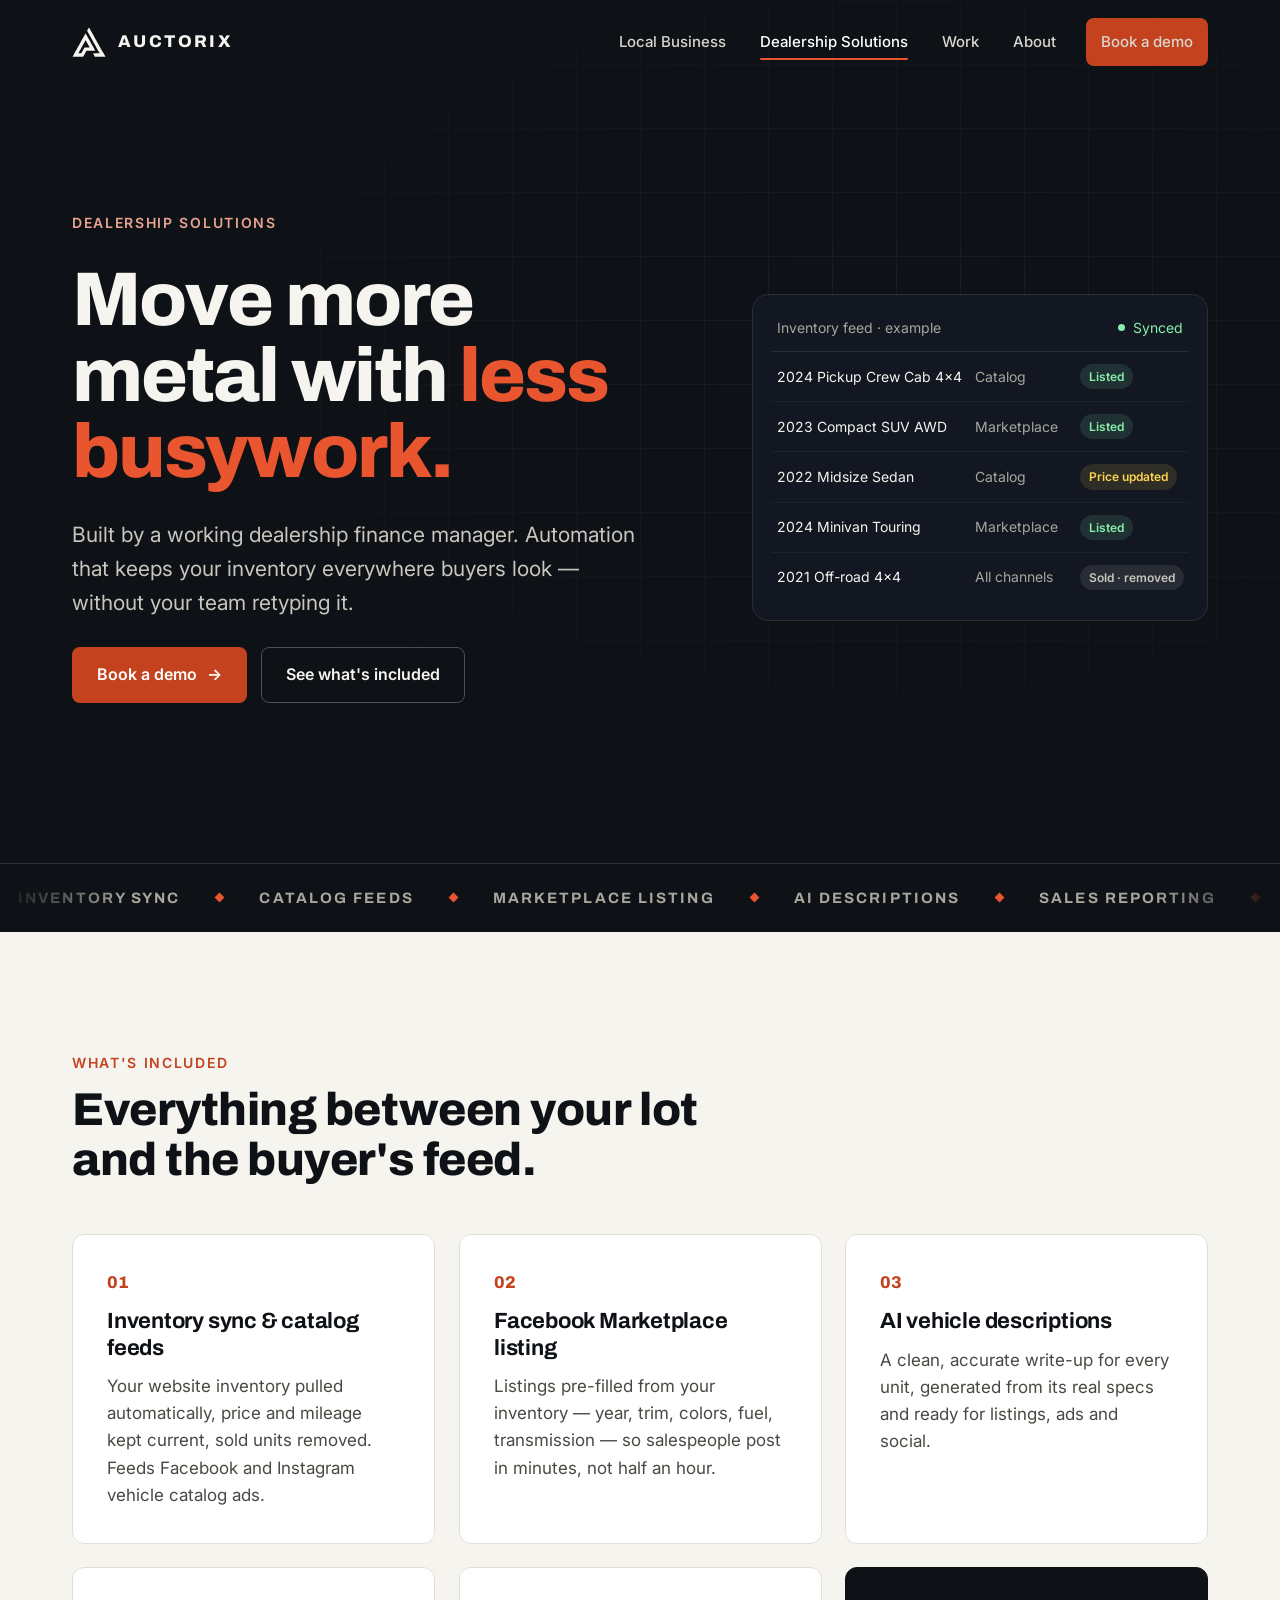
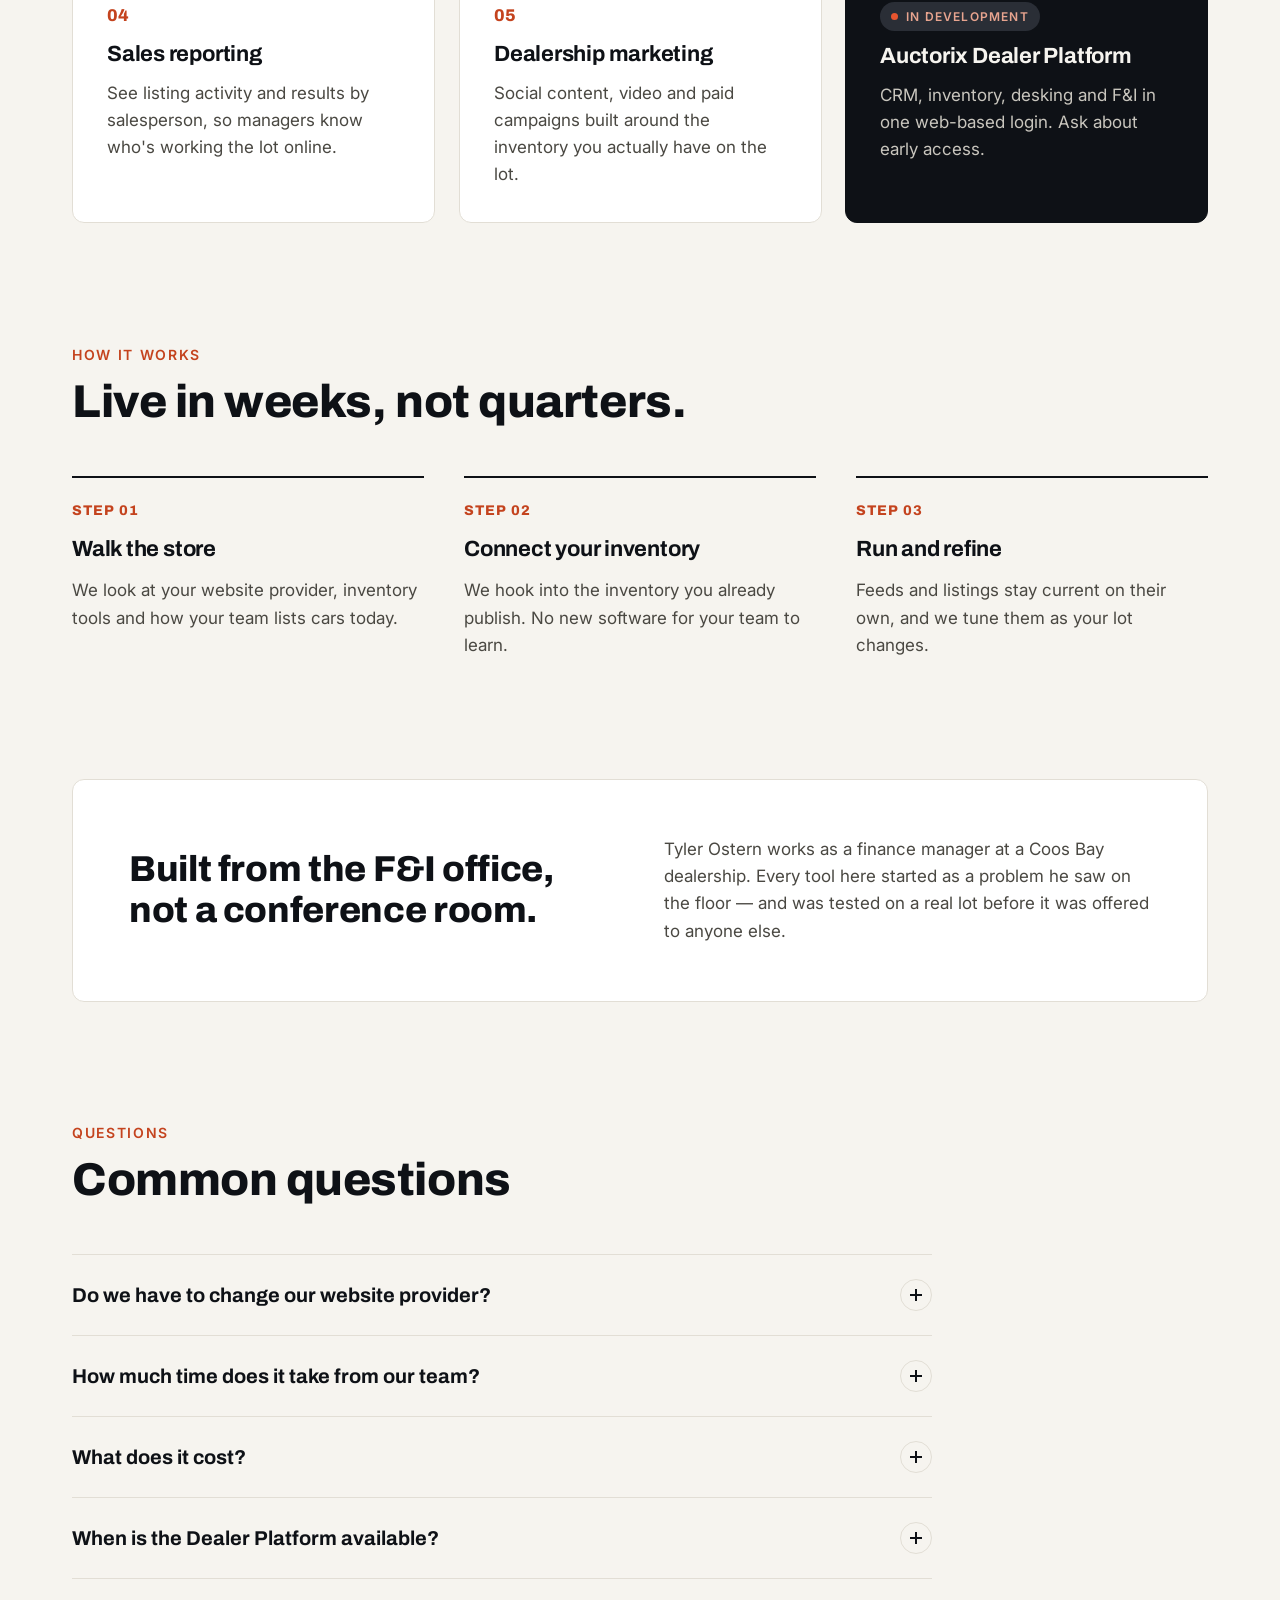
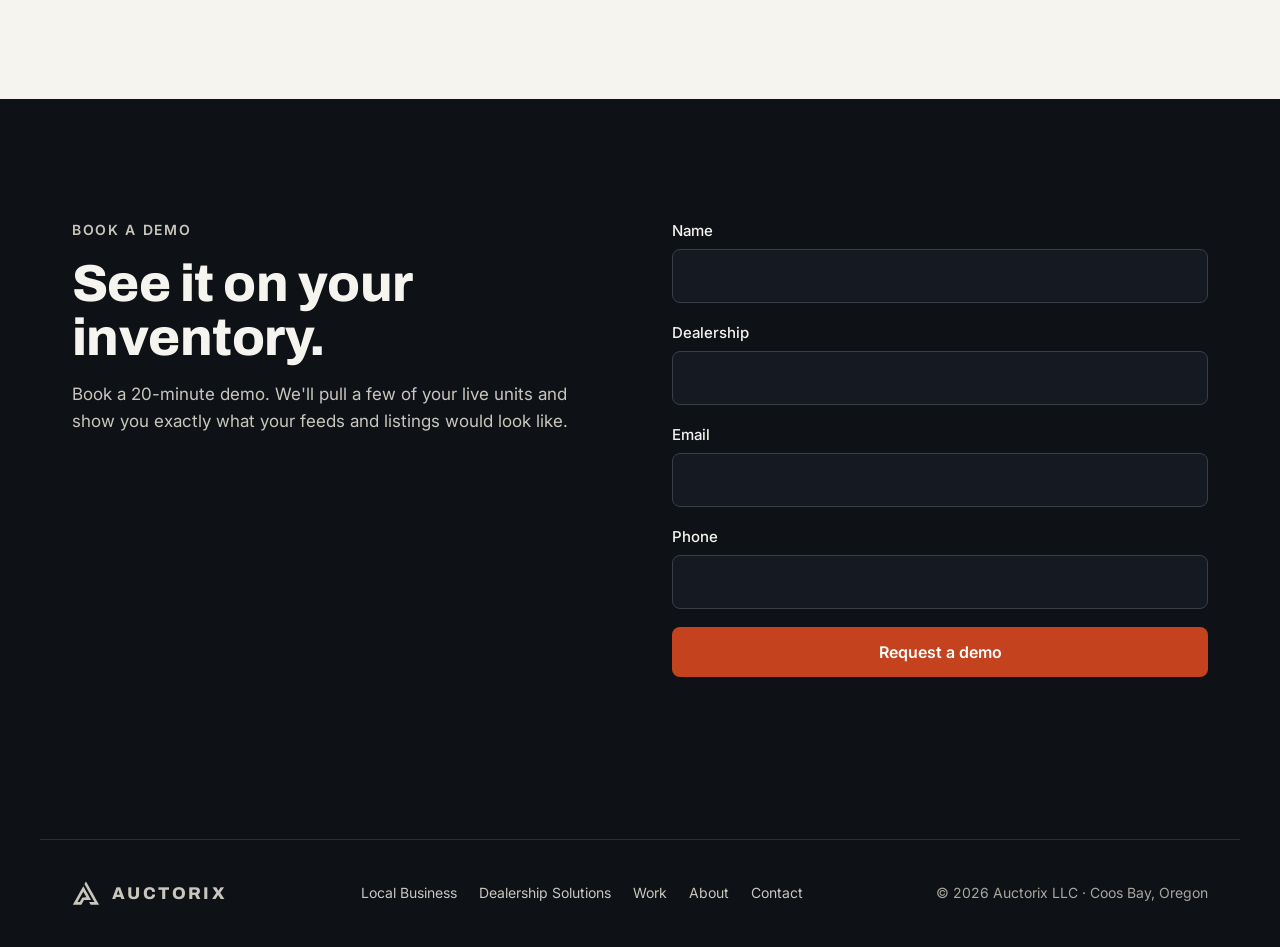
==== dealerships.html @ a08b77b9 "Redesign: Harbor theme, Dealership Solutions page, motion layer - New Harbor look (ink + paper + sig" ====
<!DOCTYPE html>
<html lang="en">
<head>
<meta charset="UTF-8">
<meta name="viewport" content="width=device-width, initial-scale=1.0">
<title>Dealership Solutions — Auctorix</title>
<meta name="description" content="Inventory sync, Facebook catalog feeds, Marketplace listing tools, AI vehicle descriptions and sales reporting for car dealerships — built by a working dealership finance manager in Coos Bay, Oregon.">
<link rel="canonical" href="https://auctorix.io/dealerships.html">
<meta property="og:type" content="website">
<meta property="og:title" content="Dealership Solutions — Auctorix">
<meta property="og:description" content="Inventory feeds, Marketplace listing, AI descriptions and sales reporting — built inside a working dealership.">
<meta property="og:url" content="https://auctorix.io/dealerships.html">
<meta property="og:image" content="https://auctorix.io/assets/logo-white.png">
<meta name="theme-color" content="#0E1116">
<link rel="icon" href="assets/favicon.svg" type="image/svg+xml">
<link rel="preconnect" href="https://fonts.googleapis.com">
<link rel="preconnect" href="https://fonts.gstatic.com" crossorigin>
<link href="https://fonts.googleapis.com/css2?family=Archivo:wght@500;600;700;800&family=Inter:wght@400;500;600&display=swap" rel="stylesheet">
<link rel="stylesheet" href="styles.css">
<script>document.documentElement.classList.add('js')</script>
</head>
<body>
<svg width="0" height="0" style="position:absolute" aria-hidden="true"><symbol id="mark" viewBox="120 -2 332 296"><path fill-rule="evenodd" d="M244.5 262.0L260.5 233.0L303.5 232.9C327.1 232.8 346.9 232.8 347.4 232.9C349.1 233.2 347.8 230.8 300.2 146.0C256.3 67.8 253.3 62.6 252.4 62.3C251.9 62.2 229.0 102.4 201.5 151.8C174.1 201.1 145.4 252.4 137.8 265.8C130.2 279.1 124.0 290.3 124.0 290.5C124.0 290.8 147.5 291.0 176.2 291.0L228.5 291.0L244.5 262.0ZM446.9 288.8C446.2 287.5 437.1 271.2 426.5 252.5C405.8 215.8 394.7 196.0 359.3 132.5C313.7 50.8 286.6 3.0 285.9 3.0C285.5 3.0 281.1 10.4 276.1 19.4L266.9 35.9L276.8 53.2C282.2 62.7 305.5 104.0 328.5 145.0C351.5 186.0 375.2 228.1 381.1 238.5L391.8 257.5L358.5 258.0L325.3 258.5L334.4 274.7L343.5 291.0L395.8 291.0L448.1 291.0L446.9 288.8ZM181.4 256.3C182.1 254.6 223.1 180.6 242.8 145.5C247.8 136.7 252.2 129.5 252.7 129.6C253.5 129.7 291.9 197.7 292.0 199.2C292.0 199.7 280.6 200.0 266.6 200.0L241.2 200.0L225.3 228.8L209.5 257.5L195.1 257.8C181.7 258.0 180.8 257.9 181.4 256.3Z"/></symbol></svg>
<a class="skip" href="#main">Skip to content</a>
<div class="scroll-progress" aria-hidden="true"></div>

<header class="nav">
  <div class="wrap nav__inner">
    <a href="./" class="brand" aria-label="Auctorix home"><svg aria-hidden="true"><use href="#mark"/></svg><span>AUCTORIX</span></a>
    <nav class="nav__links" aria-label="Primary">
      <span class="nav__pill" aria-hidden="true"></span>
      <a href="./#services">Local Business</a>
      <a href="dealerships.html" aria-current="page">Dealership Solutions</a>
      <a href="./#work">Work</a>
      <a href="./#about">About</a>
      <a href="#demo" class="btn btn--primary magnetic nav__cta">Book a demo</a>
    </nav>
    <button class="burger" aria-label="Open menu" aria-expanded="false" aria-controls="mobileMenu"><span></span><span></span><span></span></button>
  </div>
</header>

<div class="mobile-menu" id="mobileMenu" aria-hidden="true">
  <a href="./#services">Local Business</a>
  <a href="dealerships.html" aria-current="page">Dealership Solutions</a>
  <a href="./#work">Work</a>
  <a href="./#about">About</a>
  <a href="#demo" class="btn btn--primary">Book a demo</a>
</div>

<main id="main">

  <section class="hero" data-spotlight>
    <div class="hero__gridlines" aria-hidden="true"></div>
    <div class="spotlight" aria-hidden="true"></div>
    <div class="wrap hero__grid">
      <div class="hero__copy">
        <p class="eyebrow eyebrow--ink" data-reveal>Dealership Solutions</p>
        <h1 class="split">Move more metal with <span class="accent">less busywork.</span></h1>
        <p class="hero__sub" data-reveal style="--d:500ms;max-width:44ch">Built by a working dealership finance manager. Automation that keeps your inventory everywhere buyers look — without your team retyping it.</p>
        <div class="hero__actions" data-reveal style="--d:650ms">
          <a href="#demo" class="btn btn--primary magnetic">Book a demo <span class="btn__arrow" aria-hidden="true">→</span></a>
          <a href="#solutions" class="btn btn--ghost magnetic">See what's included</a>
        </div>
      </div>
      <div class="feed" role="img" aria-label="Example inventory feed: units listed to catalog and Marketplace, a price update, and a sold unit removed automatically">
        <div class="feed__scan"></div>
        <div class="feed__head"><span>Inventory feed · example</span><span class="feed__status"><i></i>Synced</span></div>
        <div class="feed__row"><span>2024 Pickup Crew Cab 4x4</span><span>Catalog</span><span class="tag tag--ok">Listed</span></div>
        <div class="feed__row"><span>2023 Compact SUV AWD</span><span>Marketplace</span><span class="tag tag--ok">Listed</span></div>
        <div class="feed__row"><span>2022 Midsize Sedan</span><span>Catalog</span><span class="tag tag--upd">Price updated</span></div>
        <div class="feed__row"><span>2024 Minivan Touring</span><span>Marketplace</span><span class="tag tag--ok">Listed</span></div>
        <div class="feed__row"><span>2021 Off-road 4x4</span><span>All channels</span><span class="tag tag--sold">Sold · removed</span></div>
      </div>
    </div>
  </section>

  <section class="ticker" aria-label="What's included">
    <div class="ticker__mask"><div class="ticker__track">
      <div class="ticker__group">
        <span>Inventory sync</span><i></i><span>Catalog feeds</span><i></i><span>Marketplace listing</span><i></i><span>AI descriptions</span><i></i><span>Sales reporting</span><i></i><span>Dealership marketing</span><i></i>
      </div>
    </div>
  </div>
  </section>

  <section class="section" id="solutions">
    <div class="wrap">
      <div class="section__head" data-reveal>
        <p class="eyebrow">What's included</p>
        <h2 class="section__title">Everything between your lot and the buyer's feed.</h2>
      </div>
      <div class="features" data-stagger>
        <article class="feature tilt" data-tilt="4"><span class="feature__num">01</span><h3>Inventory sync &amp; catalog feeds</h3><p>Your website inventory pulled automatically, price and mileage kept current, sold units removed. Feeds Facebook and Instagram vehicle catalog ads.</p></article>
        <article class="feature tilt" data-tilt="4"><span class="feature__num">02</span><h3>Facebook Marketplace listing</h3><p>Listings pre-filled from your inventory — year, trim, colors, fuel, transmission — so salespeople post in minutes, not half an hour.</p></article>
        <article class="feature tilt" data-tilt="4"><span class="feature__num">03</span><h3>AI vehicle descriptions</h3><p>A clean, accurate write-up for every unit, generated from its real specs and ready for listings, ads and social.</p></article>
        <article class="feature tilt" data-tilt="4"><span class="feature__num">04</span><h3>Sales reporting</h3><p>See listing activity and results by salesperson, so managers know who's working the lot online.</p></article>
        <article class="feature tilt" data-tilt="4"><span class="feature__num">05</span><h3>Dealership marketing</h3><p>Social content, video and paid campaigns built around the inventory you actually have on the lot.</p></article>
        <article class="feature feature--ink tilt tilt--ink" data-tilt="4"><span class="badge"><i></i>In development</span><h3>Auctorix Dealer Platform</h3><p>CRM, inventory, desking and F&amp;I in one web-based login. Ask about early access.</p></article>
      </div>
    </div>
  </section>

  <section class="section" style="padding-top:0">
    <div class="wrap">
      <div class="section__head" data-reveal>
        <p class="eyebrow">How it works</p>
        <h2 class="section__title">Live in weeks, not quarters.</h2>
      </div>
      <ol class="steps">
        <li class="step"><span class="step__num">STEP 01</span><h3>Walk the store</h3><p>We look at your website provider, inventory tools and how your team lists cars today.</p></li>
        <li class="step"><span class="step__num">STEP 02</span><h3>Connect your inventory</h3><p>We hook into the inventory you already publish. No new software for your team to learn.</p></li>
        <li class="step"><span class="step__num">STEP 03</span><h3>Run and refine</h3><p>Feeds and listings stay current on their own, and we tune them as your lot changes.</p></li>
      </ol>
    </div>
  </section>

  <section class="section" style="padding-top:0">
    <div class="wrap">
      <div class="cred tilt" data-tilt="2" data-reveal>
        <h2>Built from the F&amp;I office, not a conference room.</h2>
        <p>Tyler Ostern works as a finance manager at a Coos Bay dealership. Every tool here started as a problem he saw on the floor — and was tested on a real lot before it was offered to anyone else.</p>
      </div>
    </div>
  </section>

  <section class="section" style="padding-top:0" aria-labelledby="faq-title">
    <div class="wrap">
      <div class="section__head" data-reveal>
        <p class="eyebrow">Questions</p>
        <h2 class="section__title" id="faq-title">Common questions</h2>
      </div>
      <div class="faq" data-reveal>
        <div class="faq__item">
          <h3 style="margin:0"><button class="faq__q" aria-expanded="false" aria-controls="faq1" id="faq1-q">Do we have to change our website provider?<span class="faq__icon" aria-hidden="true"></span></button></h3>
          <div class="faq__a" id="faq1" role="region" aria-labelledby="faq1-q"><div><p>No. We work from the inventory your website already publishes, so your current provider and tools stay exactly as they are.</p></div></div>
        </div>
        <div class="faq__item">
          <h3 style="margin:0"><button class="faq__q" aria-expanded="false" aria-controls="faq2" id="faq2-q">How much time does it take from our team?<span class="faq__icon" aria-hidden="true"></span></button></h3>
          <div class="faq__a" id="faq2" role="region" aria-labelledby="faq2-q"><div><p>A short walkthrough at the start and a quick setup for each salesperson who lists on Marketplace. After that, feeds update themselves.</p></div></div>
        </div>
        <div class="faq__item">
          <h3 style="margin:0"><button class="faq__q" aria-expanded="false" aria-controls="faq3" id="faq3-q">What does it cost?<span class="faq__icon" aria-hidden="true"></span></button></h3>
          <div class="faq__a" id="faq3" role="region" aria-labelledby="faq3-q"><div><p>It depends on your store's size and which tools you use. We'll give you a straight quote after the demo — no long-term contract required to start.</p></div></div>
        </div>
        <div class="faq__item">
          <h3 style="margin:0"><button class="faq__q" aria-expanded="false" aria-controls="faq4" id="faq4-q">When is the Dealer Platform available?<span class="faq__icon" aria-hidden="true"></span></button></h3>
          <div class="faq__a" id="faq4" role="region" aria-labelledby="faq4-q"><div><p>It's in active development and being proven at one store first. If you'd like early access, mention it when you book a demo.</p></div></div>
        </div>
      </div>
    </div>
  </section>

  <section class="section on-ink" id="demo">
    <div class="wrap contact__grid">
      <div class="contact__copy" data-reveal>
        <p class="eyebrow">Book a demo</p>
        <h2>See it on your inventory.</h2>
        <p>Book a 20-minute demo. We'll pull a few of your live units and show you exactly what your feeds and listings would look like.</p>
      </div>
      <form class="form" data-form="demo" data-reveal style="--d:120ms" novalidate>
        <label class="field">Name<input type="text" name="name" required autocomplete="name"></label>
        <label class="field">Dealership<input type="text" name="dealership" required autocomplete="organization"></label>
        <label class="field">Email<input type="email" name="email" required autocomplete="email"></label>
        <label class="field">Phone<input type="tel" name="phone" autocomplete="tel"></label>
        <input class="hp" type="text" name="_gotcha" tabindex="-1" autocomplete="off" aria-hidden="true">
        <button type="submit" class="btn btn--primary btn--block magnetic">Request a demo</button>
        <p class="form__note" role="status" aria-live="polite"></p>
      </form>
    </div>
  </section>
</main>

<footer class="footer">
  <div class="wrap footer__inner ink-top">
    <a href="./" class="brand" aria-label="Auctorix home"><svg aria-hidden="true"><use href="#mark"/></svg><span>AUCTORIX</span></a>
    <nav aria-label="Footer">
      <a href="./#services">Local Business</a><a href="dealerships.html">Dealership Solutions</a><a href="./#work">Work</a><a href="./#about">About</a><a href="./#contact">Contact</a>
    </nav>
    <p>© <span data-year>2026</span> Auctorix LLC · Coos Bay, Oregon</p>
  </div>
</footer>

<script src="script.js"></script>
</body>
</html>
---- styles.css ----
/* ==========================================================
   AUCTORIX — Harbor
   Ink + warm paper + signal orange. Motion ported from
   Motion Primitives (MIT) to vanilla CSS/JS — see script.js.
   ========================================================== */

:root{
  --ink:        #0E1116;
  --ink-2:      #151922;
  --ink-line:   #2A2E36;
  --paper:      #F6F4EF;
  --paper-2:    #ECE9E2;
  --white:      #FFFFFF;
  --line:       #E2DED5;
  --text:       #0E1116;
  --text-2:     #4A4842;
  --text-3:     #6A6760;
  --on-ink:     #F6F4EF;
  --on-ink-2:   #C9C6BE;
  --on-ink-3:   #A9A69E;
  --signal:     #C4431E;   /* buttons/links on light — 4.9:1 on white */
  --signal-hi:  #E8552F;   /* accents on ink */
  --signal-soft:#F08A6B;   /* numbers on ink */
  --signal-tint:#E8A48F;

  --display: "Archivo", system-ui, sans-serif;
  --body:    "Inter", system-ui, sans-serif;

  --wrap: 1200px;
  --gutter: clamp(16px, 4vw, 32px);
  --radius: 12px;
  --ease-out: cubic-bezier(.16,1,.3,1);
  --ease-spring: cubic-bezier(.34,1.56,.64,1);
  --shadow: 0 12px 32px rgba(14,17,22,.08);
  --shadow-lg: 0 24px 60px rgba(14,17,22,.16);
}

*,*::before,*::after{ box-sizing:border-box; }
html{ scroll-behavior:smooth; -webkit-text-size-adjust:100%; }
body{
  margin:0; background:var(--paper); color:var(--text);
  font-family:var(--body); font-size:17px; line-height:1.6;
  -webkit-font-smoothing:antialiased; overflow-x:hidden;
}
img,svg{ display:block; max-width:100%; }
a{ color:var(--signal); }
h1,h2,h3{ font-family:var(--display); margin:0; letter-spacing:-.01em; }
p{ margin:0; }
:focus-visible{ outline:2px solid var(--signal-hi); outline-offset:3px; border-radius:4px; }
.wrap{ max-width:var(--wrap); margin:0 auto; padding-inline:var(--gutter); }
.skip{ position:absolute; left:-9999px; top:8px; z-index:200; background:var(--white); color:var(--ink); padding:10px 16px; border-radius:6px; }
.skip:focus{ left:8px; }
.visually-hidden{ position:absolute!important; width:1px; height:1px; overflow:hidden; clip:rect(0 0 0 0); white-space:nowrap; }

/* ---------- Scroll progress (motion-primitives: scroll-progress) ---------- */
.scroll-progress{
  position:fixed; inset:0 0 auto 0; height:3px; z-index:120;
  background:linear-gradient(90deg, var(--signal), var(--signal-hi));
  transform-origin:0 50%; transform:scaleX(0);
}

/* ---------- Nav ---------- */
.nav{
  position:sticky; top:0; z-index:100;
  background:rgba(14,17,22,.0); color:var(--on-ink);
  transition:background .35s ease, box-shadow .35s ease, backdrop-filter .35s ease;
}
.nav.is-scrolled{ background:rgba(14,17,22,.86); backdrop-filter:saturate(140%) blur(12px); -webkit-backdrop-filter:saturate(140%) blur(12px); box-shadow:0 1px 0 var(--ink-line); }
.nav__inner{ display:flex; align-items:center; justify-content:space-between; gap:16px; padding-block:18px; }
.brand{ display:flex; align-items:center; gap:12px; color:var(--on-ink); text-decoration:none; }
.brand svg{ width:34px; height:30px; fill:currentColor; transition:transform .5s var(--ease-spring); }
.brand:hover svg{ transform:rotate(-8deg) scale(1.06); }
.brand span{ font-family:var(--display); font-weight:800; letter-spacing:.14em; font-size:17px; }
.nav__links{ display:flex; align-items:center; gap:6px; }
.nav__links a{
  position:relative; color:#D9D6CE; text-decoration:none; font-size:15px; font-weight:500;
  padding:10px 14px; border-radius:8px; transition:color .2s;
}
/* sliding hover pill (motion-primitives: animated-background) */
.nav__pill{
  position:absolute; z-index:-1; top:0; left:0; height:0; width:0; border-radius:8px;
  background:rgba(246,244,239,.08); opacity:0; pointer-events:none;
  transition:transform .35s var(--ease-out), width .35s var(--ease-out), height .35s var(--ease-out), opacity .2s;
}
.nav__links{ position:relative; isolation:isolate; }
.nav__links a:hover,.nav__links a[aria-current="page"]{ color:var(--white); }
.nav__links a[aria-current="page"]::after{
  content:""; position:absolute; left:14px; right:14px; bottom:4px; height:2px; background:var(--signal-hi); border-radius:2px;
}
.nav__cta{ margin-left:10px; }
.burger{ display:none; width:44px; height:44px; border:0; background:transparent; color:var(--on-ink); border-radius:8px; cursor:pointer; }
.burger span{ display:block; width:22px; height:2px; margin:5px auto; background:currentColor; transition:transform .3s var(--ease-out), opacity .2s; }
.burger[aria-expanded="true"] span:nth-child(1){ transform:translateY(7px) rotate(45deg); }
.burger[aria-expanded="true"] span:nth-child(2){ opacity:0; }
.burger[aria-expanded="true"] span:nth-child(3){ transform:translateY(-7px) rotate(-45deg); }

.mobile-menu{
  position:fixed; inset:0; z-index:90; background:var(--ink); color:var(--on-ink);
  padding:96px var(--gutter) 32px; display:flex; flex-direction:column; gap:8px;
  clip-path:circle(0 at calc(100% - 40px) 40px); visibility:hidden;
  transition:clip-path .6s var(--ease-out), visibility 0s .6s;
}
.mobile-menu.is-open{ clip-path:circle(150% at calc(100% - 40px) 40px); visibility:visible; transition:clip-path .6s var(--ease-out); }
.mobile-menu a{ color:var(--on-ink); text-decoration:none; font-family:var(--display); font-size:32px; font-weight:700; padding:10px 0; border-bottom:1px solid var(--ink-line);
  opacity:0; transform:translateY(16px); transition:opacity .4s, transform .5s var(--ease-out); }
.mobile-menu.is-open a{ opacity:1; transform:none; }
.mobile-menu.is-open a:nth-child(2){ transition-delay:.05s } .mobile-menu.is-open a:nth-child(3){ transition-delay:.1s }
.mobile-menu.is-open a:nth-child(4){ transition-delay:.15s } .mobile-menu.is-open a:nth-child(5){ transition-delay:.2s }
.mobile-menu .btn{ margin-top:24px; font-size:17px; justify-content:center; border-bottom:0; }

/* ---------- Buttons (motion-primitives: magnetic) ---------- */
.btn{
  --mx:0px; --my:0px;
  display:inline-flex; align-items:center; gap:10px; min-height:48px;
  padding:14px 24px; border-radius:8px; font-weight:600; font-size:16px; text-decoration:none;
  border:1px solid transparent; cursor:pointer; font-family:var(--body);
  transform:translate(var(--mx),var(--my));
  transition:transform .5s var(--ease-spring), background .25s, border-color .25s, color .25s, box-shadow .25s;
  position:relative; overflow:hidden; isolation:isolate;
}
.btn--primary{ background:var(--signal); color:var(--white); }
.btn--primary::before{ /* shimmer sweep */
  content:""; position:absolute; inset:0; z-index:-1;
  background:linear-gradient(110deg, transparent 30%, rgba(255,255,255,.28) 50%, transparent 70%);
  transform:translateX(-120%); transition:transform .8s var(--ease-out);
}
.btn--primary:hover{ background:#B23B19; box-shadow:0 10px 24px rgba(196,67,30,.35); }
.btn--primary:hover::before{ transform:translateX(120%); }
.btn--ghost{ border-color:#4A4E57; color:var(--on-ink); }
.btn--ghost:hover{ border-color:var(--on-ink); background:rgba(246,244,239,.06); }
.btn__arrow{ transition:transform .35s var(--ease-out); }
.btn:hover .btn__arrow{ transform:translateX(4px); }
.btn--block{ width:100%; justify-content:center; }

/* ---------- Shared bits ---------- */
.eyebrow{ font-size:14px; letter-spacing:.12em; text-transform:uppercase; font-weight:600; color:var(--signal); }
.on-ink .eyebrow, .eyebrow--ink{ color:var(--signal-tint); }
.section{ padding-block:clamp(72px, 10vw, 120px); }
.section__head{ display:flex; flex-direction:column; gap:12px; max-width:660px; margin-bottom:48px; }
.section__title{ font-size:clamp(32px, 4.4vw, 46px); line-height:1.08; font-weight:800; }
.lede{ color:var(--text-2); font-size:18px; }
.on-ink{ background:var(--ink); color:var(--on-ink); }
.on-ink .lede{ color:var(--on-ink-2); }

/* ---------- Hero ---------- */
.hero{ position:relative; background:var(--ink); color:var(--on-ink); margin-top:-84px; padding-top:84px; overflow:hidden; isolation:isolate; }
.hero__grid{ display:grid; grid-template-columns:minmax(0,1.15fr) minmax(0,.85fr); gap:64px; align-items:center; padding-block:clamp(72px,10vw,128px) clamp(112px,13vw,160px); }
.hero__copy{ display:flex; flex-direction:column; gap:28px; }
.hero h1{ font-size:clamp(44px, 6.4vw, 76px); line-height:1.0; font-weight:800; letter-spacing:-.025em; }
.hero h1 .accent{ color:var(--signal-hi); }
.hero__sub{ font-size:clamp(18px,1.8vw,21px); color:var(--on-ink-2); max-width:36ch; }
.hero__actions{ display:flex; flex-wrap:wrap; gap:14px; }
.hero__note{ font-size:14px; color:var(--on-ink-3); }

/* spotlight that follows the cursor (motion-primitives: spotlight) */
.spotlight{
  position:absolute; z-index:-1; width:640px; height:640px; left:0; top:0; border-radius:50%;
  background:radial-gradient(circle, rgba(232,85,47,.20), rgba(232,85,47,.06) 40%, transparent 70%);
  transform:translate3d(-50%,-50%,0); pointer-events:none; opacity:0; transition:opacity .6s;
  filter:blur(10px);
}
.hero:hover .spotlight{ opacity:1; }
/* fine grid backdrop */
.hero__gridlines{
  position:absolute; inset:0; z-index:-2; pointer-events:none; opacity:.5;
  background-image:linear-gradient(var(--ink-line) 1px, transparent 1px), linear-gradient(90deg, var(--ink-line) 1px, transparent 1px);
  background-size:64px 64px;
  -webkit-mask-image:radial-gradient(ellipse at 70% 40%, #000 0%, transparent 65%);
          mask-image:radial-gradient(ellipse at 70% 40%, #000 0%, transparent 65%);
}

/* the mark draws itself, then fills */
.hero__mark{ position:relative; display:flex; justify-content:center; }
.hero__mark-frame{
  position:relative; width:100%; max-width:440px; aspect-ratio:1; border-radius:20px;
  border:1px solid var(--ink-line); background:linear-gradient(160deg, #171C26, #10141B);
  display:flex; align-items:center; justify-content:center;
  transform-style:preserve-3d;
}
.hero__mark svg{ width:64%; overflow:visible; }
.mark-stroke{ fill:none; stroke:var(--signal-hi); stroke-width:2.2; stroke-linejoin:round; }
.mark-fill{ fill:var(--on-ink); fill-rule:evenodd; }
.js .mark-stroke{ stroke-dasharray:var(--len,2400); stroke-dashoffset:var(--len,2400); }
.js .mark-fill{ opacity:0; }
.js .is-drawn .mark-stroke{ animation:draw 2.2s var(--ease-out) .35s forwards, strokeOut 1.2s ease 2.6s forwards; }
.js .is-drawn .mark-fill{ animation:fillIn 1.2s ease 1.7s forwards; }
@keyframes draw{ to{ stroke-dashoffset:0; } }
@keyframes fillIn{ to{ opacity:1; } }
@keyframes strokeOut{ to{ stroke-opacity:.0; } }
.hero__mark-float{ animation:float 7s ease-in-out 3.2s infinite; }
@keyframes float{ 0%,100%{ transform:translateY(0) } 50%{ transform:translateY(-10px) } }
/* orbiting border light (motion-primitives: border-trail) */
.border-trail{ position:absolute; inset:-1px; border-radius:inherit; pointer-events:none; padding:1px;
  background:conic-gradient(from var(--angle,0deg), transparent 0 80%, var(--signal-hi) 92%, transparent 100%);
  -webkit-mask:linear-gradient(#000 0 0) content-box, linear-gradient(#000 0 0); -webkit-mask-composite:xor;
          mask:linear-gradient(#000 0 0) content-box exclude, linear-gradient(#000 0 0);
  animation:trail 6s linear infinite; opacity:.9; }
@property --angle{ syntax:"<angle>"; initial-value:0deg; inherits:false; }
@keyframes trail{ to{ --angle:360deg; } }
.hero__coords{ position:absolute; bottom:18px; left:22px; right:22px; display:flex; justify-content:space-between; font-size:12px; letter-spacing:.1em; color:var(--on-ink-3); font-variant-numeric:tabular-nums; }

/* headline word reveal (motion-primitives: text-effect, fade-in-blur per word) */
.split .w{ display:inline-block; white-space:pre; }
.js .split .w{ opacity:0; filter:blur(12px); transform:translateY(18px); }
.js .split.is-in .w{ animation:wordIn .9s var(--ease-out) forwards; animation-delay:calc(var(--i) * 70ms + var(--d, 0ms)); }
@keyframes wordIn{ to{ opacity:1; filter:blur(0); transform:none; } }

/* ---------- Ticker (motion-primitives: infinite-slider) ---------- */
.ticker{ background:var(--ink); color:var(--on-ink-3); border-top:1px solid var(--ink-line); overflow:hidden; }
.ticker__mask{ overflow:hidden; -webkit-mask-image:linear-gradient(90deg, transparent, #000 10%, #000 90%, transparent); mask-image:linear-gradient(90deg, transparent, #000 10%, #000 90%, transparent); }
.ticker__track{ display:flex; width:max-content; gap:0; animation:ticker 38s linear infinite; }
.ticker:hover .ticker__track{ animation-duration:90s; }
.ticker__group{ display:flex; align-items:center; gap:36px; padding:22px 18px; font-family:var(--display); font-weight:700; font-size:15px; letter-spacing:.14em; text-transform:uppercase; white-space:nowrap; }
.ticker__group i{ width:7px; height:7px; background:var(--signal-hi); transform:rotate(45deg); display:block; }
@keyframes ticker{ to{ transform:translateX(-50%); } }

/* ---------- Path cards ---------- */
.paths{ position:relative; z-index:2; background:linear-gradient(var(--ink) 0 88px, transparent 88px); padding-top:24px; }
.paths__grid{ display:grid; grid-template-columns:repeat(2, minmax(0,1fr)); gap:24px; }

/* tilt + spotlight cards (motion-primitives: tilt, spotlight) */
.tilt{
  --rx:0deg; --ry:0deg; --gx:50%; --gy:50%;
  position:relative; transform:perspective(900px) rotateX(var(--rx)) rotateY(var(--ry));
  transition:transform .6s var(--ease-out), box-shadow .4s, border-color .3s;
  will-change:transform;
}
.tilt.is-tilting{ transition:transform .12s linear, box-shadow .4s, border-color .3s; }
.tilt::after{
  content:""; position:absolute; inset:0; border-radius:inherit; pointer-events:none; opacity:0; transition:opacity .35s;
  background:radial-gradient(420px circle at var(--gx) var(--gy), rgba(232,85,47,.10), transparent 45%);
}
.tilt:hover::after{ opacity:1; }
.on-ink .tilt::after, .tilt--ink::after{ background:radial-gradient(420px circle at var(--gx) var(--gy), rgba(240,138,107,.16), transparent 45%); }

.path-card{
  display:flex; flex-direction:column; gap:12px; padding:40px; border-radius:var(--radius);
  background:var(--white); border:1px solid var(--line); color:var(--text); text-decoration:none; box-shadow:var(--shadow);
}
.path-card:hover{ box-shadow:var(--shadow-lg); border-color:#D3CEC3; }
.path-card__kicker{ font-size:13px; letter-spacing:.12em; text-transform:uppercase; color:var(--text-3); font-weight:600; }
.path-card__title{ font-family:var(--display); font-size:28px; font-weight:700; line-height:1.15; }
.path-card__body{ color:var(--text-2); }
.path-card__link{ margin-top:8px; color:var(--signal); font-weight:600; display:inline-flex; gap:8px; align-items:center; }
.path-card__link span{ transition:transform .35s var(--ease-out); }
.path-card:hover .path-card__link span{ transform:translateX(5px); }
.path-card__icon{ width:44px; height:44px; border-radius:10px; background:#FBEDE8; color:var(--signal); display:grid; place-items:center; margin-bottom:6px; }
.path-card__icon svg{ width:22px; height:22px; }

/* ---------- Services grid ---------- */
.services{ display:grid; grid-template-columns:repeat(3, minmax(0,1fr)); gap:1px; background:var(--line); border:1px solid var(--line); border-radius:var(--radius); overflow:hidden; }
.service{ background:var(--white); padding:32px; display:flex; flex-direction:column; gap:10px; position:relative; transition:background .3s; }
.service::before{ content:""; position:absolute; left:0; top:0; height:3px; width:100%; background:var(--signal); transform:scaleX(0); transform-origin:left; transition:transform .5s var(--ease-out); }
.service:hover{ background:#FFFDF9; }
.service:hover::before{ transform:scaleX(1); }
.service h3{ font-size:21px; }
.service p{ color:var(--text-2); }
.service__num{ font-family:var(--display); font-weight:800; font-size:13px; color:var(--text-3); letter-spacing:.08em; }

/* ---------- Case studies ---------- */
.cases{ display:grid; grid-template-columns:repeat(3, minmax(0,1fr)); gap:24px; }
.case{ background:var(--ink); color:var(--on-ink); border-radius:var(--radius); padding:36px; display:flex; flex-direction:column; gap:16px; overflow:hidden; }
.case__client{ font-size:13px; letter-spacing:.1em; text-transform:uppercase; color:var(--on-ink-3); font-weight:600; }
.case h3{ font-size:24px; line-height:1.2; }
.case__copy{ color:var(--on-ink-2); font-size:16px; }
.case__stats{ display:flex; gap:32px; margin-top:auto; padding-top:18px; border-top:1px solid var(--ink-line); }
.stat__num{ font-family:var(--display); font-size:32px; font-weight:800; color:var(--signal-soft); font-variant-numeric:tabular-nums; line-height:1.1; }
.stat__label{ font-size:14px; color:var(--on-ink-3); }

/* ---------- About ---------- */
.about{ background:var(--white); border-block:1px solid var(--line); }
.about__grid{ display:grid; grid-template-columns:minmax(0,.9fr) minmax(0,1.1fr); gap:64px; align-items:center; }
.about__photo{ position:relative; aspect-ratio:4/5; max-width:440px; width:100%; border-radius:var(--radius); background:var(--paper-2); overflow:hidden; display:grid; place-items:center; }
.about__photo svg{ width:46%; fill:#D9D4CA; }
.about__photo figcaption{ position:absolute; left:16px; bottom:14px; font-size:12px; letter-spacing:.1em; color:var(--text-3); }
.about__copy{ display:flex; flex-direction:column; gap:20px; }
.about__copy p{ color:var(--text-2); }
.about__copy h2{ font-size:clamp(32px,4vw,42px); line-height:1.1; font-weight:800; }

/* ---------- Steps ---------- */
.steps{ list-style:none; margin:0; padding:0; display:grid; grid-template-columns:repeat(3,minmax(0,1fr)); gap:40px; counter-reset:step; }
.step{ display:flex; flex-direction:column; gap:10px; padding-top:24px; position:relative; }
.step::before{ content:""; position:absolute; top:0; left:0; right:0; height:2px; background:var(--line); }
.step::after{ content:""; position:absolute; top:0; left:0; width:100%; height:2px; background:var(--ink); transform:scaleX(0); transform-origin:left; transition:transform 1.1s var(--ease-out); transition-delay:calc(var(--i,0) * 180ms + 200ms); }
.is-in .step::after, .step.is-in::after{ transform:scaleX(1); }
.step__num{ font-family:var(--display); font-weight:800; color:var(--signal); font-size:14px; letter-spacing:.08em; }
.step h3{ font-size:22px; }
.step p{ color:var(--text-2); }

/* ---------- Dealer feature cards ---------- */
.features{ display:grid; grid-template-columns:repeat(3,minmax(0,1fr)); gap:24px; }
.feature{ background:var(--white); border:1px solid var(--line); border-radius:var(--radius); padding:34px; display:flex; flex-direction:column; gap:12px; }
.feature:hover{ box-shadow:var(--shadow-lg); }
.feature__num{ font-family:var(--display); font-weight:800; color:var(--signal); }
.feature h3{ font-size:22px; line-height:1.2; }
.feature p{ color:var(--text-2); }
.feature--ink{ background:var(--ink); color:var(--on-ink); border-color:var(--ink); }
.feature--ink p{ color:var(--on-ink-2); }
.badge{ align-self:flex-start; font-size:12px; letter-spacing:.1em; text-transform:uppercase; font-weight:600; background:var(--ink-line); color:var(--signal-tint); padding:5px 11px; border-radius:999px; display:inline-flex; align-items:center; gap:8px; }
.badge i{ width:7px; height:7px; border-radius:50%; background:var(--signal-hi); animation:pulse 1.8s ease-in-out infinite; }
@keyframes pulse{ 0%,100%{ box-shadow:0 0 0 0 rgba(232,85,47,.6) } 60%{ box-shadow:0 0 0 7px rgba(232,85,47,0) } }

/* feed demo panel on dealer hero */
.feed{ background:#121721; border:1px solid var(--ink-line); border-radius:16px; padding:18px; font-size:14px; position:relative; overflow:hidden; }
.feed__head{ display:flex; justify-content:space-between; color:var(--on-ink-3); padding:4px 6px 12px; border-bottom:1px solid var(--ink-line); }
.feed__status{ color:#86EFAC; display:inline-flex; gap:8px; align-items:center; }
.feed__status i{ width:7px; height:7px; border-radius:50%; background:#86EFAC; animation:pulse-g 1.8s infinite; }
@keyframes pulse-g{ 0%,100%{ box-shadow:0 0 0 0 rgba(134,239,172,.5) } 60%{ box-shadow:0 0 0 7px rgba(134,239,172,0) } }
.feed__row{ display:grid; grid-template-columns:minmax(0,2fr) minmax(0,1fr) minmax(0,1.1fr); gap:10px; padding:12px 6px; border-bottom:1px solid #1B2230; align-items:center; }
.feed__row:last-child{ border-bottom:0; }
.feed__row span:nth-child(2){ color:var(--on-ink-3); }
.tag{ justify-self:start; white-space:nowrap; font-size:12px; font-weight:600; padding:3px 9px; border-radius:999px; }
.tag--ok{ background:rgba(134,239,172,.12); color:#86EFAC; }
.tag--upd{ background:rgba(252,211,77,.12); color:#FCD34D; }
.tag--sold{ background:rgba(201,198,190,.12); color:var(--on-ink-2); }
.js .feed__row{ opacity:0; transform:translateX(-12px); }
.js .feed.is-in .feed__row{ animation:rowIn .6s var(--ease-out) forwards; animation-delay:calc(var(--i) * 140ms + 500ms); }
@keyframes rowIn{ to{ opacity:1; transform:none; } }
.feed__scan{ position:absolute; left:0; right:0; height:60px; top:-60px; background:linear-gradient(180deg, transparent, rgba(232,85,47,.08), transparent); animation:scan 4.5s ease-in-out 1.6s infinite; pointer-events:none; }
@keyframes scan{ 0%{ top:-60px } 60%,100%{ top:110% } }

/* credibility band */
.cred{ background:var(--white); border:1px solid var(--line); border-radius:var(--radius); padding:clamp(32px,5vw,56px); display:grid; grid-template-columns:repeat(2,minmax(0,1fr)); gap:48px; align-items:center; }
.cred h2{ font-size:clamp(28px,3.2vw,36px); line-height:1.15; font-weight:800; }
.cred p{ color:var(--text-2); }

/* ---------- FAQ (motion-primitives: accordion) ---------- */
.faq{ border-top:1px solid var(--line); max-width:860px; }
.faq__item{ border-bottom:1px solid var(--line); }
.faq__q{ width:100%; display:flex; justify-content:space-between; align-items:center; gap:24px; text-align:left;
  background:none; border:0; padding:24px 0; cursor:pointer; font-family:var(--display); font-size:20px; font-weight:700; color:var(--text); }
.faq__icon{ flex:none; width:32px; height:32px; border-radius:50%; border:1px solid var(--line); position:relative; transition:transform .45s var(--ease-spring), background .3s, border-color .3s; }
.faq__icon::before,.faq__icon::after{ content:""; position:absolute; left:50%; top:50%; width:12px; height:2px; background:currentColor; transform:translate(-50%,-50%); }
.faq__icon::after{ transform:translate(-50%,-50%) rotate(90deg); transition:transform .45s var(--ease-out); }
.faq__q[aria-expanded="true"] .faq__icon{ transform:rotate(180deg); background:var(--ink); border-color:var(--ink); color:var(--white); }
.faq__q[aria-expanded="true"] .faq__icon::after{ transform:translate(-50%,-50%) rotate(0deg); }
.faq__a{ display:grid; grid-template-rows:0fr; transition:grid-template-rows .5s var(--ease-out); }
.faq__a > div{ overflow:hidden; }
.faq__a p{ color:var(--text-2); padding:0 48px 24px 0; opacity:0; filter:blur(4px); transform:translateY(-6px); transition:opacity .4s, filter .4s, transform .5s var(--ease-out); }
.faq__item.is-open .faq__a{ grid-template-rows:1fr; }
.faq__item.is-open .faq__a p{ opacity:1; filter:none; transform:none; transition-delay:.08s; }

/* ---------- Contact ---------- */
.contact__grid{ display:grid; grid-template-columns:repeat(2,minmax(0,1fr)); gap:64px; }
.contact__copy{ display:flex; flex-direction:column; gap:16px; }
.contact__copy h2{ font-size:clamp(36px,5vw,52px); line-height:1.04; font-weight:800; }
.contact__copy p{ color:var(--text-2); }
.on-ink .contact__copy p{ color:var(--on-ink-2); }
.form{ display:flex; flex-direction:column; gap:18px; }
.field{ display:flex; flex-direction:column; gap:6px; font-size:15px; font-weight:500; }
.field input,.field select,.field textarea{
  font:inherit; font-weight:400; padding:14px; border-radius:8px; border:1px solid #CFCBC1; background:var(--white); color:var(--text);
  transition:border-color .2s, box-shadow .2s;
}
.field textarea{ resize:vertical; min-height:120px; }
.field input:focus,.field select:focus,.field textarea:focus{ outline:none; border-color:var(--signal); box-shadow:0 0 0 4px rgba(196,67,30,.14); }
.on-ink .field input,.on-ink .field select,.on-ink .field textarea{ background:var(--ink-2); border-color:#3A3E47; color:var(--on-ink); }
.on-ink .field input:focus,.on-ink .field select:focus,.on-ink .field textarea:focus{ border-color:var(--signal-hi); box-shadow:0 0 0 4px rgba(232,85,47,.2); }
.hp{ position:absolute; left:-9999px; }
.form__note{ min-height:1.6em; font-size:15px; }
.form__note.is-ok{ color:#2F7D4F; } .on-ink .form__note.is-ok{ color:#86EFAC; }
.form__note.is-err{ color:#B42318; } .on-ink .form__note.is-err{ color:#FCA5A5; }
.btn[disabled]{ opacity:.7; cursor:progress; }

/* ---------- Footer ---------- */
.footer{ background:var(--ink); color:var(--on-ink-3); font-size:14px; }
.footer__inner{ display:flex; flex-wrap:wrap; justify-content:space-between; align-items:center; gap:20px; padding-block:40px; }
.footer .brand svg{ width:28px; height:24px; }
.footer nav{ display:flex; flex-wrap:wrap; gap:6px 22px; }
.footer a{ color:var(--on-ink-2); text-decoration:none; }
.footer a:hover{ color:var(--white); }
.footer .ink-top{ border-top:1px solid var(--ink-line); }

/* ---------- Scroll reveal (motion-primitives: in-view + animated-group) ---------- */
.js [data-reveal]{ opacity:0; transform:translateY(28px); filter:blur(6px); transition:opacity .9s var(--ease-out), transform 1s var(--ease-out), filter .9s var(--ease-out); transition-delay:var(--d,0ms); }
.js [data-reveal].is-in{ opacity:1; transform:none; filter:none; }
.js [data-stagger] > *{ opacity:0; transform:translateY(32px) scale(.98); filter:blur(6px); transition:opacity .8s var(--ease-out), transform .9s var(--ease-out), filter .8s var(--ease-out); transition-delay:calc(var(--i,0) * 110ms); }
.js [data-stagger].is-in > *{ opacity:1; transform:none; filter:none; }
/* once revealed, hand transform back to the tilt effect */
.js [data-stagger].is-done > *{ transition:transform .6s var(--ease-out), box-shadow .4s, border-color .3s, background .3s; transition-delay:0ms; }
.js [data-stagger].is-done > .is-tilting{ transition:transform .12s linear, box-shadow .4s; }

/* ---------- Responsive ---------- */
@media (max-width: 960px){
  .nav__links{ display:none; }
  .burger{ display:block; }
  .hero__grid{ grid-template-columns:1fr; gap:48px; }
  .hero__mark-frame{ max-width:340px; }
  .services,.cases,.features{ grid-template-columns:repeat(2,minmax(0,1fr)); }
  .about__grid,.contact__grid,.cred{ grid-template-columns:1fr; gap:40px; }
  .steps{ grid-template-columns:1fr; gap:28px; }
}
@media (max-width: 640px){
  body{ font-size:16px; }
  .paths__grid,.services,.cases,.features{ grid-template-columns:1fr; }
  .path-card,.case,.feature{ padding:28px; }
  .hero__mark-frame{ max-width:240px; }
  .hero__coords{ display:none; }
  .paths{ background:linear-gradient(var(--ink) 0 64px, transparent 64px); }
  .faq__q{ font-size:18px; }
  .faq__a p{ padding-right:0; }
  .feed{ font-size:13px; }
  .feed__row{ grid-template-columns:minmax(0,1fr) auto; }
  .feed__row span:nth-child(2){ display:none; }
}

/* ---------- Reduced motion: everything visible, nothing moves ---------- */
@media (prefers-reduced-motion: reduce){
  *,*::before,*::after{ animation:none!important; transition:none!important; scroll-behavior:auto!important; }
  .js [data-reveal],.js [data-stagger] > *,.js .split .w,.js .feed__row{ opacity:1!important; transform:none!important; filter:none!important; }
  .js .mark-stroke{ stroke-dashoffset:0; stroke-opacity:0; } .js .mark-fill{ opacity:1; }
  .ticker__track{ transform:none; }
  .spotlight,.feed__scan{ display:none; }
}
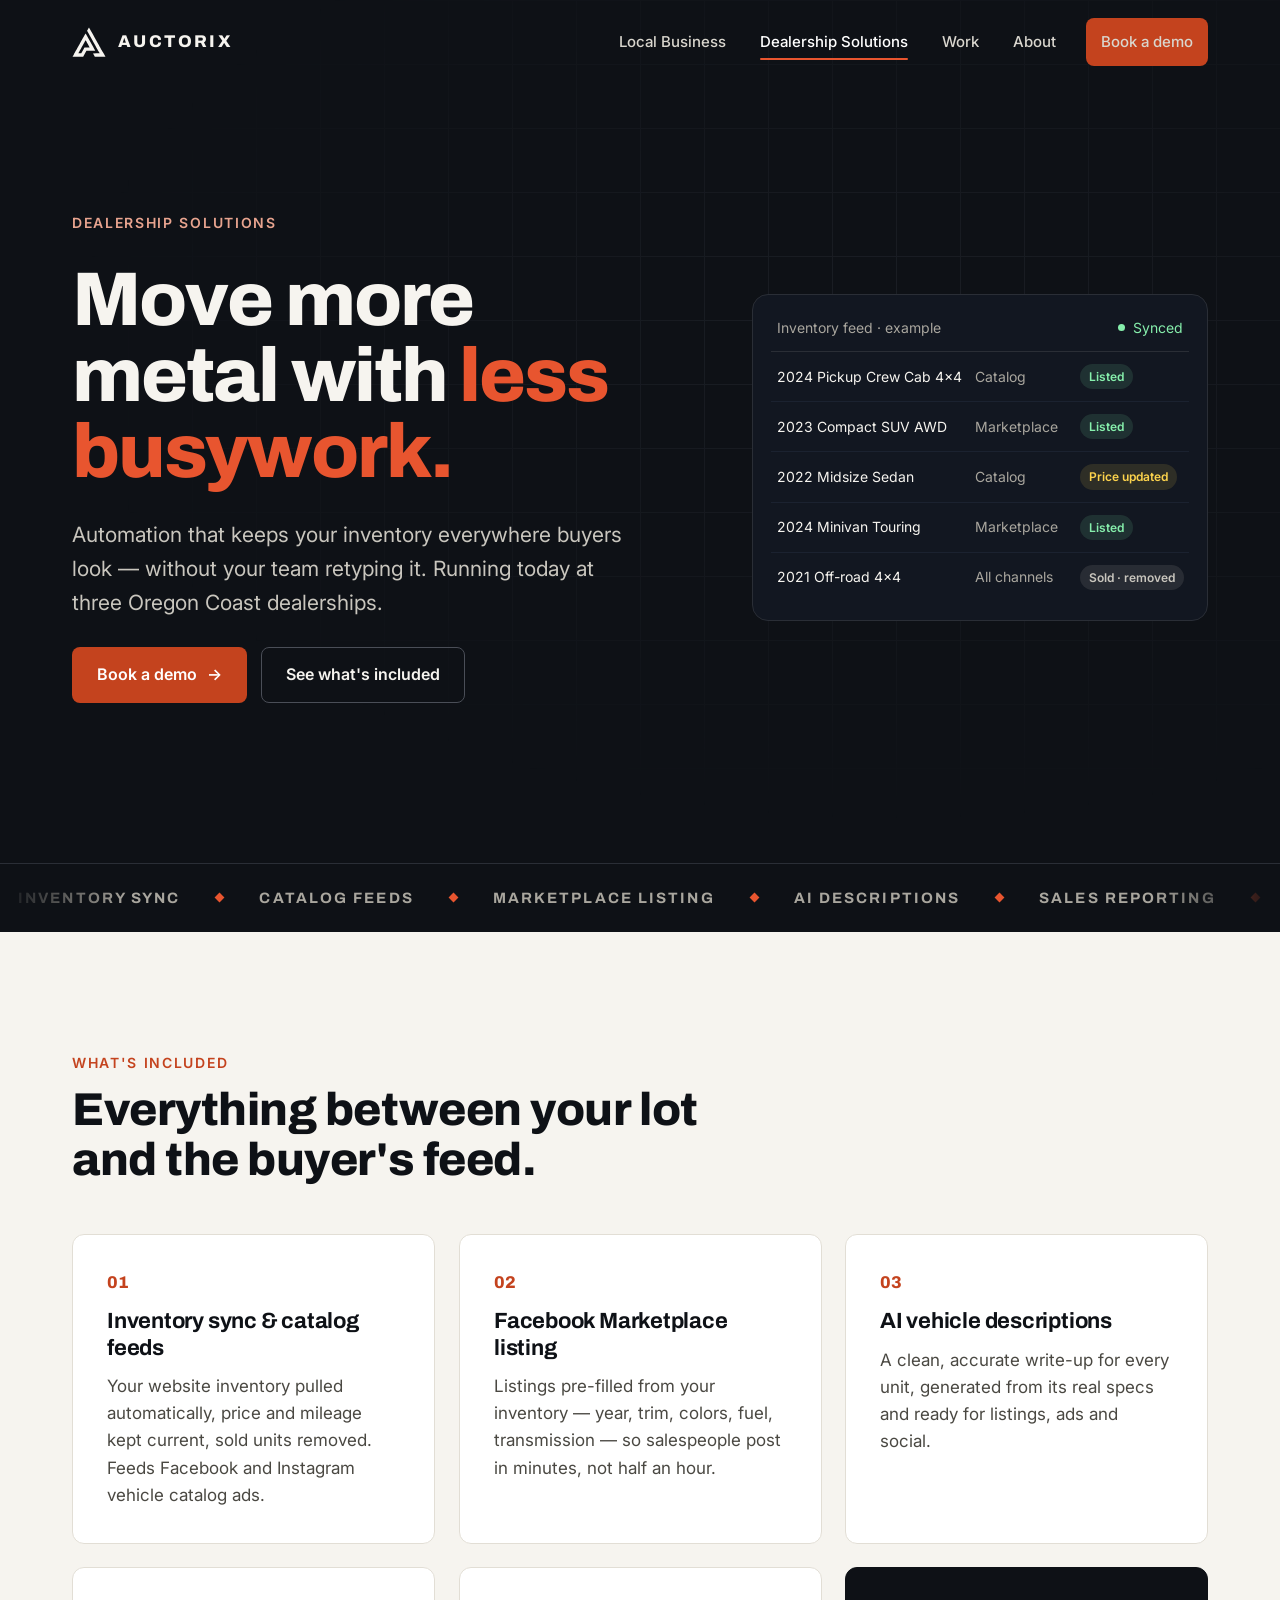
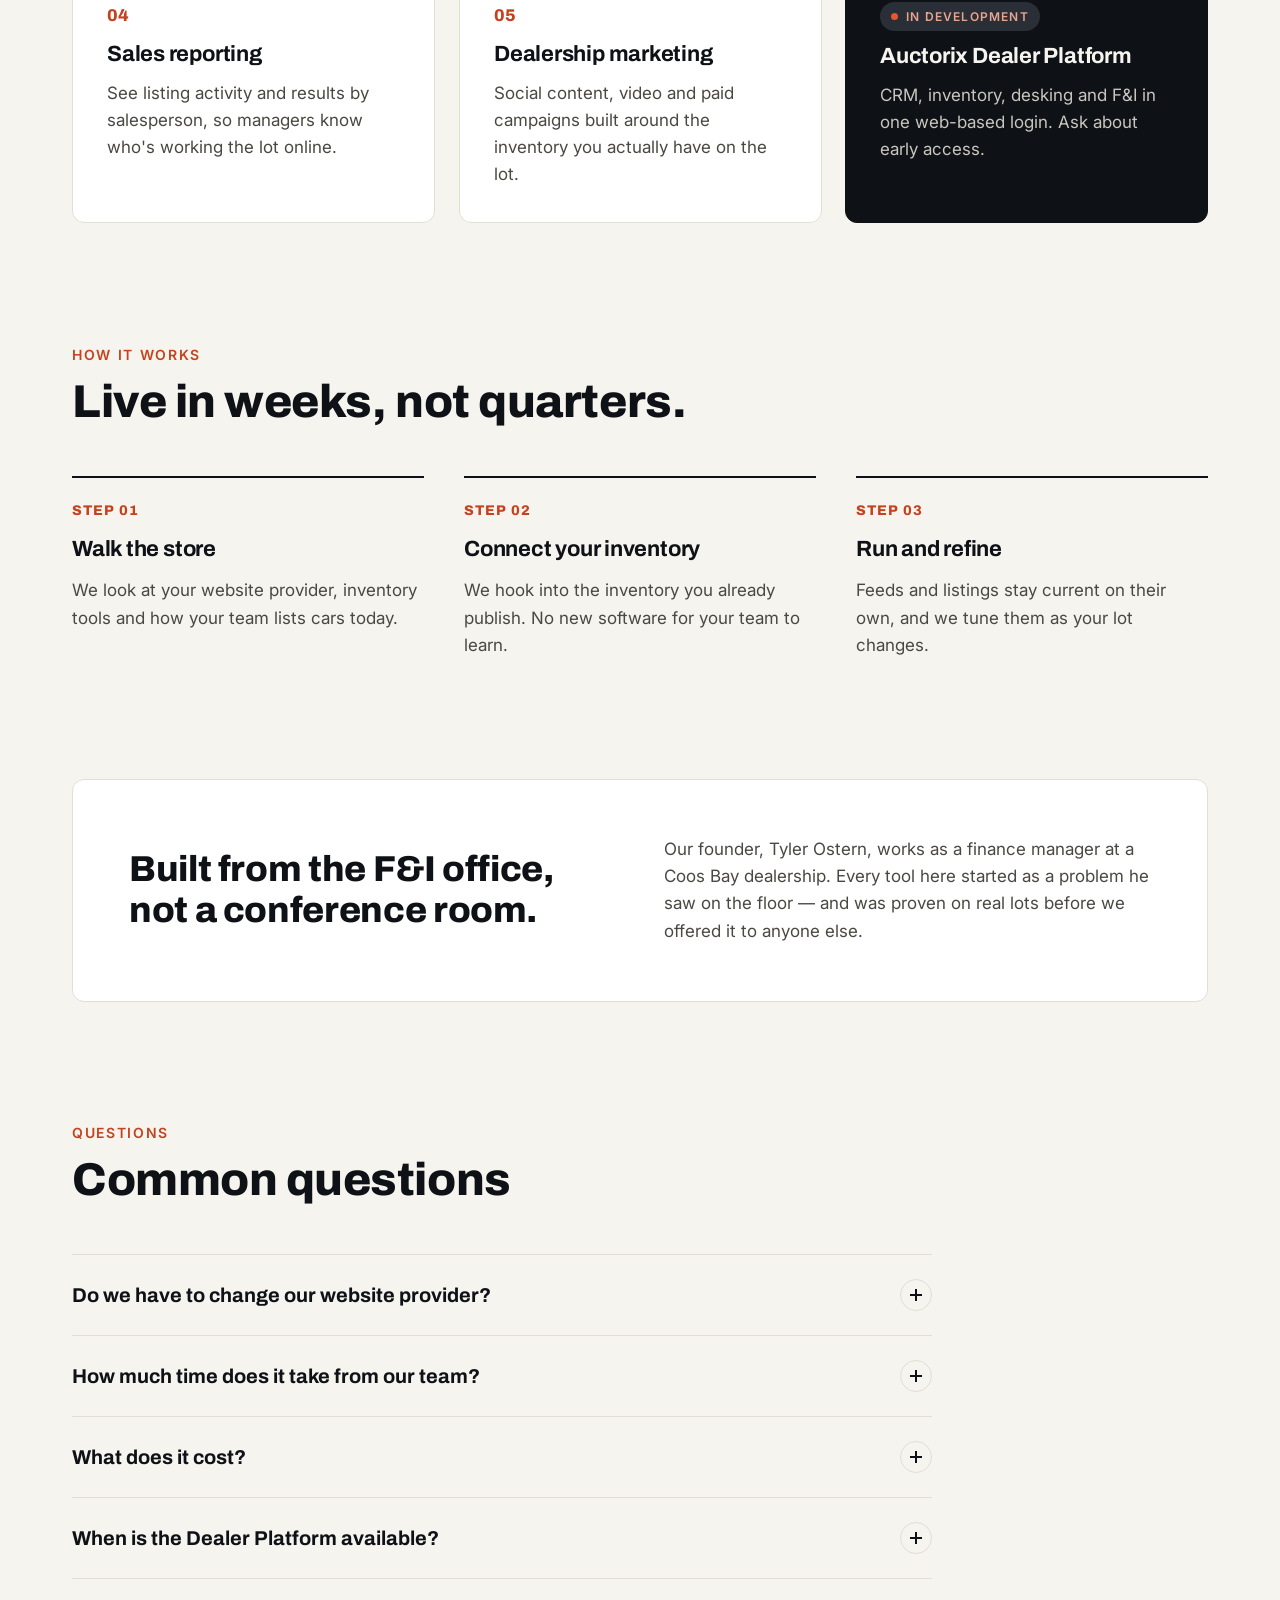
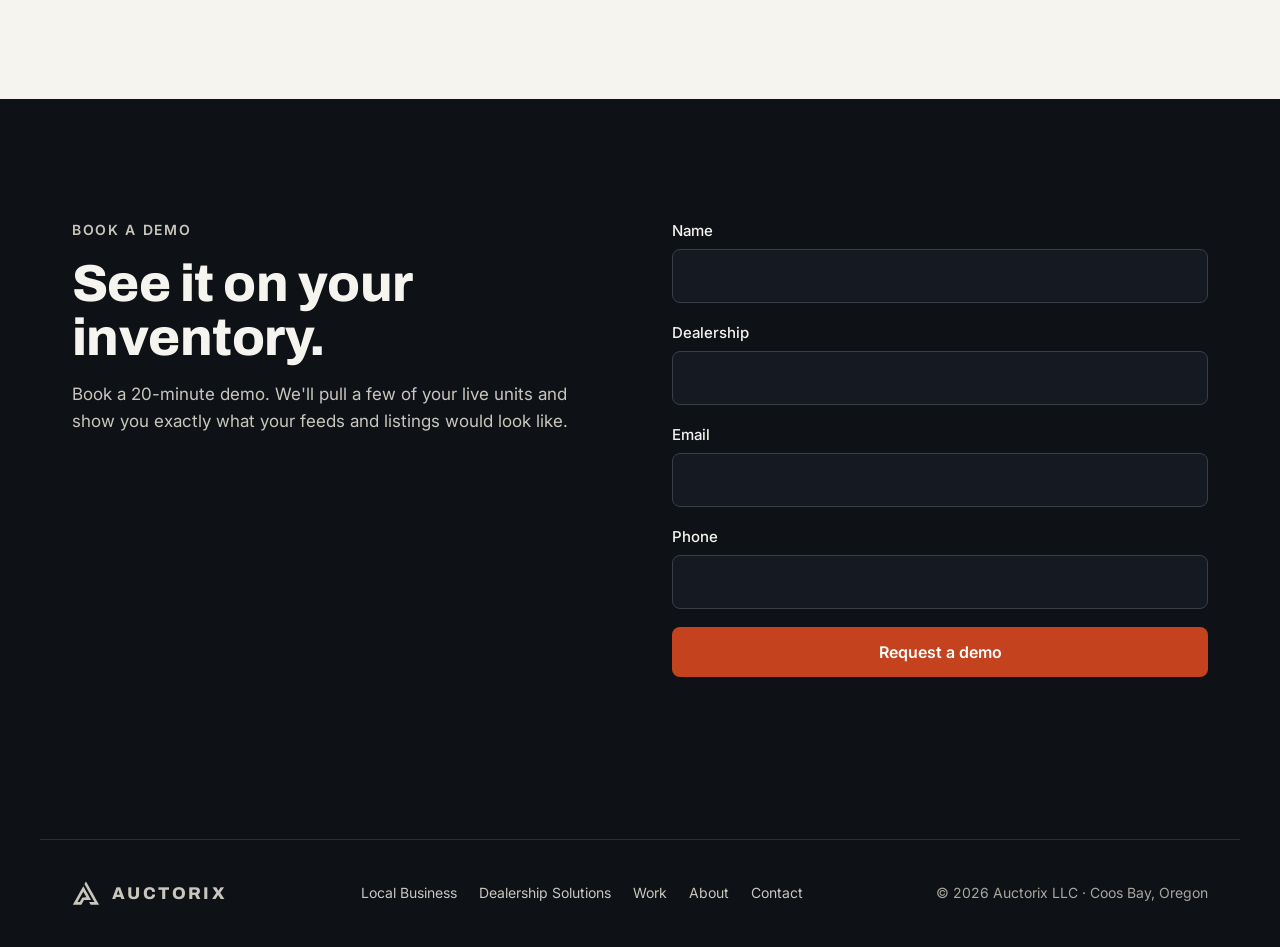
==== commit 400688ef: "Copy pass: real case studies, clearer hero, dealership proof - Replace placeholder case studies with" ====
--- a/dealerships.html
+++ b/dealerships.html
@@ -56,7 +56,7 @@
       <div class="hero__copy">
         <p class="eyebrow eyebrow--ink" data-reveal>Dealership Solutions</p>
         <h1 class="split">Move more metal with <span class="accent">less busywork.</span></h1>
-        <p class="hero__sub" data-reveal style="--d:500ms;max-width:44ch">Built by a working dealership finance manager. Automation that keeps your inventory everywhere buyers look — without your team retyping it.</p>
+        <p class="hero__sub" data-reveal style="--d:500ms;max-width:44ch">Automation that keeps your inventory everywhere buyers look — without your team retyping it. Running today at three Oregon Coast dealerships.</p>
         <div class="hero__actions" data-reveal style="--d:650ms">
           <a href="#demo" class="btn btn--primary magnetic">Book a demo <span class="btn__arrow" aria-hidden="true">→</span></a>
           <a href="#solutions" class="btn btn--ghost magnetic">See what's included</a>
@@ -118,7 +118,7 @@
     <div class="wrap">
       <div class="cred tilt" data-tilt="2" data-reveal>
         <h2>Built from the F&amp;I office, not a conference room.</h2>
-        <p>Tyler Ostern works as a finance manager at a Coos Bay dealership. Every tool here started as a problem he saw on the floor — and was tested on a real lot before it was offered to anyone else.</p>
+        <p>Our founder, Tyler Ostern, works as a finance manager at a Coos Bay dealership. Every tool here started as a problem he saw on the floor — and was proven on real lots before we offered it to anyone else.</p>
       </div>
     </div>
   </section>
@@ -140,7 +140,7 @@
         </div>
         <div class="faq__item">
           <h3 style="margin:0"><button class="faq__q" aria-expanded="false" aria-controls="faq3" id="faq3-q">What does it cost?<span class="faq__icon" aria-hidden="true"></span></button></h3>
-          <div class="faq__a" id="faq3" role="region" aria-labelledby="faq3-q"><div><p>It depends on your store's size and which tools you use. We'll give you a straight quote after the demo — no long-term contract required to start.</p></div></div>
+          <div class="faq__a" id="faq3" role="region" aria-labelledby="faq3-q"><div><p>It depends on your store's size and which tools you use. We'll give you a straight quote after the demo.</p></div></div>
         </div>
         <div class="faq__item">
           <h3 style="margin:0"><button class="faq__q" aria-expanded="false" aria-controls="faq4" id="faq4-q">When is the Dealer Platform available?<span class="faq__icon" aria-hidden="true"></span></button></h3>
--- a/styles.css
+++ b/styles.css
@@ -209,7 +209,6 @@
 .ticker{ background:var(--ink); color:var(--on-ink-3); border-top:1px solid var(--ink-line); overflow:hidden; }
 .ticker__mask{ overflow:hidden; -webkit-mask-image:linear-gradient(90deg, transparent, #000 10%, #000 90%, transparent); mask-image:linear-gradient(90deg, transparent, #000 10%, #000 90%, transparent); }
 .ticker__track{ display:flex; width:max-content; gap:0; animation:ticker 38s linear infinite; }
-.ticker:hover .ticker__track{ animation-duration:90s; }
 .ticker__group{ display:flex; align-items:center; gap:36px; padding:22px 18px; font-family:var(--display); font-weight:700; font-size:15px; letter-spacing:.14em; text-transform:uppercase; white-space:nowrap; }
 .ticker__group i{ width:7px; height:7px; background:var(--signal-hi); transform:rotate(45deg); display:block; }
 @keyframes ticker{ to{ transform:translateX(-50%); } }
@@ -263,6 +262,9 @@
 .case__client{ font-size:13px; letter-spacing:.1em; text-transform:uppercase; color:var(--on-ink-3); font-weight:600; }
 .case h3{ font-size:24px; line-height:1.2; }
 .case__copy{ color:var(--on-ink-2); font-size:16px; }
+.case__tags{ list-style:none; margin:auto 0 0; padding:18px 0 0; border-top:1px solid var(--ink-line); display:flex; flex-wrap:wrap; gap:8px; }
+.case__tags li{ font-size:13px; font-weight:600; color:var(--signal-tint); background:rgba(232,85,47,.10); border:1px solid rgba(232,85,47,.25); padding:4px 11px; border-radius:999px; }
+.about__note{ font-size:14px; color:var(--text-3); font-style:italic; margin-top:-8px; }
 .case__stats{ display:flex; gap:32px; margin-top:auto; padding-top:18px; border-top:1px solid var(--ink-line); }
 .stat__num{ font-family:var(--display); font-size:32px; font-weight:800; color:var(--signal-soft); font-variant-numeric:tabular-nums; line-height:1.1; }
 .stat__label{ font-size:14px; color:var(--on-ink-3); }
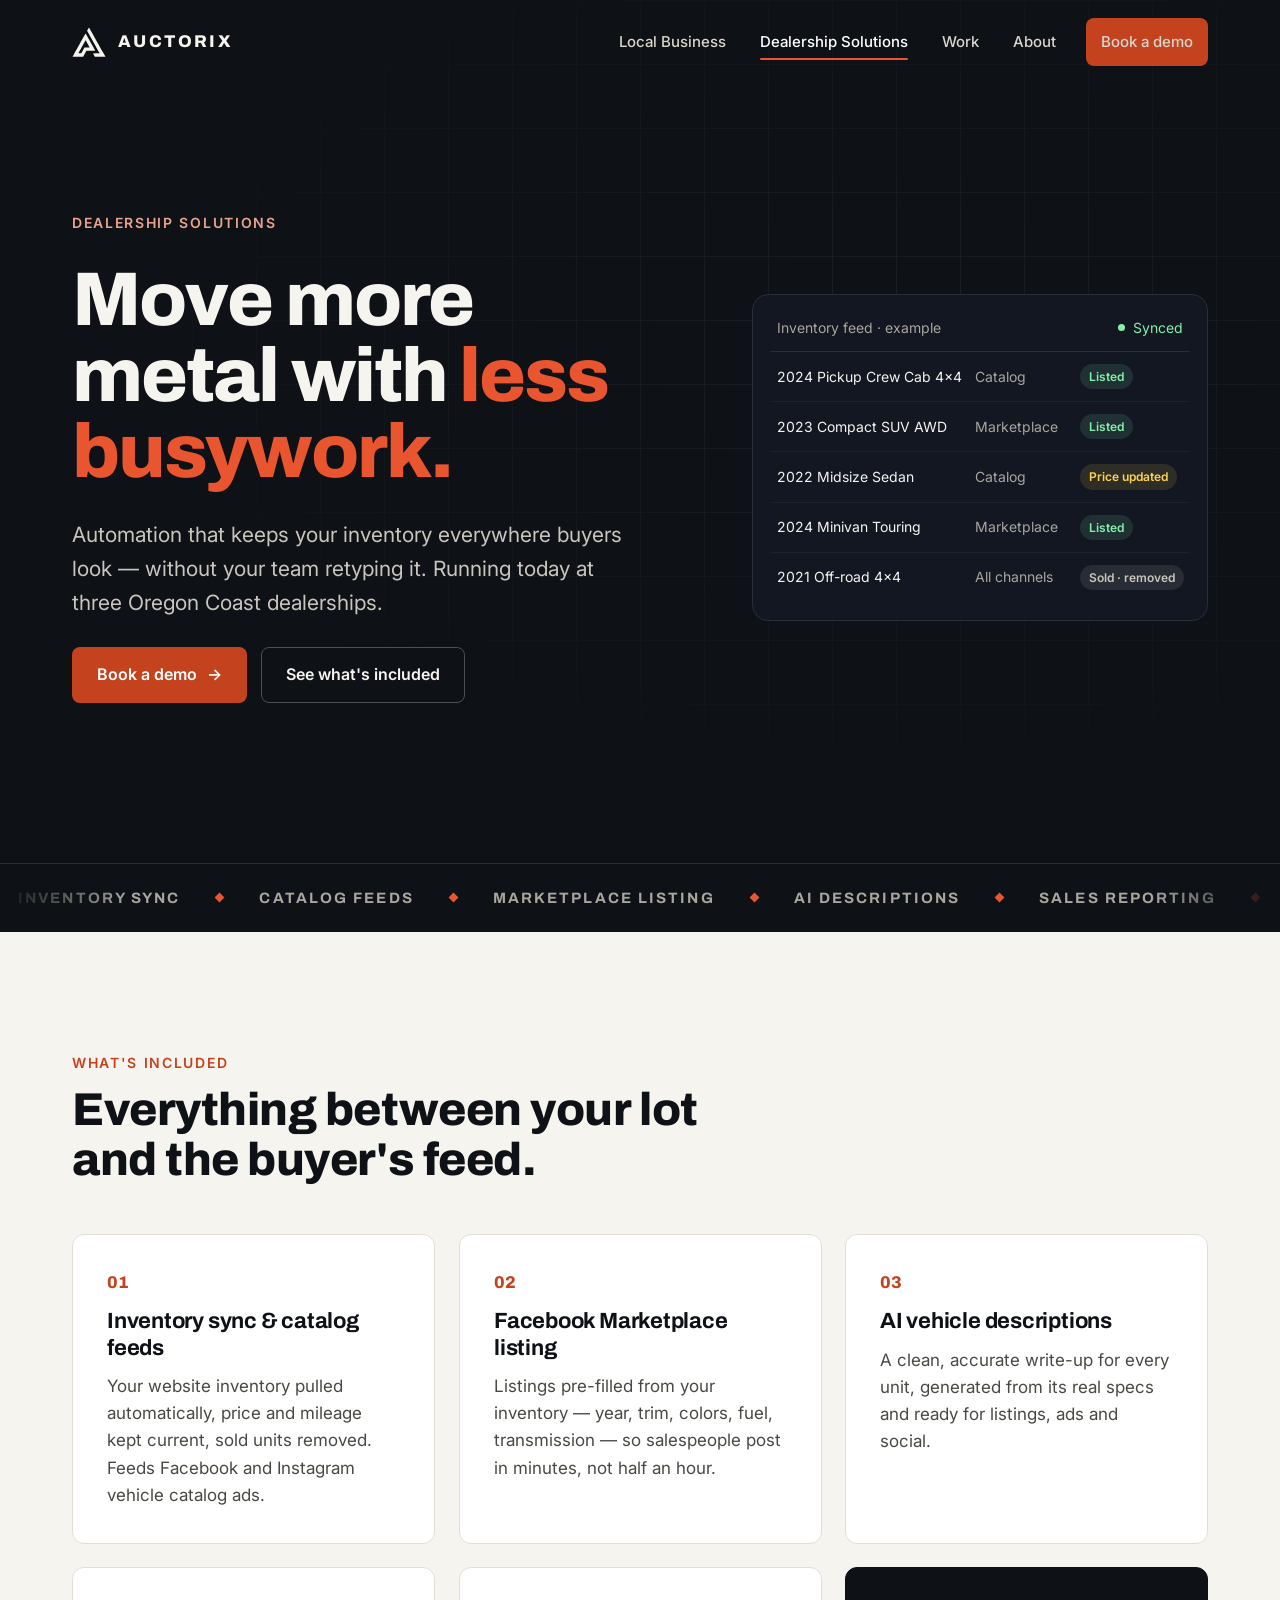
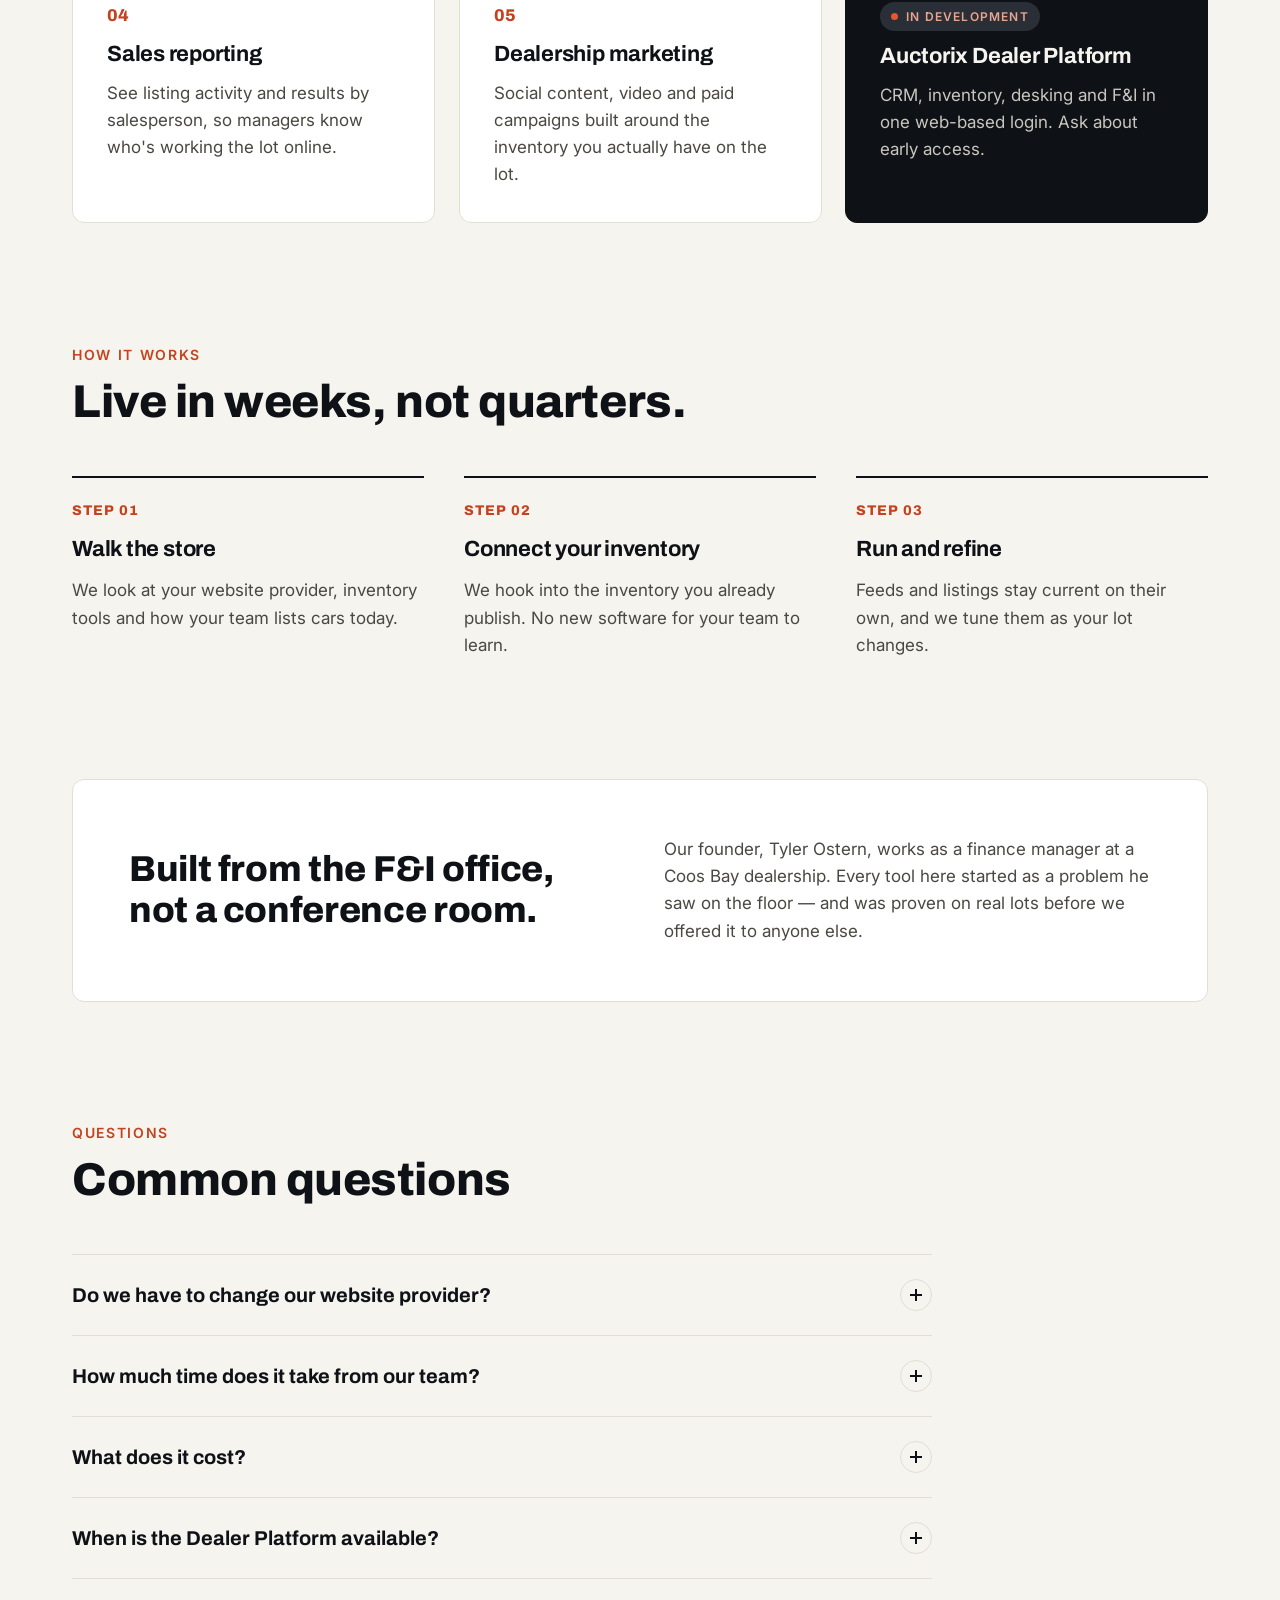
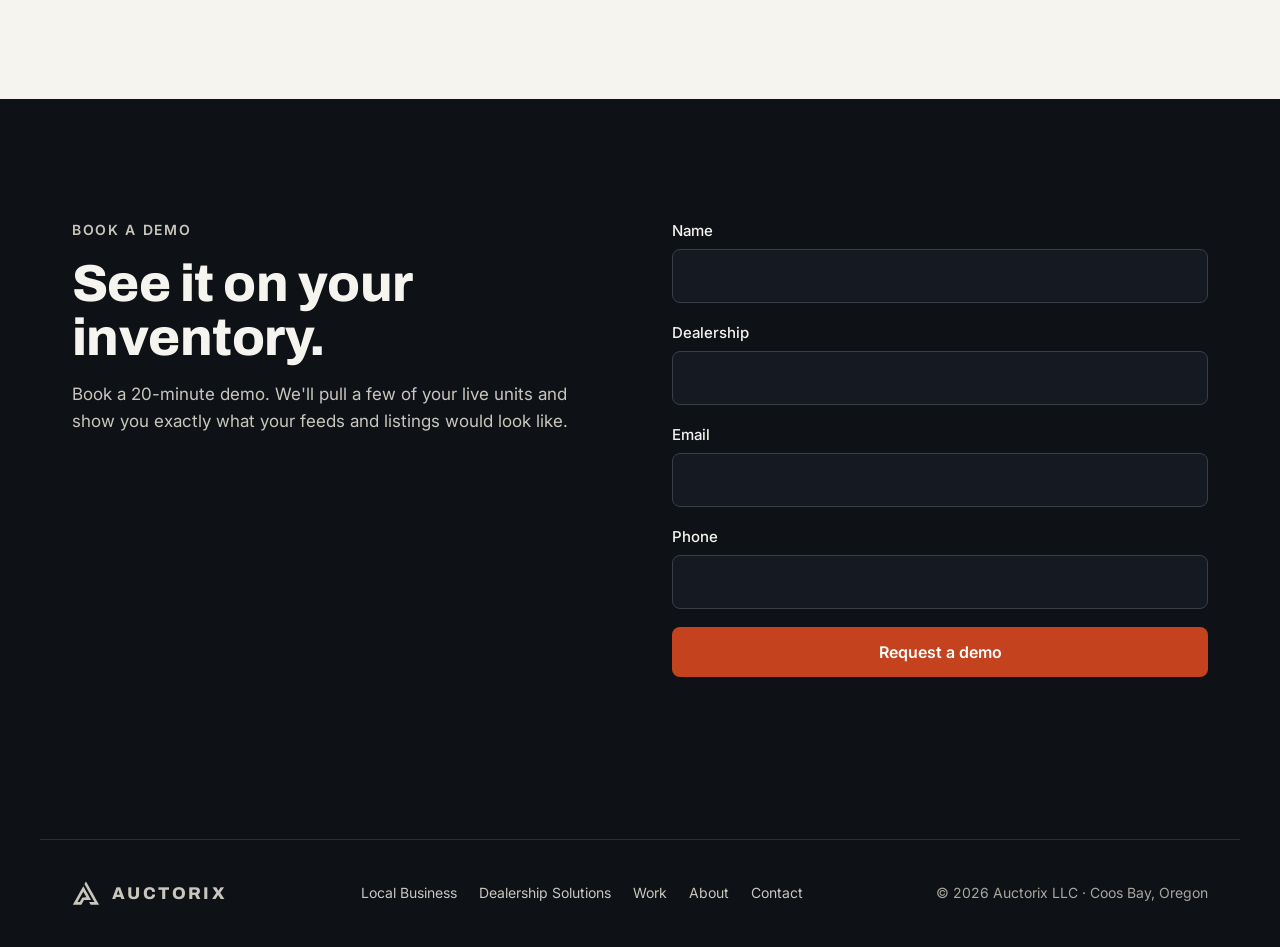
==== commit cb75f539: "Reconnect contact and demo forms to Formspree (xkjwzyzp) The Formspree action was lost in the 2026-0" ====
--- a/dealerships.html
+++ b/dealerships.html
@@ -162,6 +162,7 @@
         <label class="field">Dealership<input type="text" name="dealership" required autocomplete="organization"></label>
         <label class="field">Email<input type="email" name="email" required autocomplete="email"></label>
         <label class="field">Phone<input type="tel" name="phone" autocomplete="tel"></label>
+        <input type="hidden" name="_subject" value="Dealership demo request — auctorix.io">
         <input class="hp" type="text" name="_gotcha" tabindex="-1" autocomplete="off" aria-hidden="true">
         <button type="submit" class="btn btn--primary btn--block magnetic">Request a demo</button>
         <p class="form__note" role="status" aria-live="polite"></p>
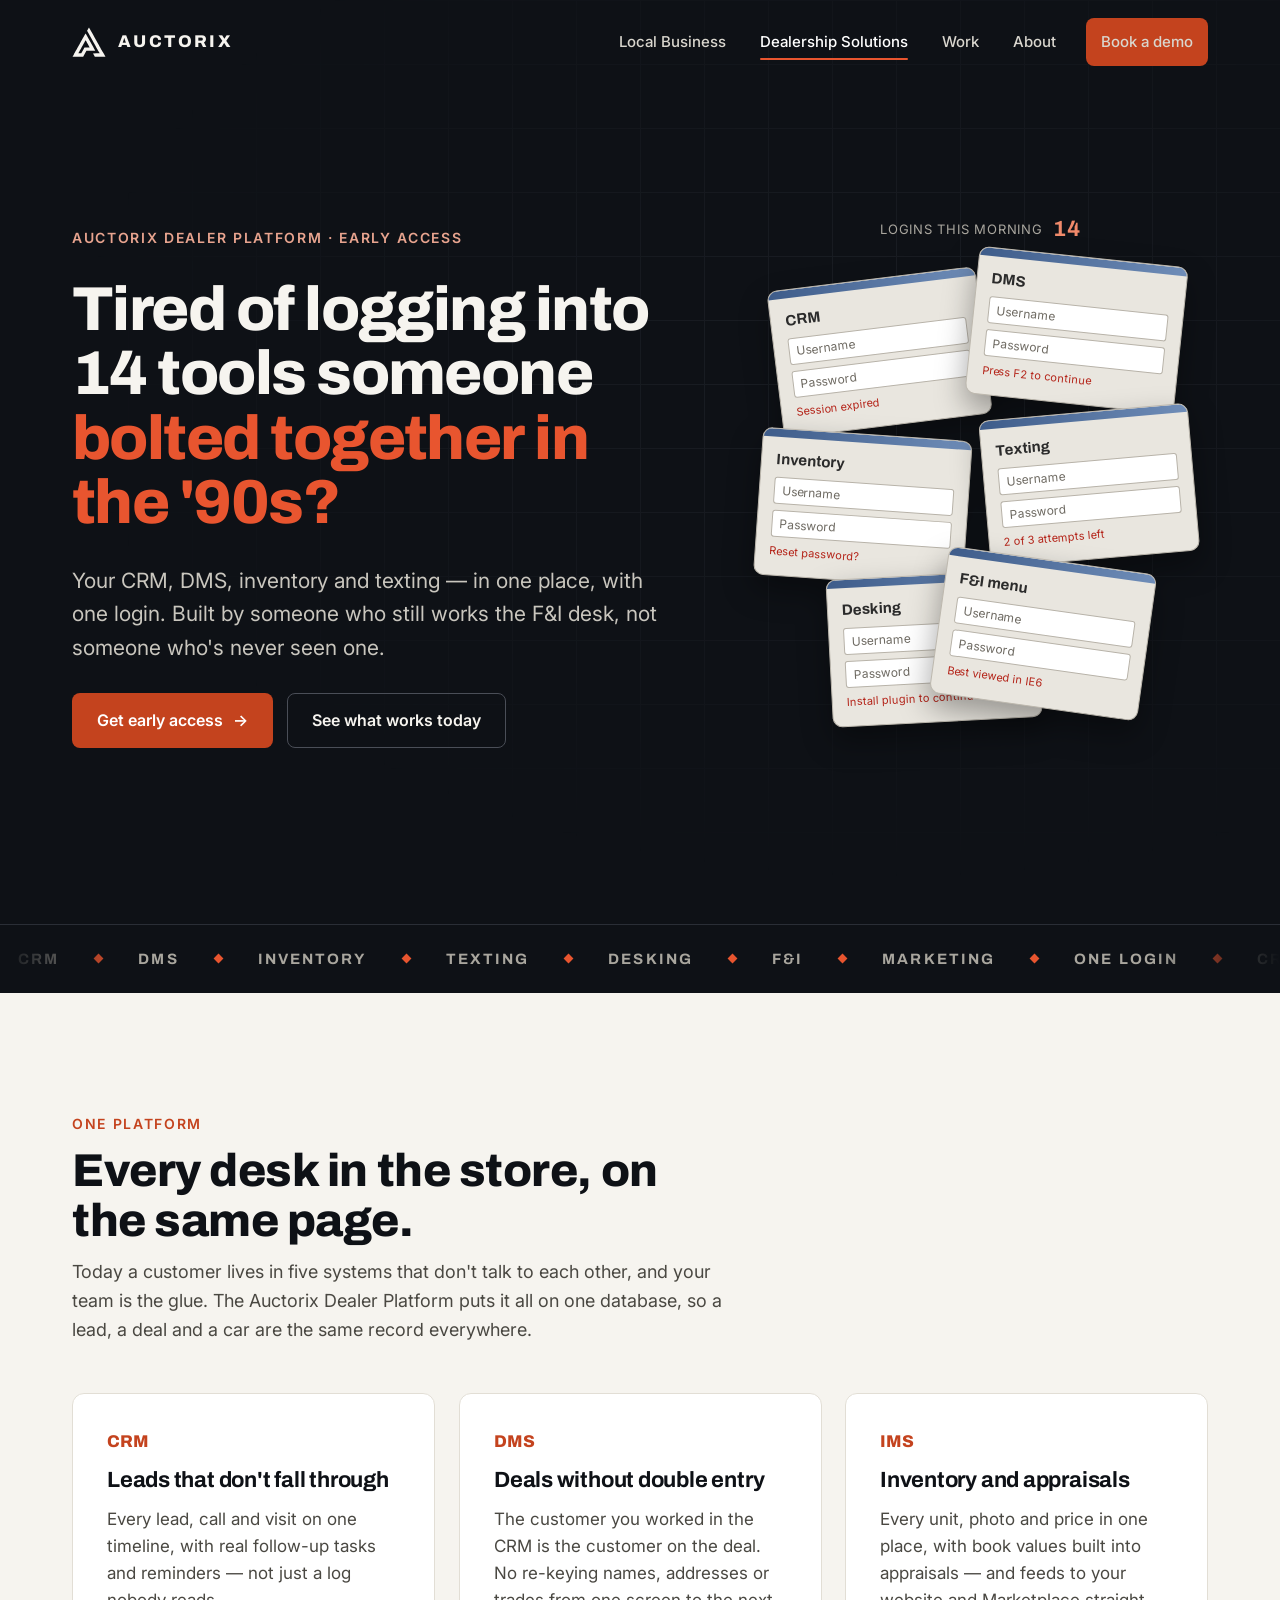
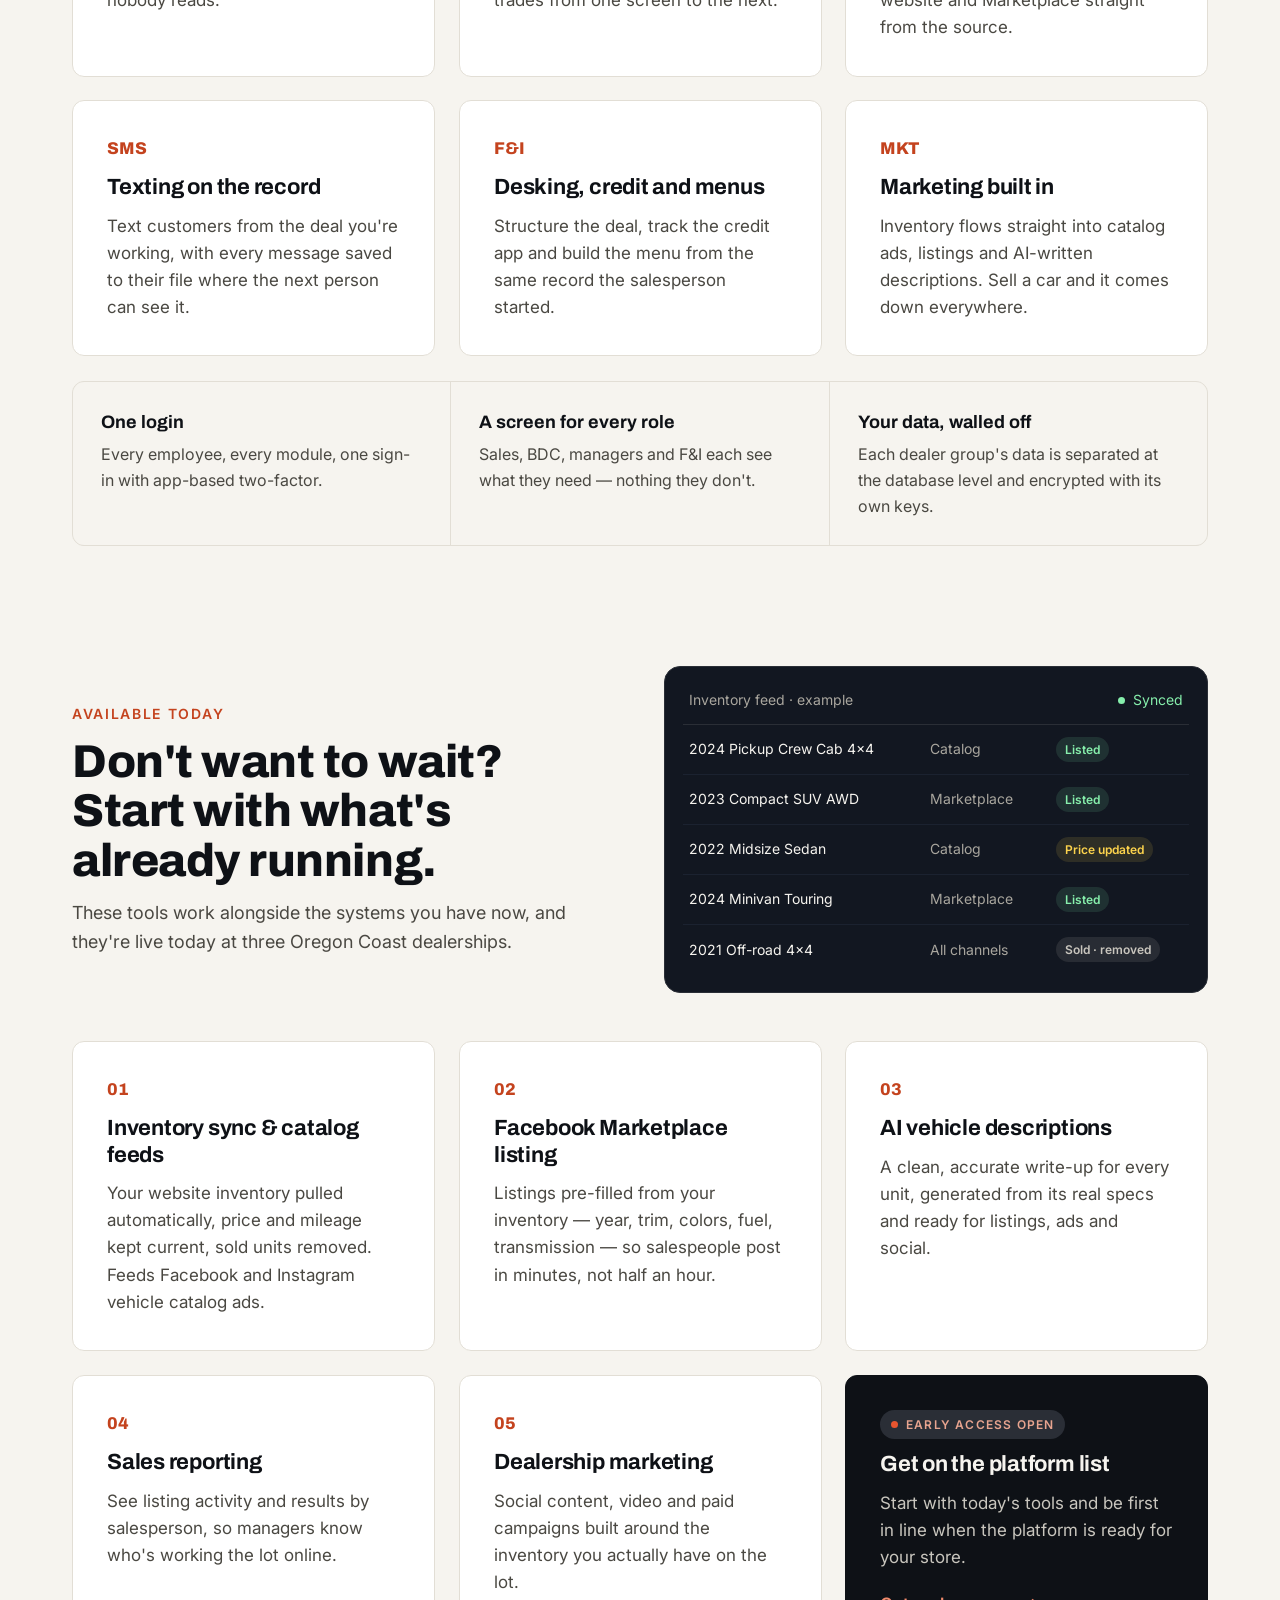
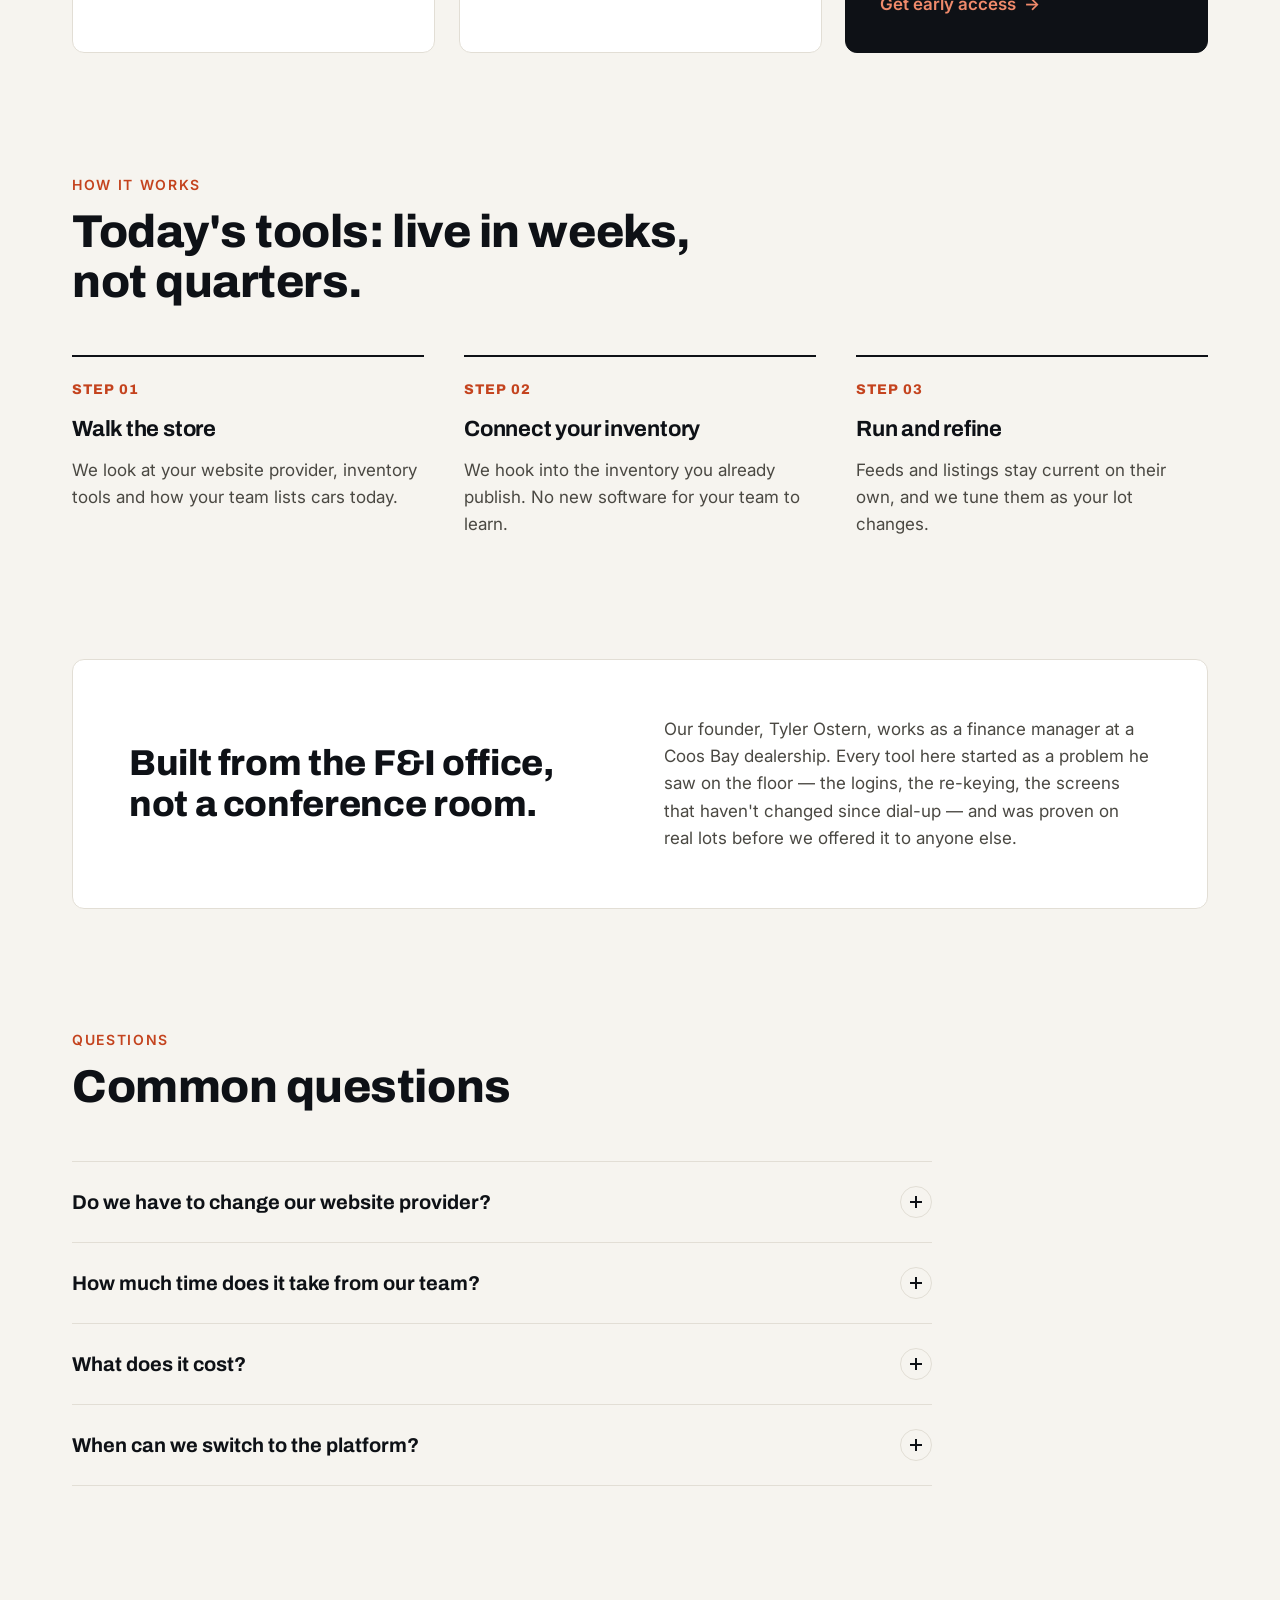
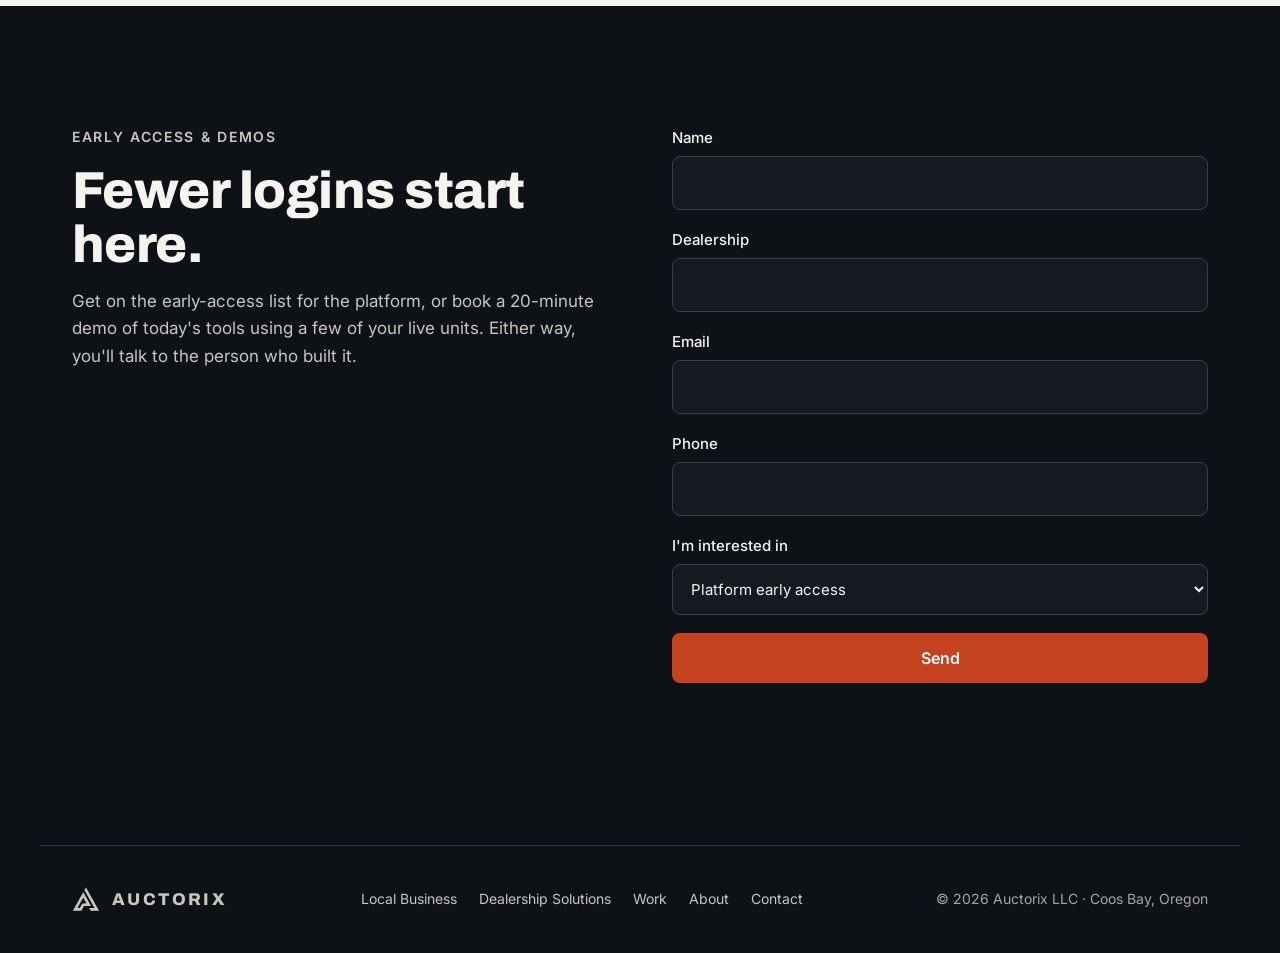
==== commit cb734beb: "Dealership page: lead with the all-in-one Dealer Platform - New hero: 'Tired of logging into 14 tool" ====
--- a/dealerships.html
+++ b/dealerships.html
@@ -3,7 +3,7 @@
 <head>
 <meta charset="UTF-8">
 <meta name="viewport" content="width=device-width, initial-scale=1.0">
-<title>Dealership Solutions — Auctorix</title>
+<title>Dealership Solutions — One Login for CRM, DMS &amp; Inventory | Auctorix</title>
 <meta name="description" content="Inventory sync, Facebook catalog feeds, Marketplace listing tools, AI vehicle descriptions and sales reporting for car dealerships — built by a working dealership finance manager in Coos Bay, Oregon.">
 <link rel="canonical" href="https://auctorix.io/dealerships.html">
 <meta property="og:type" content="website">
@@ -49,45 +49,86 @@
 
 <main id="main">
 
-  <section class="hero" data-spotlight>
+  <section class="hero hero--long" data-spotlight>
     <div class="hero__gridlines" aria-hidden="true"></div>
     <div class="spotlight" aria-hidden="true"></div>
     <div class="wrap hero__grid">
       <div class="hero__copy">
-        <p class="eyebrow eyebrow--ink" data-reveal>Dealership Solutions</p>
-        <h1 class="split">Move more metal with <span class="accent">less busywork.</span></h1>
-        <p class="hero__sub" data-reveal style="--d:500ms;max-width:44ch">Automation that keeps your inventory everywhere buyers look — without your team retyping it. Running today at three Oregon Coast dealerships.</p>
-        <div class="hero__actions" data-reveal style="--d:650ms">
-          <a href="#demo" class="btn btn--primary magnetic">Book a demo <span class="btn__arrow" aria-hidden="true">→</span></a>
-          <a href="#solutions" class="btn btn--ghost magnetic">See what's included</a>
-        </div>
-      </div>
-      <div class="feed" role="img" aria-label="Example inventory feed: units listed to catalog and Marketplace, a price update, and a sold unit removed automatically">
-        <div class="feed__scan"></div>
-        <div class="feed__head"><span>Inventory feed · example</span><span class="feed__status"><i></i>Synced</span></div>
-        <div class="feed__row"><span>2024 Pickup Crew Cab 4x4</span><span>Catalog</span><span class="tag tag--ok">Listed</span></div>
-        <div class="feed__row"><span>2023 Compact SUV AWD</span><span>Marketplace</span><span class="tag tag--ok">Listed</span></div>
-        <div class="feed__row"><span>2022 Midsize Sedan</span><span>Catalog</span><span class="tag tag--upd">Price updated</span></div>
-        <div class="feed__row"><span>2024 Minivan Touring</span><span>Marketplace</span><span class="tag tag--ok">Listed</span></div>
-        <div class="feed__row"><span>2021 Off-road 4x4</span><span>All channels</span><span class="tag tag--sold">Sold · removed</span></div>
-      </div>
-    </div>
-  </section>
-
-  <section class="ticker" aria-label="What's included">
+        <p class="eyebrow eyebrow--ink" data-reveal>Auctorix Dealer Platform · Early access</p>
+        <h1 class="split">Tired of logging into 14 tools someone <span class="accent">bolted together in the '90s?</span></h1>
+        <p class="hero__sub" data-reveal style="--d:700ms;max-width:46ch">Your CRM, DMS, inventory and texting — in one place, with one login. Built by someone who still works the F&amp;I desk, not someone who's never seen one.</p>
+        <div class="hero__actions" data-reveal style="--d:850ms">
+          <a href="#demo" class="btn btn--primary magnetic">Get early access <span class="btn__arrow" aria-hidden="true">→</span></a>
+          <a href="#today" class="btn btn--ghost magnetic">See what works today</a>
+        </div>
+      </div>
+      <div class="sprawl" role="img" aria-label="A pile of separate login screens for CRM, DMS, inventory, texting, desking and F&amp;I collapses into a single Auctorix login">
+        <div class="sprawl__meter" aria-hidden="true"><span>Logins this morning</span><b data-sprawl-count>14</b></div>
+        <div class="sprawl__tile" aria-hidden="true" style="--x:-48%;--y:-95%;--r:-7deg;--i:0"><i></i><b>CRM</b><span>Username</span><span>Password</span><em>Session expired</em></div>
+        <div class="sprawl__tile" aria-hidden="true" style="--x:46%;--y:-110%;--r:6deg;--i:1"><i></i><b>DMS</b><span>Username</span><span>Password</span><em>Press F2 to continue</em></div>
+        <div class="sprawl__tile" aria-hidden="true" style="--x:-56%;--y:10%;--r:4deg;--i:2"><i></i><b>Inventory</b><span>Username</span><span>Password</span><em>Reset password?</em></div>
+        <div class="sprawl__tile" aria-hidden="true" style="--x:52%;--y:-5%;--r:-5deg;--i:3"><i></i><b>Texting</b><span>Username</span><span>Password</span><em>2 of 3 attempts left</em></div>
+        <div class="sprawl__tile" aria-hidden="true" style="--x:-22%;--y:105%;--r:-3deg;--i:4"><i></i><b>Desking</b><span>Username</span><span>Password</span><em>Install plugin to continue</em></div>
+        <div class="sprawl__tile" aria-hidden="true" style="--x:30%;--y:95%;--r:8deg;--i:5"><i></i><b>F&amp;I menu</b><span>Username</span><span>Password</span><em>Best viewed in IE6</em></div>
+        <div class="sprawl__one" aria-hidden="true">
+          <div class="sprawl__brand"><svg><use href="#mark"/></svg><span>AUCTORIX</span></div>
+          <p>One login. Everything.</p>
+          <ul><li>CRM</li><li>DMS</li><li>Inventory</li><li>Texting</li><li>Desking</li><li>F&amp;I</li></ul>
+        </div>
+        <button class="sprawl__replay" type="button">Replay ↺</button>
+      </div>
+    </div>
+  </section>
+
+  <section class="ticker" aria-label="What's in the platform">
     <div class="ticker__mask"><div class="ticker__track">
       <div class="ticker__group">
-        <span>Inventory sync</span><i></i><span>Catalog feeds</span><i></i><span>Marketplace listing</span><i></i><span>AI descriptions</span><i></i><span>Sales reporting</span><i></i><span>Dealership marketing</span><i></i>
+        <span>CRM</span><i></i><span>DMS</span><i></i><span>Inventory</span><i></i><span>Texting</span><i></i><span>Desking</span><i></i><span>F&amp;I</span><i></i><span>Marketing</span><i></i><span>One login</span><i></i>
       </div>
     </div>
   </div>
   </section>
 
-  <section class="section" id="solutions">
+  <section class="section" id="platform">
     <div class="wrap">
       <div class="section__head" data-reveal>
-        <p class="eyebrow">What's included</p>
-        <h2 class="section__title">Everything between your lot and the buyer's feed.</h2>
+        <p class="eyebrow">One platform</p>
+        <h2 class="section__title">Every desk in the store, on the same page.</h2>
+        <p class="lede">Today a customer lives in five systems that don't talk to each other, and your team is the glue. The Auctorix Dealer Platform puts it all on one database, so a lead, a deal and a car are the same record everywhere.</p>
+      </div>
+      <div class="features" data-stagger>
+        <article class="feature tilt" data-tilt="4"><span class="feature__num">CRM</span><h3>Leads that don't fall through</h3><p>Every lead, call and visit on one timeline, with real follow-up tasks and reminders — not just a log nobody reads.</p></article>
+        <article class="feature tilt" data-tilt="4"><span class="feature__num">DMS</span><h3>Deals without double entry</h3><p>The customer you worked in the CRM is the customer on the deal. No re-keying names, addresses or trades from one screen to the next.</p></article>
+        <article class="feature tilt" data-tilt="4"><span class="feature__num">IMS</span><h3>Inventory and appraisals</h3><p>Every unit, photo and price in one place, with book values built into appraisals — and feeds to your website and Marketplace straight from the source.</p></article>
+        <article class="feature tilt" data-tilt="4"><span class="feature__num">SMS</span><h3>Texting on the record</h3><p>Text customers from the deal you're working, with every message saved to their file where the next person can see it.</p></article>
+        <article class="feature tilt" data-tilt="4"><span class="feature__num">F&amp;I</span><h3>Desking, credit and menus</h3><p>Structure the deal, track the credit app and build the menu from the same record the salesperson started.</p></article>
+        <article class="feature tilt" data-tilt="4"><span class="feature__num">MKT</span><h3>Marketing built in</h3><p>Inventory flows straight into catalog ads, listings and AI-written descriptions. Sell a car and it comes down everywhere.</p></article>
+      </div>
+      <ul class="pillars" data-stagger>
+        <li><b>One login</b><span>Every employee, every module, one sign-in with app-based two-factor.</span></li>
+        <li><b>A screen for every role</b><span>Sales, BDC, managers and F&amp;I each see what they need — nothing they don't.</span></li>
+        <li><b>Your data, walled off</b><span>Each dealer group's data is separated at the database level and encrypted with its own keys.</span></li>
+      </ul>
+    </div>
+  </section>
+
+  <section class="section" id="today" style="padding-top:0">
+    <div class="wrap">
+      <div class="today__head">
+        <div class="section__head" data-reveal style="margin-bottom:0">
+          <p class="eyebrow">Available today</p>
+          <h2 class="section__title">Don't want to wait? Start with what's already running.</h2>
+          <p class="lede">These tools work alongside the systems you have now, and they're live today at three Oregon Coast dealerships.</p>
+        </div>
+        <div class="feed" role="img" aria-label="Example inventory feed: units listed to catalog and Marketplace, a price update, and a sold unit removed automatically">
+          <div class="feed__scan"></div>
+          <div class="feed__head"><span>Inventory feed · example</span><span class="feed__status"><i></i>Synced</span></div>
+          <div class="feed__row"><span>2024 Pickup Crew Cab 4x4</span><span>Catalog</span><span class="tag tag--ok">Listed</span></div>
+          <div class="feed__row"><span>2023 Compact SUV AWD</span><span>Marketplace</span><span class="tag tag--ok">Listed</span></div>
+          <div class="feed__row"><span>2022 Midsize Sedan</span><span>Catalog</span><span class="tag tag--upd">Price updated</span></div>
+          <div class="feed__row"><span>2024 Minivan Touring</span><span>Marketplace</span><span class="tag tag--ok">Listed</span></div>
+          <div class="feed__row"><span>2021 Off-road 4x4</span><span>All channels</span><span class="tag tag--sold">Sold · removed</span></div>
+        </div>
       </div>
       <div class="features" data-stagger>
         <article class="feature tilt" data-tilt="4"><span class="feature__num">01</span><h3>Inventory sync &amp; catalog feeds</h3><p>Your website inventory pulled automatically, price and mileage kept current, sold units removed. Feeds Facebook and Instagram vehicle catalog ads.</p></article>
@@ -95,7 +136,7 @@
         <article class="feature tilt" data-tilt="4"><span class="feature__num">03</span><h3>AI vehicle descriptions</h3><p>A clean, accurate write-up for every unit, generated from its real specs and ready for listings, ads and social.</p></article>
         <article class="feature tilt" data-tilt="4"><span class="feature__num">04</span><h3>Sales reporting</h3><p>See listing activity and results by salesperson, so managers know who's working the lot online.</p></article>
         <article class="feature tilt" data-tilt="4"><span class="feature__num">05</span><h3>Dealership marketing</h3><p>Social content, video and paid campaigns built around the inventory you actually have on the lot.</p></article>
-        <article class="feature feature--ink tilt tilt--ink" data-tilt="4"><span class="badge"><i></i>In development</span><h3>Auctorix Dealer Platform</h3><p>CRM, inventory, desking and F&amp;I in one web-based login. Ask about early access.</p></article>
+        <a href="#demo" class="feature feature--ink feature--cta tilt tilt--ink" data-tilt="4"><span class="badge"><i></i>Early access open</span><h3>Get on the platform list</h3><p>Start with today's tools and be first in line when the platform is ready for your store.</p><span class="path-card__link" style="color:var(--signal-soft)">Get early access <span aria-hidden="true">→</span></span></a>
       </div>
     </div>
   </section>
@@ -104,7 +145,7 @@
     <div class="wrap">
       <div class="section__head" data-reveal>
         <p class="eyebrow">How it works</p>
-        <h2 class="section__title">Live in weeks, not quarters.</h2>
+        <h2 class="section__title">Today's tools: live in weeks, not quarters.</h2>
       </div>
       <ol class="steps">
         <li class="step"><span class="step__num">STEP 01</span><h3>Walk the store</h3><p>We look at your website provider, inventory tools and how your team lists cars today.</p></li>
@@ -118,7 +159,7 @@
     <div class="wrap">
       <div class="cred tilt" data-tilt="2" data-reveal>
         <h2>Built from the F&amp;I office, not a conference room.</h2>
-        <p>Our founder, Tyler Ostern, works as a finance manager at a Coos Bay dealership. Every tool here started as a problem he saw on the floor — and was proven on real lots before we offered it to anyone else.</p>
+        <p>Our founder, Tyler Ostern, works as a finance manager at a Coos Bay dealership. Every tool here started as a problem he saw on the floor — the logins, the re-keying, the screens that haven't changed since dial-up — and was proven on real lots before we offered it to anyone else.</p>
       </div>
     </div>
   </section>
@@ -143,8 +184,8 @@
           <div class="faq__a" id="faq3" role="region" aria-labelledby="faq3-q"><div><p>It depends on your store's size and which tools you use. We'll give you a straight quote after the demo.</p></div></div>
         </div>
         <div class="faq__item">
-          <h3 style="margin:0"><button class="faq__q" aria-expanded="false" aria-controls="faq4" id="faq4-q">When is the Dealer Platform available?<span class="faq__icon" aria-hidden="true"></span></button></h3>
-          <div class="faq__a" id="faq4" role="region" aria-labelledby="faq4-q"><div><p>It's in active development and being proven at one store first. If you'd like early access, mention it when you book a demo.</p></div></div>
+          <h3 style="margin:0"><button class="faq__q" aria-expanded="false" aria-controls="faq4" id="faq4-q">When can we switch to the platform?<span class="faq__icon" aria-hidden="true"></span></button></h3>
+          <div class="faq__a" id="faq4" role="region" aria-labelledby="faq4-q"><div><p>It's in active development and being proven at one store first, so it's right before it's in yours. Early-access stores get a say in how it's built — and the tools above work today, no switch required.</p></div></div>
         </div>
       </div>
     </div>
@@ -153,18 +194,25 @@
   <section class="section on-ink" id="demo">
     <div class="wrap contact__grid">
       <div class="contact__copy" data-reveal>
-        <p class="eyebrow">Book a demo</p>
-        <h2>See it on your inventory.</h2>
-        <p>Book a 20-minute demo. We'll pull a few of your live units and show you exactly what your feeds and listings would look like.</p>
+        <p class="eyebrow">Early access &amp; demos</p>
+        <h2>Fewer logins start here.</h2>
+        <p>Get on the early-access list for the platform, or book a 20-minute demo of today's tools using a few of your live units. Either way, you'll talk to the person who built it.</p>
       </div>
       <form class="form" data-form="demo" data-reveal style="--d:120ms" novalidate>
         <label class="field">Name<input type="text" name="name" required autocomplete="name"></label>
         <label class="field">Dealership<input type="text" name="dealership" required autocomplete="organization"></label>
         <label class="field">Email<input type="email" name="email" required autocomplete="email"></label>
         <label class="field">Phone<input type="tel" name="phone" autocomplete="tel"></label>
-        <input type="hidden" name="_subject" value="Dealership demo request — auctorix.io">
+        <label class="field">I'm interested in
+          <select name="interest">
+            <option>Platform early access</option>
+            <option>A demo of today's tools</option>
+            <option>Both</option>
+          </select>
+        </label>
+        <input type="hidden" name="_subject" value="Dealership inquiry — auctorix.io">
         <input class="hp" type="text" name="_gotcha" tabindex="-1" autocomplete="off" aria-hidden="true">
-        <button type="submit" class="btn btn--primary btn--block magnetic">Request a demo</button>
+        <button type="submit" class="btn btn--primary btn--block magnetic">Send</button>
         <p class="form__note" role="status" aria-live="polite"></p>
       </form>
     </div>
--- a/styles.css
+++ b/styles.css
@@ -303,7 +303,7 @@
 @keyframes pulse{ 0%,100%{ box-shadow:0 0 0 0 rgba(232,85,47,.6) } 60%{ box-shadow:0 0 0 7px rgba(232,85,47,0) } }
 
 /* feed demo panel on dealer hero */
-.feed{ background:#121721; border:1px solid var(--ink-line); border-radius:16px; padding:18px; font-size:14px; position:relative; overflow:hidden; }
+.feed{ color:var(--on-ink); background:#121721; border:1px solid var(--ink-line); border-radius:16px; padding:18px; font-size:14px; position:relative; overflow:hidden; }
 .feed__head{ display:flex; justify-content:space-between; color:var(--on-ink-3); padding:4px 6px 12px; border-bottom:1px solid var(--ink-line); }
 .feed__status{ color:#86EFAC; display:inline-flex; gap:8px; align-items:center; }
 .feed__status i{ width:7px; height:7px; border-radius:50%; background:#86EFAC; animation:pulse-g 1.8s infinite; }
@@ -406,11 +406,68 @@
   .feed__row span:nth-child(2){ display:none; }
 }
 
+/* ---------- Dealer platform: login sprawl ---------- */
+.hero--long h1{ font-size:clamp(38px,4.9vw,62px); line-height:1.04; }
+.sprawl{ position:relative; aspect-ratio:1/1; max-width:480px; width:100%; justify-self:center; margin-block:44px 52px; }
+.sprawl__meter{ position:absolute; top:-44px; left:50%; transform:translateX(-50%); z-index:5; display:flex; gap:10px; align-items:center; font-size:13px; color:var(--on-ink-3); letter-spacing:.06em; text-transform:uppercase; white-space:nowrap; }
+.sprawl__meter b{ font-family:var(--display); font-size:22px; color:var(--signal-soft); min-width:2ch; text-align:right; font-variant-numeric:tabular-nums; }
+.sprawl__tile{
+  position:absolute; left:50%; top:52%; width:46%; padding:12px 14px 14px; border-radius:10px;
+  background:#E9E6DF; color:#2B2B2B; border:1px solid #BDB8AE; box-shadow:0 14px 30px rgba(0,0,0,.35);
+  display:flex; flex-direction:column; gap:6px; font-size:12px; overflow:hidden;
+  transform:translate(-50%,-50%) translate(var(--x),var(--y)) rotate(var(--r));
+  transition:transform .9s var(--ease-out), opacity .6s ease;
+  transition-delay:calc(var(--i,0) * 90ms);
+}
+.sprawl__tile i{ display:block; height:8px; margin:-12px -14px 4px; background:linear-gradient(90deg,#3E5C8A,#6F8DB8); }
+.sprawl__tile b{ font-family:var(--display); font-size:15px; }
+.sprawl__tile span{ display:block; border:1px solid #B8B3A9; background:#fff; border-radius:3px; padding:3px 7px; color:#6E6A62; }
+.sprawl__tile em{ font-style:normal; font-size:11px; color:#B42318; }
+.js .sprawl .sprawl__tile{ opacity:0; transform:translate(-50%,-50%) translate(var(--x),calc(var(--y) + 40px)) rotate(var(--r)) scale(.9); }
+.js .sprawl.is-in .sprawl__tile{ opacity:1; transform:translate(-50%,-50%) translate(var(--x),var(--y)) rotate(var(--r)); }
+.js .sprawl.is-merged .sprawl__tile{ opacity:0; transform:translate(-50%,-50%) scale(.4) rotate(0deg); transition-delay:calc(var(--i,0) * 70ms); }
+.sprawl__one{
+  position:absolute; left:50%; top:54%; width:72%; padding:28px; border-radius:16px; z-index:4;
+  background:linear-gradient(160deg,#1A202B,#11151C); border:1px solid var(--ink-line); box-shadow:0 30px 70px rgba(0,0,0,.45);
+  display:flex; flex-direction:column; gap:14px; text-align:center; align-items:center;
+  transform:translate(-50%,-50%); transition:opacity .7s ease .55s, transform .9s var(--ease-spring) .55s;
+}
+.js .sprawl .sprawl__one{ opacity:0; transform:translate(-50%,-50%) scale(.85); }
+.js .sprawl.is-merged .sprawl__one{ opacity:1; transform:translate(-50%,-50%) scale(1); }
+.sprawl__brand{ display:flex; align-items:center; gap:10px; color:var(--on-ink); }
+.sprawl__brand svg{ width:30px; height:27px; fill:var(--signal-hi); }
+.sprawl__brand span{ font-family:var(--display); font-weight:800; letter-spacing:.14em; }
+.sprawl__one p{ font-family:var(--display); font-size:24px; font-weight:800; color:var(--on-ink); }
+.sprawl__one ul{ list-style:none; margin:0; padding:0; display:flex; flex-wrap:wrap; justify-content:center; gap:8px; }
+.sprawl__one li{ font-size:13px; font-weight:600; color:var(--signal-tint); background:rgba(232,85,47,.10); border:1px solid rgba(232,85,47,.25); padding:4px 11px; border-radius:999px; }
+.sprawl__replay{ position:absolute; bottom:-52px; left:50%; transform:translateX(-50%); z-index:5; background:none; border:0; color:var(--on-ink-3); font:inherit; font-size:13px; cursor:pointer; padding:10px 14px; min-height:44px; opacity:0; visibility:hidden; transition:opacity .4s ease 1.4s, color .2s; }
+.sprawl.is-merged .sprawl__replay{ opacity:1; visibility:visible; }
+.sprawl__replay:hover{ color:var(--on-ink); }
+
+/* pillars + today header */
+.pillars{ list-style:none; margin:24px 0 0; padding:0; display:grid; grid-template-columns:repeat(3,minmax(0,1fr)); gap:1px; background:var(--line); border:1px solid var(--line); border-radius:var(--radius); overflow:hidden; }
+.pillars li{ background:var(--paper); padding:26px 28px; display:flex; flex-direction:column; gap:6px; }
+.pillars b{ font-family:var(--display); font-size:18px; }
+.pillars span{ color:var(--text-2); font-size:16px; }
+.today__head{ display:grid; grid-template-columns:minmax(0,1fr) minmax(0,1fr); gap:48px; align-items:center; margin-bottom:48px; }
+.feature--cta{ text-decoration:none; }
+@media (max-width: 960px){
+  .today__head{ grid-template-columns:1fr; }
+  .pillars{ grid-template-columns:1fr; }
+  .sprawl{ max-width:400px; }
+}
+@media (max-width: 640px){
+  .sprawl__tile{ width:54%; font-size:11px; }
+  .sprawl__tile span:nth-of-type(2){ display:none; }
+  .sprawl__one{ width:86%; padding:22px; }
+}
+
 /* ---------- Reduced motion: everything visible, nothing moves ---------- */
 @media (prefers-reduced-motion: reduce){
   *,*::before,*::after{ animation:none!important; transition:none!important; scroll-behavior:auto!important; }
-  .js [data-reveal],.js [data-stagger] > *,.js .split .w,.js .feed__row{ opacity:1!important; transform:none!important; filter:none!important; }
+  .js [data-reveal],.js [data-stagger] > *,.js .split .w,.js .feed__row,.js .sprawl .sprawl__one{ opacity:1!important; transform:none!important; filter:none!important; }
   .js .mark-stroke{ stroke-dashoffset:0; stroke-opacity:0; } .js .mark-fill{ opacity:1; }
   .ticker__track{ transform:none; }
   .spotlight,.feed__scan{ display:none; }
-}
+  .js .sprawl .sprawl__tile,.sprawl__replay,.sprawl__meter{ display:none; }
+}
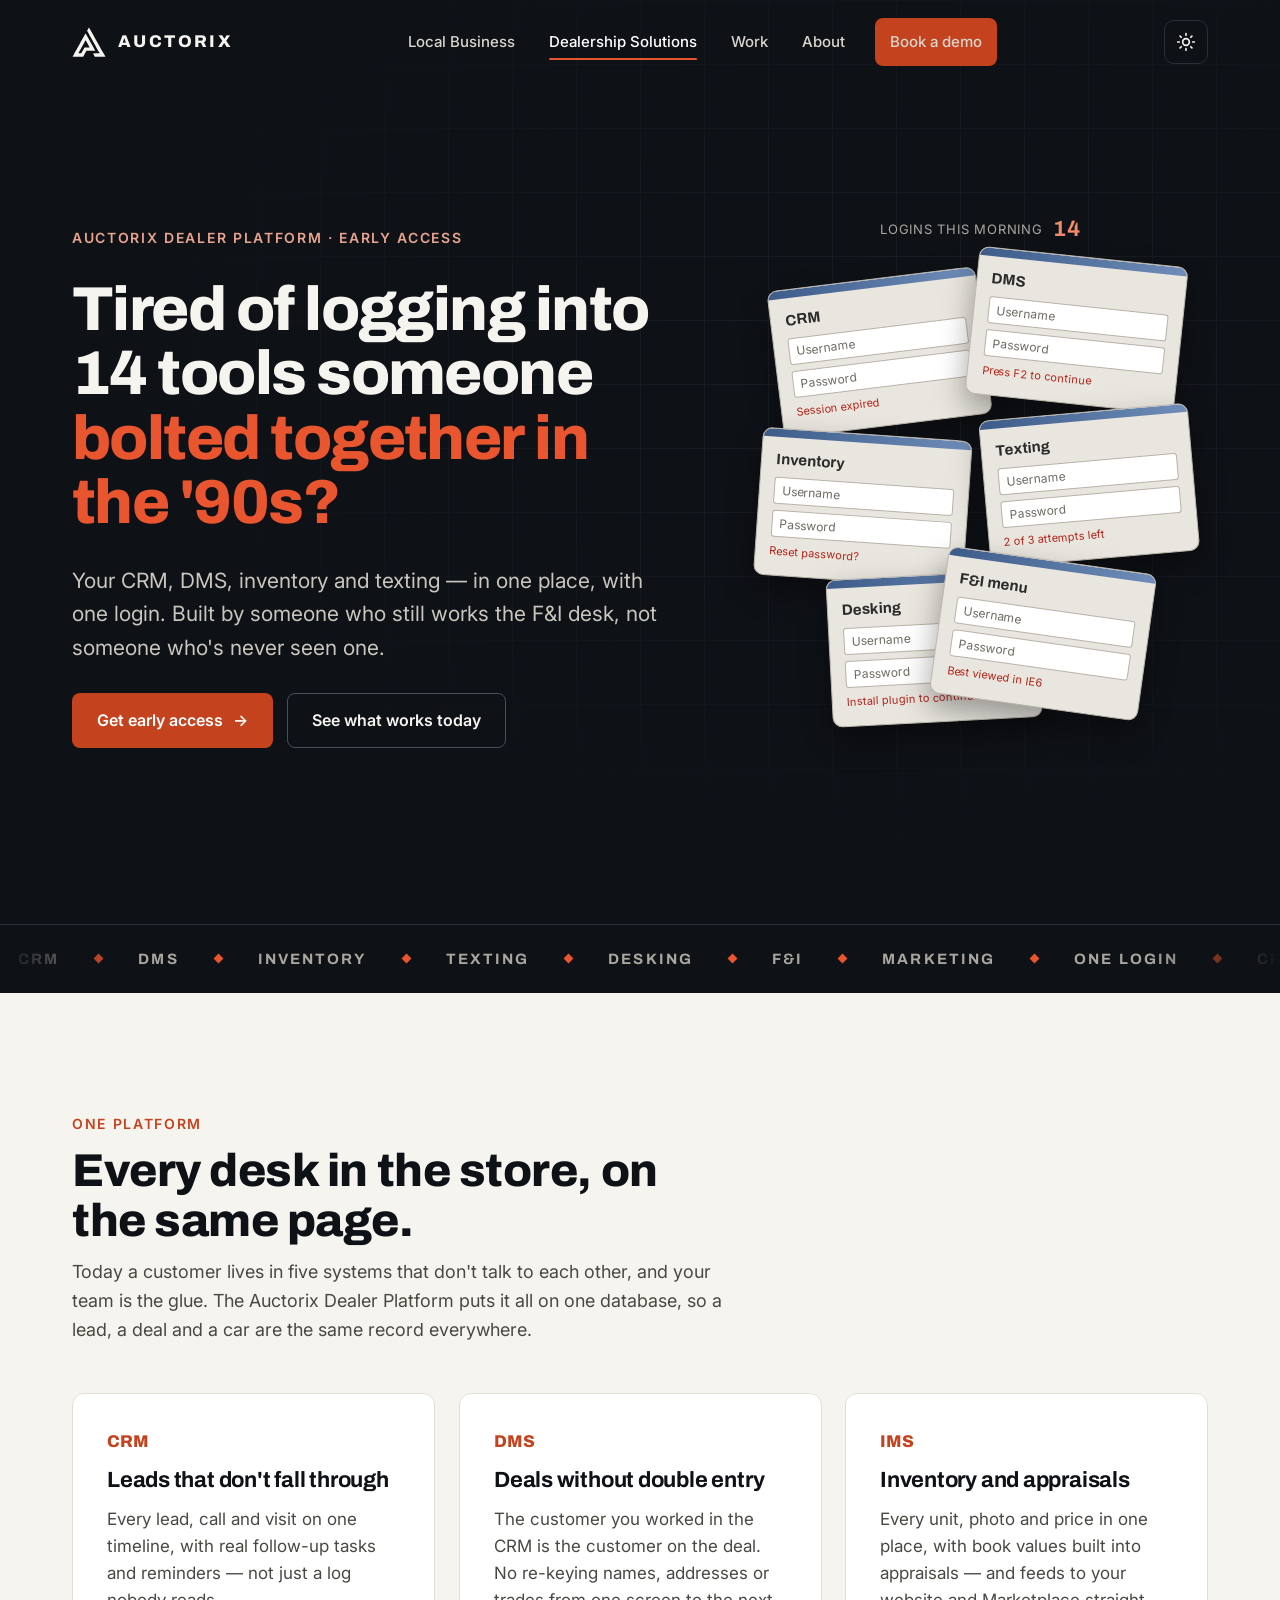
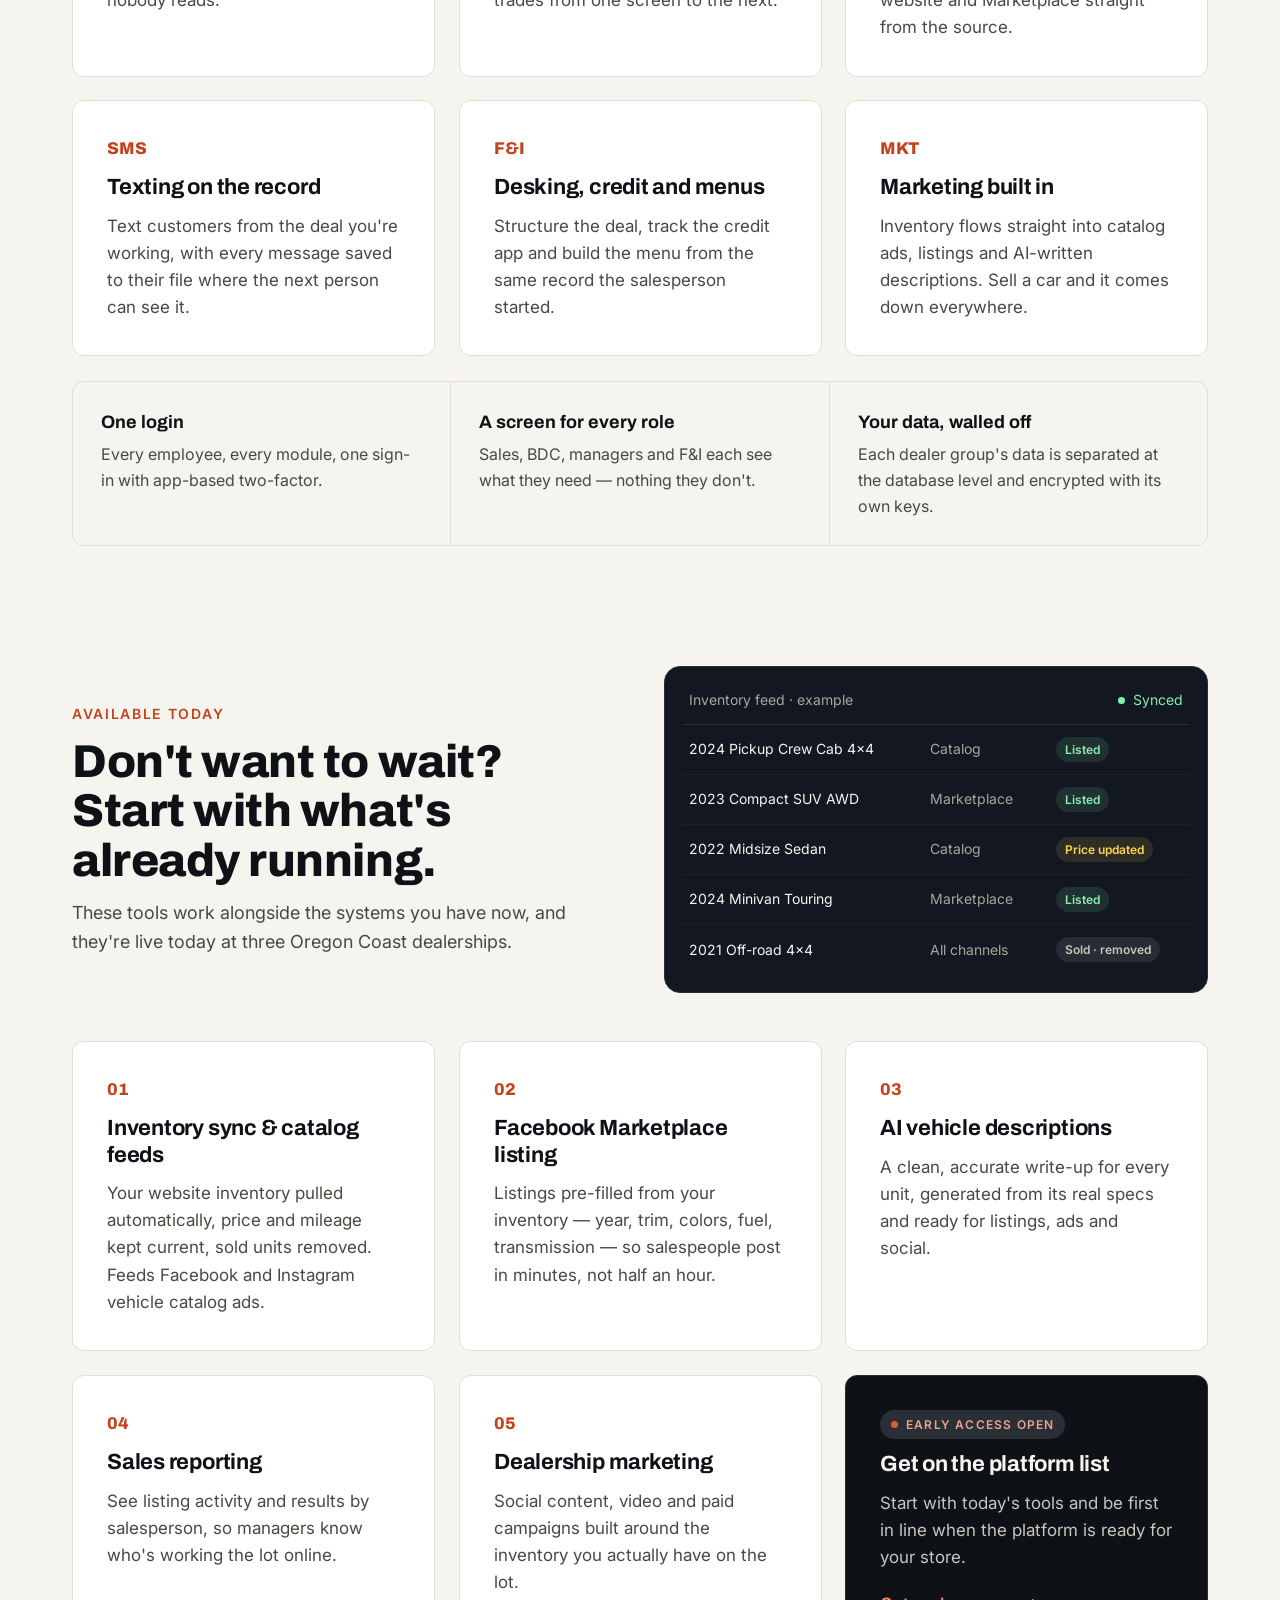
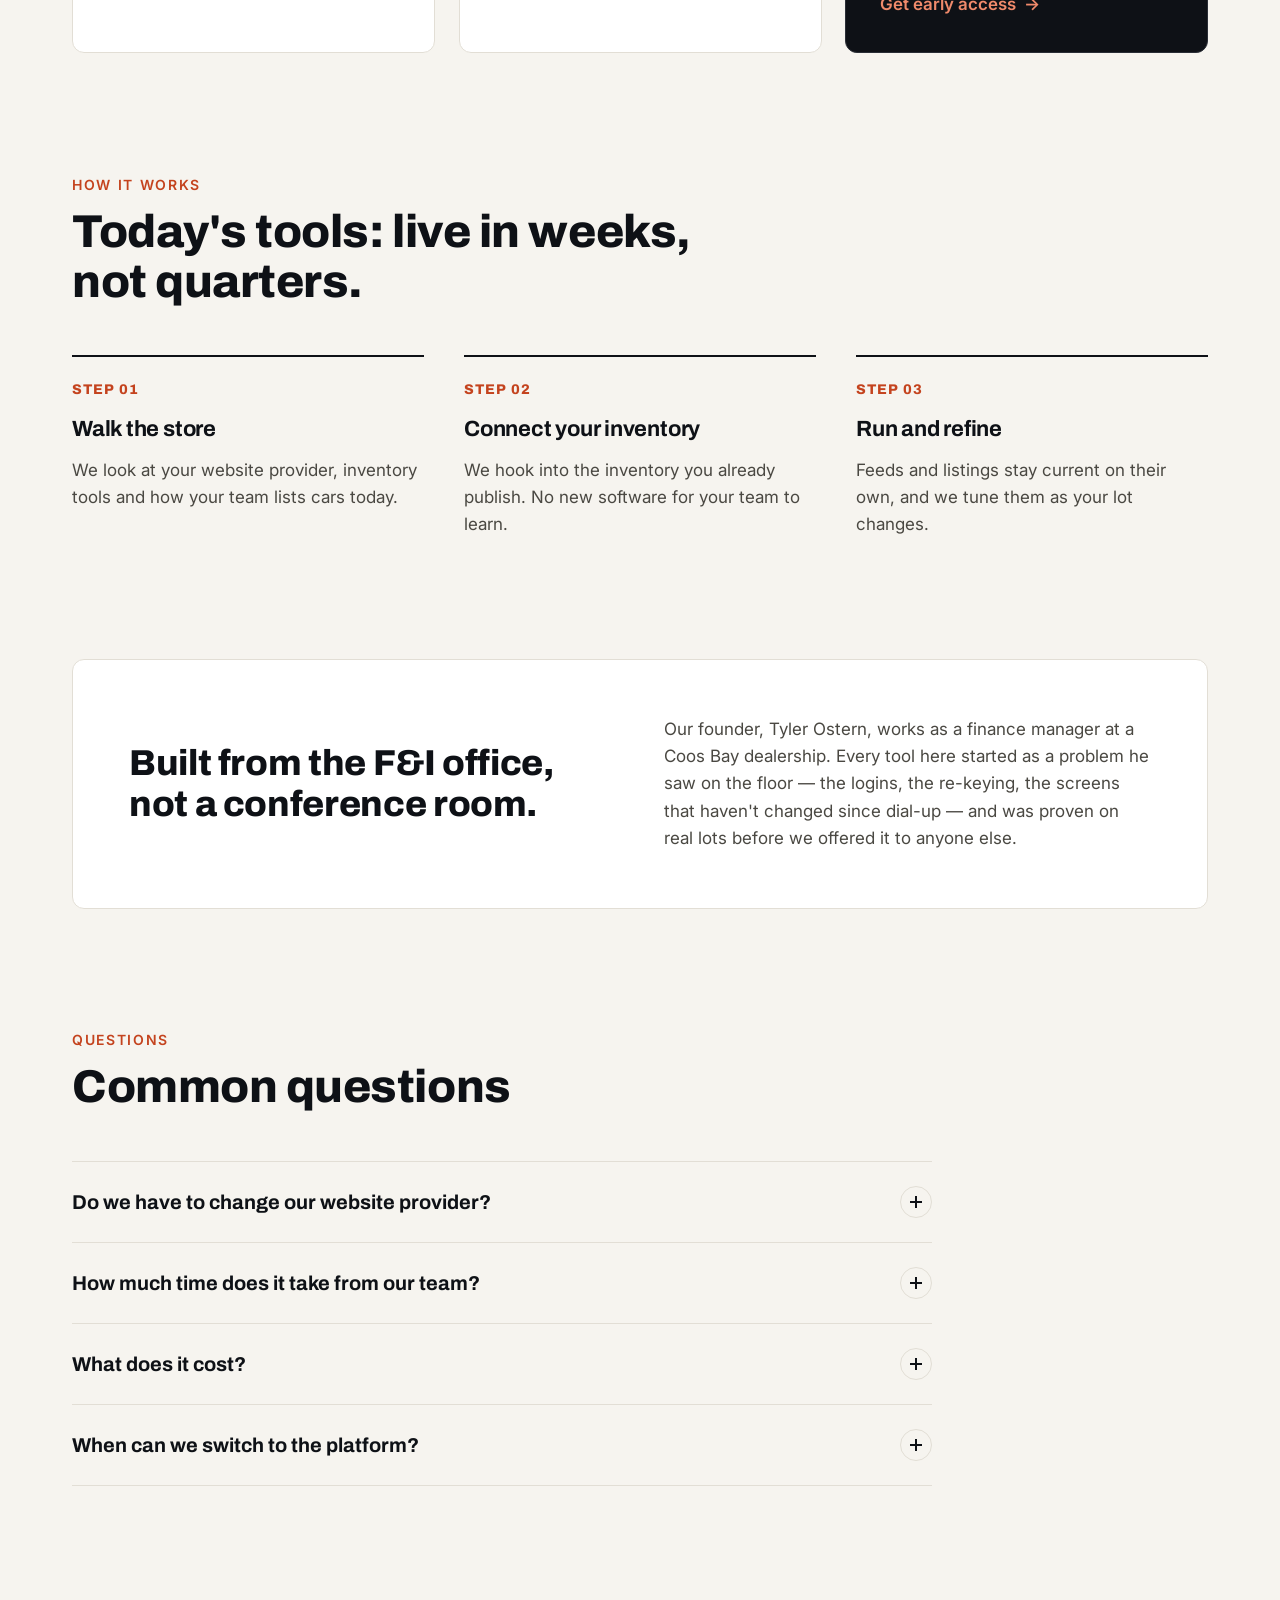
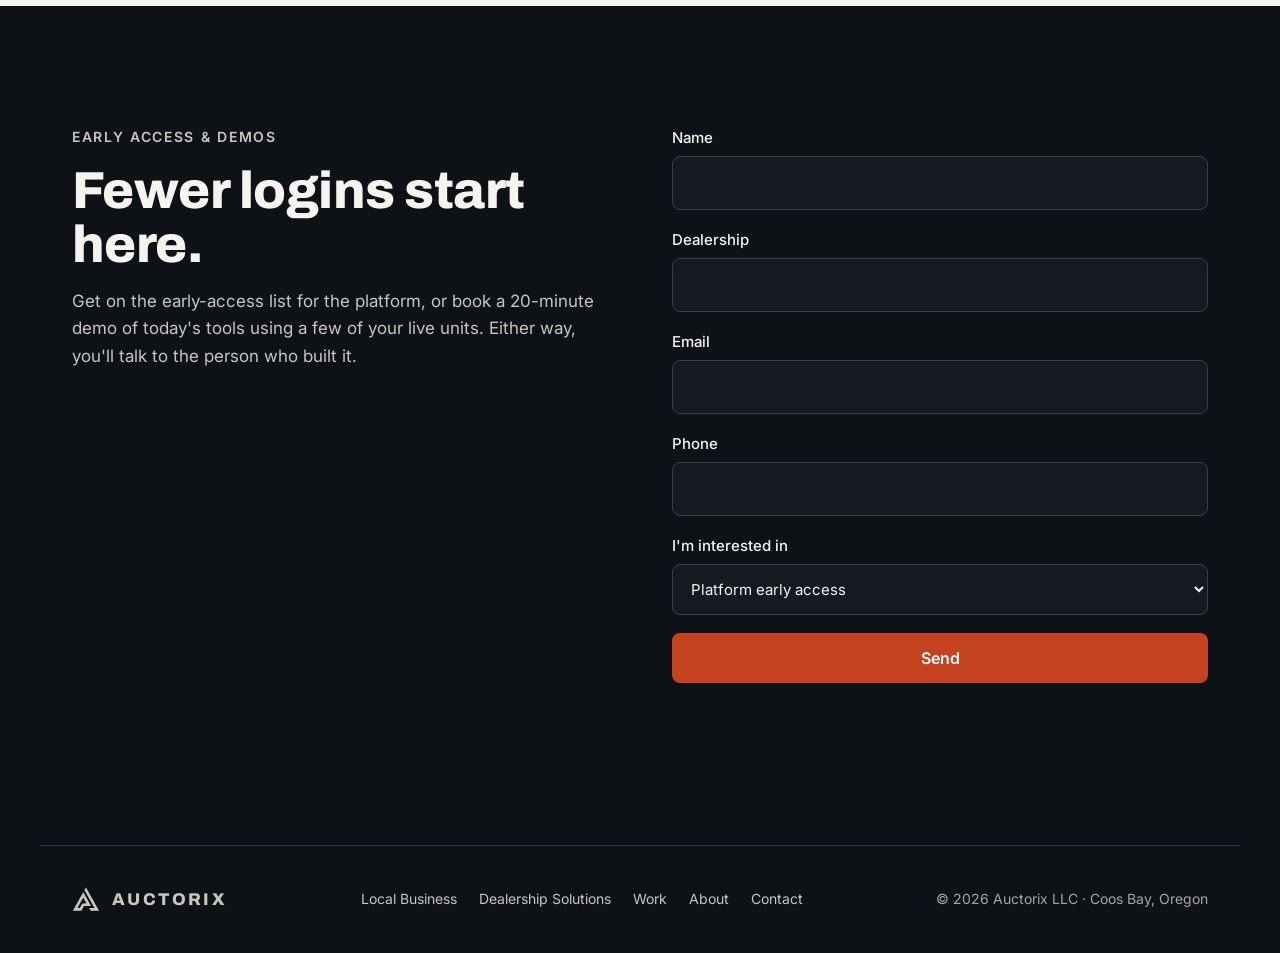
==== commit f90305df: "Add light/dark mode toggle - Dark theme via tokens on :root[data-theme=dark]; ink sections and   bra" ====
--- a/dealerships.html
+++ b/dealerships.html
@@ -17,7 +17,7 @@
 <link rel="preconnect" href="https://fonts.gstatic.com" crossorigin>
 <link href="https://fonts.googleapis.com/css2?family=Archivo:wght@500;600;700;800&family=Inter:wght@400;500;600&display=swap" rel="stylesheet">
 <link rel="stylesheet" href="styles.css">
-<script>document.documentElement.classList.add('js')</script>
+<script>(function(d){d.classList.add('js');var t;try{t=localStorage.getItem('theme')}catch(e){}if(t!=='light'&&t!=='dark'){t=matchMedia('(prefers-color-scheme: dark)').matches?'dark':'light'}d.setAttribute('data-theme',t)})(document.documentElement)</script>
 </head>
 <body>
 <svg width="0" height="0" style="position:absolute" aria-hidden="true"><symbol id="mark" viewBox="120 -2 332 296"><path fill-rule="evenodd" d="M244.5 262.0L260.5 233.0L303.5 232.9C327.1 232.8 346.9 232.8 347.4 232.9C349.1 233.2 347.8 230.8 300.2 146.0C256.3 67.8 253.3 62.6 252.4 62.3C251.9 62.2 229.0 102.4 201.5 151.8C174.1 201.1 145.4 252.4 137.8 265.8C130.2 279.1 124.0 290.3 124.0 290.5C124.0 290.8 147.5 291.0 176.2 291.0L228.5 291.0L244.5 262.0ZM446.9 288.8C446.2 287.5 437.1 271.2 426.5 252.5C405.8 215.8 394.7 196.0 359.3 132.5C313.7 50.8 286.6 3.0 285.9 3.0C285.5 3.0 281.1 10.4 276.1 19.4L266.9 35.9L276.8 53.2C282.2 62.7 305.5 104.0 328.5 145.0C351.5 186.0 375.2 228.1 381.1 238.5L391.8 257.5L358.5 258.0L325.3 258.5L334.4 274.7L343.5 291.0L395.8 291.0L448.1 291.0L446.9 288.8ZM181.4 256.3C182.1 254.6 223.1 180.6 242.8 145.5C247.8 136.7 252.2 129.5 252.7 129.6C253.5 129.7 291.9 197.7 292.0 199.2C292.0 199.7 280.6 200.0 266.6 200.0L241.2 200.0L225.3 228.8L209.5 257.5L195.1 257.8C181.7 258.0 180.8 257.9 181.4 256.3Z"/></symbol></svg>
@@ -26,24 +26,30 @@
 
 <header class="nav">
   <div class="wrap nav__inner">
-    <a href="./" class="brand" aria-label="Auctorix home"><svg aria-hidden="true"><use href="#mark"/></svg><span>AUCTORIX</span></a>
+    <a href="index.html" class="brand" aria-label="Auctorix home"><svg aria-hidden="true"><use href="#mark"/></svg><span>AUCTORIX</span></a>
     <nav class="nav__links" aria-label="Primary">
       <span class="nav__pill" aria-hidden="true"></span>
-      <a href="./#services">Local Business</a>
+      <a href="index.html#services">Local Business</a>
       <a href="dealerships.html" aria-current="page">Dealership Solutions</a>
-      <a href="./#work">Work</a>
-      <a href="./#about">About</a>
+      <a href="index.html#work">Work</a>
+      <a href="index.html#about">About</a>
       <a href="#demo" class="btn btn--primary magnetic nav__cta">Book a demo</a>
     </nav>
-    <button class="burger" aria-label="Open menu" aria-expanded="false" aria-controls="mobileMenu"><span></span><span></span><span></span></button>
+    <div class="nav__end">
+      <button class="theme-toggle" type="button" aria-label="Switch to dark mode" aria-pressed="false">
+        <svg class="i-sun" viewBox="0 0 24 24" fill="none" stroke="currentColor" stroke-width="2" stroke-linecap="round" aria-hidden="true"><circle cx="12" cy="12" r="4"/><path d="M12 2v2M12 20v2M4.9 4.9l1.4 1.4M17.7 17.7l1.4 1.4M2 12h2M20 12h2M4.9 19.1l1.4-1.4M17.7 6.3l1.4-1.4"/></svg>
+        <svg class="i-moon" viewBox="0 0 24 24" fill="none" stroke="currentColor" stroke-width="2" stroke-linecap="round" stroke-linejoin="round" aria-hidden="true"><path d="M21 12.8A9 9 0 1 1 11.2 3a7 7 0 0 0 9.8 9.8z"/></svg>
+      </button>
+      <button class="burger" aria-label="Open menu" aria-expanded="false" aria-controls="mobileMenu"><span></span><span></span><span></span></button>
+    </div>
   </div>
 </header>
 
 <div class="mobile-menu" id="mobileMenu" aria-hidden="true">
-  <a href="./#services">Local Business</a>
+  <a href="index.html#services">Local Business</a>
   <a href="dealerships.html" aria-current="page">Dealership Solutions</a>
-  <a href="./#work">Work</a>
-  <a href="./#about">About</a>
+  <a href="index.html#work">Work</a>
+  <a href="index.html#about">About</a>
   <a href="#demo" class="btn btn--primary">Book a demo</a>
 </div>
 
@@ -221,9 +227,9 @@
 
 <footer class="footer">
   <div class="wrap footer__inner ink-top">
-    <a href="./" class="brand" aria-label="Auctorix home"><svg aria-hidden="true"><use href="#mark"/></svg><span>AUCTORIX</span></a>
+    <a href="index.html" class="brand" aria-label="Auctorix home"><svg aria-hidden="true"><use href="#mark"/></svg><span>AUCTORIX</span></a>
     <nav aria-label="Footer">
-      <a href="./#services">Local Business</a><a href="dealerships.html">Dealership Solutions</a><a href="./#work">Work</a><a href="./#about">About</a><a href="./#contact">Contact</a>
+      <a href="index.html#services">Local Business</a><a href="dealerships.html">Dealership Solutions</a><a href="index.html#work">Work</a><a href="index.html#about">About</a><a href="index.html#contact">Contact</a>
     </nav>
     <p>© <span data-year>2026</span> Auctorix LLC · Coos Bay, Oregon</p>
   </div>
--- a/styles.css
+++ b/styles.css
@@ -33,6 +33,38 @@
   --ease-spring: cubic-bezier(.34,1.56,.64,1);
   --shadow: 0 12px 32px rgba(14,17,22,.08);
   --shadow-lg: 0 24px 60px rgba(14,17,22,.16);
+  --btn:        #C4431E;
+  --btn-hover:  #B23B19;
+  --line-strong:#D3CEC3;
+  --field-line: #CFCBC1;
+  --icon-bg:    #FBEDE8;
+  --surface-hover:#FFFDF9;
+  --mark-muted: #D9D4CA;
+  --ok:         #2F7D4F;
+  --err:        #B42318;
+  color-scheme: light;
+}
+
+/* ---------- Dark theme ---------- */
+:root[data-theme="dark"]{
+  --paper:      #0B0E13;
+  --paper-2:    #171C25;
+  --white:      #12161D;
+  --line:       #252A33;
+  --line-strong:#353B46;
+  --text:       #EDEBE6;
+  --text-2:     #B4B1A9;
+  --text-3:     #8E8B84;
+  --signal:     #F08A6B;
+  --field-line: #39404B;
+  --icon-bg:    rgba(232,85,47,.14);
+  --surface-hover:#161B23;
+  --mark-muted: #2A303A;
+  --ok:         #86EFAC;
+  --err:        #FCA5A5;
+  --shadow:     0 12px 32px rgba(0,0,0,.35);
+  --shadow-lg:  0 24px 60px rgba(0,0,0,.5);
+  color-scheme: dark;
 }
 
 *,*::before,*::after{ box-sizing:border-box; }
@@ -48,7 +80,7 @@
 p{ margin:0; }
 :focus-visible{ outline:2px solid var(--signal-hi); outline-offset:3px; border-radius:4px; }
 .wrap{ max-width:var(--wrap); margin:0 auto; padding-inline:var(--gutter); }
-.skip{ position:absolute; left:-9999px; top:8px; z-index:200; background:var(--white); color:var(--ink); padding:10px 16px; border-radius:6px; }
+.skip{ position:absolute; left:-9999px; top:8px; z-index:200; background:#FFFFFF; color:#0E1116; padding:10px 16px; border-radius:6px; }
 .skip:focus{ left:8px; }
 .visually-hidden{ position:absolute!important; width:1px; height:1px; overflow:hidden; clip:rect(0 0 0 0); white-space:nowrap; }
 
@@ -83,7 +115,7 @@
   transition:transform .35s var(--ease-out), width .35s var(--ease-out), height .35s var(--ease-out), opacity .2s;
 }
 .nav__links{ position:relative; isolation:isolate; }
-.nav__links a:hover,.nav__links a[aria-current="page"]{ color:var(--white); }
+.nav__links a:hover,.nav__links a[aria-current="page"]{ color:#FFFFFF; }
 .nav__links a[aria-current="page"]::after{
   content:""; position:absolute; left:14px; right:14px; bottom:4px; height:2px; background:var(--signal-hi); border-radius:2px;
 }
@@ -118,13 +150,13 @@
   transition:transform .5s var(--ease-spring), background .25s, border-color .25s, color .25s, box-shadow .25s;
   position:relative; overflow:hidden; isolation:isolate;
 }
-.btn--primary{ background:var(--signal); color:var(--white); }
+.btn--primary{ background:var(--btn); color:#FFFFFF; }
 .btn--primary::before{ /* shimmer sweep */
   content:""; position:absolute; inset:0; z-index:-1;
   background:linear-gradient(110deg, transparent 30%, rgba(255,255,255,.28) 50%, transparent 70%);
   transform:translateX(-120%); transition:transform .8s var(--ease-out);
 }
-.btn--primary:hover{ background:#B23B19; box-shadow:0 10px 24px rgba(196,67,30,.35); }
+.btn--primary:hover{ background:var(--btn-hover); box-shadow:0 10px 24px rgba(196,67,30,.35); }
 .btn--primary:hover::before{ transform:translateX(120%); }
 .btn--ghost{ border-color:#4A4E57; color:var(--on-ink); }
 .btn--ghost:hover{ border-color:var(--on-ink); background:rgba(246,244,239,.06); }
@@ -236,21 +268,21 @@
   display:flex; flex-direction:column; gap:12px; padding:40px; border-radius:var(--radius);
   background:var(--white); border:1px solid var(--line); color:var(--text); text-decoration:none; box-shadow:var(--shadow);
 }
-.path-card:hover{ box-shadow:var(--shadow-lg); border-color:#D3CEC3; }
+.path-card:hover{ box-shadow:var(--shadow-lg); border-color:var(--line-strong); }
 .path-card__kicker{ font-size:13px; letter-spacing:.12em; text-transform:uppercase; color:var(--text-3); font-weight:600; }
 .path-card__title{ font-family:var(--display); font-size:28px; font-weight:700; line-height:1.15; }
 .path-card__body{ color:var(--text-2); }
 .path-card__link{ margin-top:8px; color:var(--signal); font-weight:600; display:inline-flex; gap:8px; align-items:center; }
 .path-card__link span{ transition:transform .35s var(--ease-out); }
 .path-card:hover .path-card__link span{ transform:translateX(5px); }
-.path-card__icon{ width:44px; height:44px; border-radius:10px; background:#FBEDE8; color:var(--signal); display:grid; place-items:center; margin-bottom:6px; }
+.path-card__icon{ width:44px; height:44px; border-radius:10px; background:var(--icon-bg); color:var(--signal); display:grid; place-items:center; margin-bottom:6px; }
 .path-card__icon svg{ width:22px; height:22px; }
 
 /* ---------- Services grid ---------- */
 .services{ display:grid; grid-template-columns:repeat(3, minmax(0,1fr)); gap:1px; background:var(--line); border:1px solid var(--line); border-radius:var(--radius); overflow:hidden; }
 .service{ background:var(--white); padding:32px; display:flex; flex-direction:column; gap:10px; position:relative; transition:background .3s; }
-.service::before{ content:""; position:absolute; left:0; top:0; height:3px; width:100%; background:var(--signal); transform:scaleX(0); transform-origin:left; transition:transform .5s var(--ease-out); }
-.service:hover{ background:#FFFDF9; }
+.service::before{ content:""; position:absolute; left:0; top:0; height:3px; width:100%; background:var(--btn); transform:scaleX(0); transform-origin:left; transition:transform .5s var(--ease-out); }
+.service:hover{ background:var(--surface-hover); }
 .service:hover::before{ transform:scaleX(1); }
 .service h3{ font-size:21px; }
 .service p{ color:var(--text-2); }
@@ -258,7 +290,7 @@
 
 /* ---------- Case studies ---------- */
 .cases{ display:grid; grid-template-columns:repeat(3, minmax(0,1fr)); gap:24px; }
-.case{ background:var(--ink); color:var(--on-ink); border-radius:var(--radius); padding:36px; display:flex; flex-direction:column; gap:16px; overflow:hidden; }
+.case{ border:1px solid var(--ink-line); background:var(--ink); color:var(--on-ink); border-radius:var(--radius); padding:36px; display:flex; flex-direction:column; gap:16px; overflow:hidden; }
 .case__client{ font-size:13px; letter-spacing:.1em; text-transform:uppercase; color:var(--on-ink-3); font-weight:600; }
 .case h3{ font-size:24px; line-height:1.2; }
 .case__copy{ color:var(--on-ink-2); font-size:16px; }
@@ -273,7 +305,7 @@
 .about{ background:var(--white); border-block:1px solid var(--line); }
 .about__grid{ display:grid; grid-template-columns:minmax(0,.9fr) minmax(0,1.1fr); gap:64px; align-items:center; }
 .about__photo{ position:relative; aspect-ratio:4/5; max-width:440px; width:100%; border-radius:var(--radius); background:var(--paper-2); overflow:hidden; display:grid; place-items:center; }
-.about__photo svg{ width:46%; fill:#D9D4CA; }
+.about__photo svg{ width:46%; fill:var(--mark-muted); }
 .about__photo figcaption{ position:absolute; left:16px; bottom:14px; font-size:12px; letter-spacing:.1em; color:var(--text-3); }
 .about__copy{ display:flex; flex-direction:column; gap:20px; }
 .about__copy p{ color:var(--text-2); }
@@ -283,7 +315,7 @@
 .steps{ list-style:none; margin:0; padding:0; display:grid; grid-template-columns:repeat(3,minmax(0,1fr)); gap:40px; counter-reset:step; }
 .step{ display:flex; flex-direction:column; gap:10px; padding-top:24px; position:relative; }
 .step::before{ content:""; position:absolute; top:0; left:0; right:0; height:2px; background:var(--line); }
-.step::after{ content:""; position:absolute; top:0; left:0; width:100%; height:2px; background:var(--ink); transform:scaleX(0); transform-origin:left; transition:transform 1.1s var(--ease-out); transition-delay:calc(var(--i,0) * 180ms + 200ms); }
+.step::after{ content:""; position:absolute; top:0; left:0; width:100%; height:2px; background:var(--text); transform:scaleX(0); transform-origin:left; transition:transform 1.1s var(--ease-out); transition-delay:calc(var(--i,0) * 180ms + 200ms); }
 .is-in .step::after, .step.is-in::after{ transform:scaleX(1); }
 .step__num{ font-family:var(--display); font-weight:800; color:var(--signal); font-size:14px; letter-spacing:.08em; }
 .step h3{ font-size:22px; }
@@ -296,7 +328,7 @@
 .feature__num{ font-family:var(--display); font-weight:800; color:var(--signal); }
 .feature h3{ font-size:22px; line-height:1.2; }
 .feature p{ color:var(--text-2); }
-.feature--ink{ background:var(--ink); color:var(--on-ink); border-color:var(--ink); }
+.feature--ink{ background:var(--ink); color:var(--on-ink); border-color:var(--ink-line); }
 .feature--ink p{ color:var(--on-ink-2); }
 .badge{ align-self:flex-start; font-size:12px; letter-spacing:.1em; text-transform:uppercase; font-weight:600; background:var(--ink-line); color:var(--signal-tint); padding:5px 11px; border-radius:999px; display:inline-flex; align-items:center; gap:8px; }
 .badge i{ width:7px; height:7px; border-radius:50%; background:var(--signal-hi); animation:pulse 1.8s ease-in-out infinite; }
@@ -334,7 +366,7 @@
 .faq__icon{ flex:none; width:32px; height:32px; border-radius:50%; border:1px solid var(--line); position:relative; transition:transform .45s var(--ease-spring), background .3s, border-color .3s; }
 .faq__icon::before,.faq__icon::after{ content:""; position:absolute; left:50%; top:50%; width:12px; height:2px; background:currentColor; transform:translate(-50%,-50%); }
 .faq__icon::after{ transform:translate(-50%,-50%) rotate(90deg); transition:transform .45s var(--ease-out); }
-.faq__q[aria-expanded="true"] .faq__icon{ transform:rotate(180deg); background:var(--ink); border-color:var(--ink); color:var(--white); }
+.faq__q[aria-expanded="true"] .faq__icon{ transform:rotate(180deg); background:var(--text); border-color:var(--text); color:var(--paper); }
 .faq__q[aria-expanded="true"] .faq__icon::after{ transform:translate(-50%,-50%) rotate(0deg); }
 .faq__a{ display:grid; grid-template-rows:0fr; transition:grid-template-rows .5s var(--ease-out); }
 .faq__a > div{ overflow:hidden; }
@@ -351,7 +383,7 @@
 .form{ display:flex; flex-direction:column; gap:18px; }
 .field{ display:flex; flex-direction:column; gap:6px; font-size:15px; font-weight:500; }
 .field input,.field select,.field textarea{
-  font:inherit; font-weight:400; padding:14px; border-radius:8px; border:1px solid #CFCBC1; background:var(--white); color:var(--text);
+  font:inherit; font-weight:400; padding:14px; border-radius:8px; border:1px solid var(--field-line); background:var(--white); color:var(--text);
   transition:border-color .2s, box-shadow .2s;
 }
 .field textarea{ resize:vertical; min-height:120px; }
@@ -360,8 +392,8 @@
 .on-ink .field input:focus,.on-ink .field select:focus,.on-ink .field textarea:focus{ border-color:var(--signal-hi); box-shadow:0 0 0 4px rgba(232,85,47,.2); }
 .hp{ position:absolute; left:-9999px; }
 .form__note{ min-height:1.6em; font-size:15px; }
-.form__note.is-ok{ color:#2F7D4F; } .on-ink .form__note.is-ok{ color:#86EFAC; }
-.form__note.is-err{ color:#B42318; } .on-ink .form__note.is-err{ color:#FCA5A5; }
+.form__note.is-ok{ color:var(--ok); } .on-ink .form__note.is-ok{ color:#86EFAC; }
+.form__note.is-err{ color:var(--err); } .on-ink .form__note.is-err{ color:#FCA5A5; }
 .btn[disabled]{ opacity:.7; cursor:progress; }
 
 /* ---------- Footer ---------- */
@@ -370,7 +402,7 @@
 .footer .brand svg{ width:28px; height:24px; }
 .footer nav{ display:flex; flex-wrap:wrap; gap:6px 22px; }
 .footer a{ color:var(--on-ink-2); text-decoration:none; }
-.footer a:hover{ color:var(--white); }
+.footer a:hover{ color:#FFFFFF; }
 .footer .ink-top{ border-top:1px solid var(--ink-line); }
 
 /* ---------- Scroll reveal (motion-primitives: in-view + animated-group) ---------- */
@@ -471,3 +503,30 @@
   .spotlight,.feed__scan{ display:none; }
   .js .sprawl .sprawl__tile,.sprawl__replay,.sprawl__meter{ display:none; }
 }
+
+/* ---------- Theme toggle ---------- */
+.theme-toggle{
+  position:relative; width:44px; height:44px; flex:none; border-radius:10px; border:1px solid var(--ink-line);
+  background:transparent; color:var(--on-ink); cursor:pointer; display:grid; place-items:center; margin-left:6px;
+  transition:background .25s, border-color .25s, transform .5s var(--ease-spring);
+}
+.theme-toggle:hover{ background:rgba(246,244,239,.08); border-color:#4A4E57; }
+.theme-toggle:active{ transform:scale(.92); }
+.theme-toggle svg{ position:absolute; width:20px; height:20px; transition:transform .6s var(--ease-spring), opacity .35s; }
+.theme-toggle .i-moon{ opacity:0; transform:rotate(-90deg) scale(.4); }
+[data-theme="dark"] .theme-toggle .i-sun{ opacity:0; transform:rotate(90deg) scale(.4); }
+[data-theme="dark"] .theme-toggle .i-moon{ opacity:1; transform:none; }
+.nav__end{ display:flex; align-items:center; gap:4px; }
+.mobile-menu .theme-row{ display:flex; align-items:center; justify-content:space-between; margin-top:20px; color:var(--on-ink-2); font-size:16px;
+  opacity:0; transition:opacity .4s .25s; }
+.mobile-menu.is-open .theme-row{ opacity:1; }
+@media (min-width: 961px){ .nav__end .theme-toggle{ order:2; } }
+
+/* circular reveal when switching themes (View Transitions) */
+::view-transition-old(root), ::view-transition-new(root){ animation:none; mix-blend-mode:normal; }
+::view-transition-new(root){ z-index:2; }
+/* fallback fade for browsers without View Transitions */
+.theme-fade, .theme-fade *{ transition:background-color .4s ease, color .4s ease, border-color .4s ease, fill .4s ease !important; }
+
+[data-theme="dark"] .paths{ background:none; }
+[data-theme="dark"] .ticker{ border-bottom:1px solid var(--ink-line); }
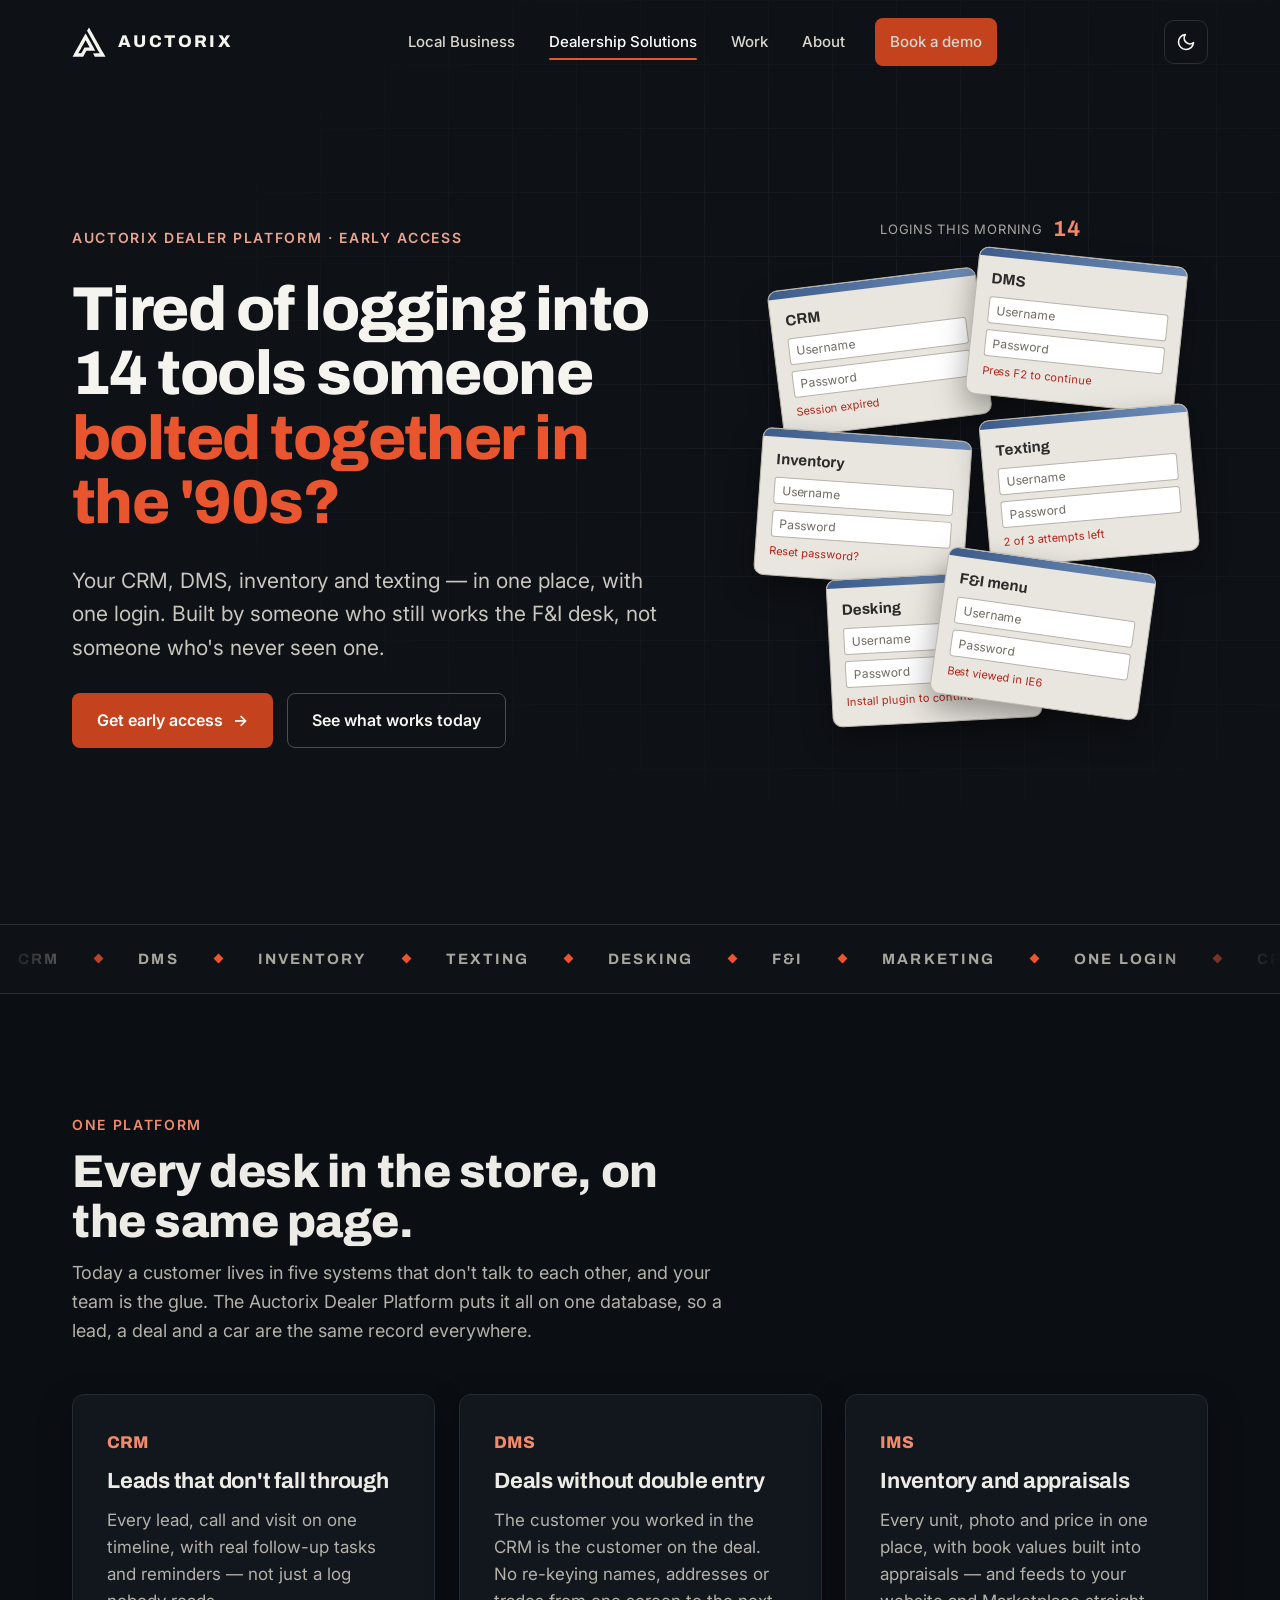
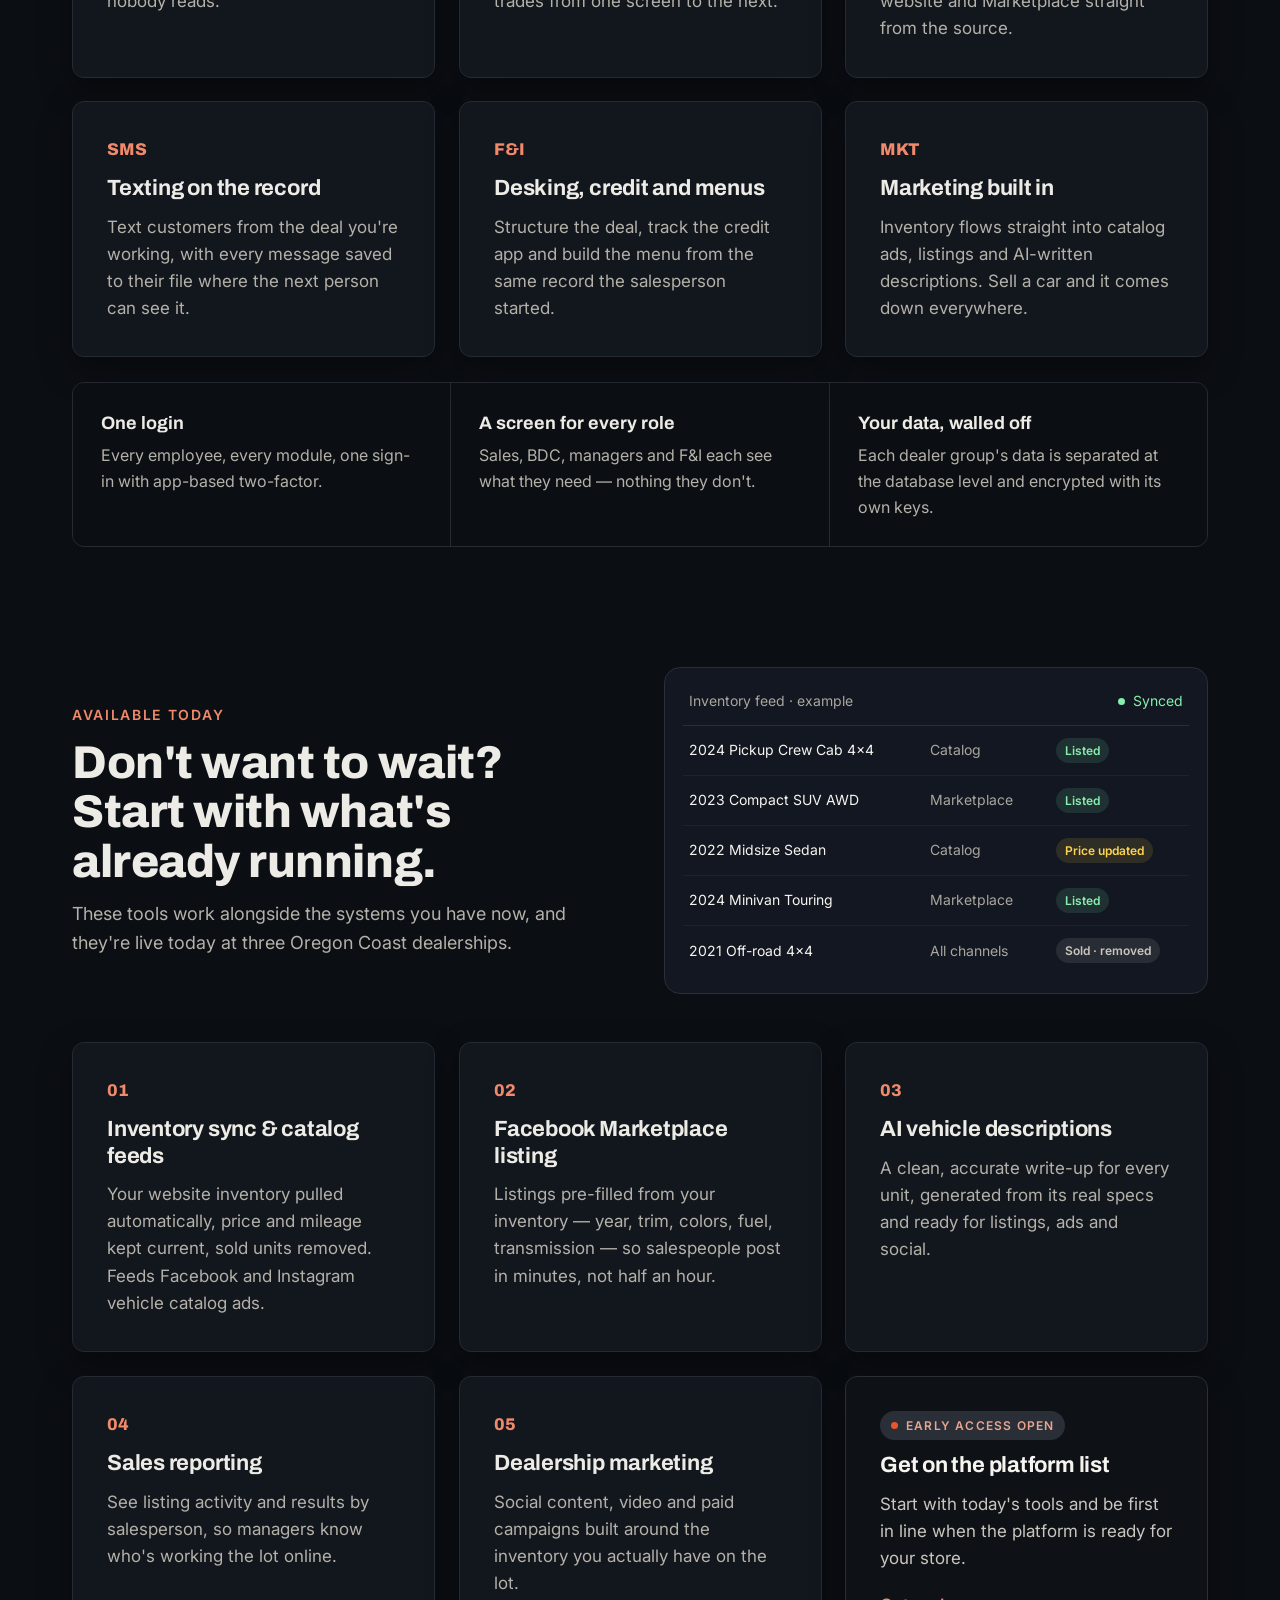
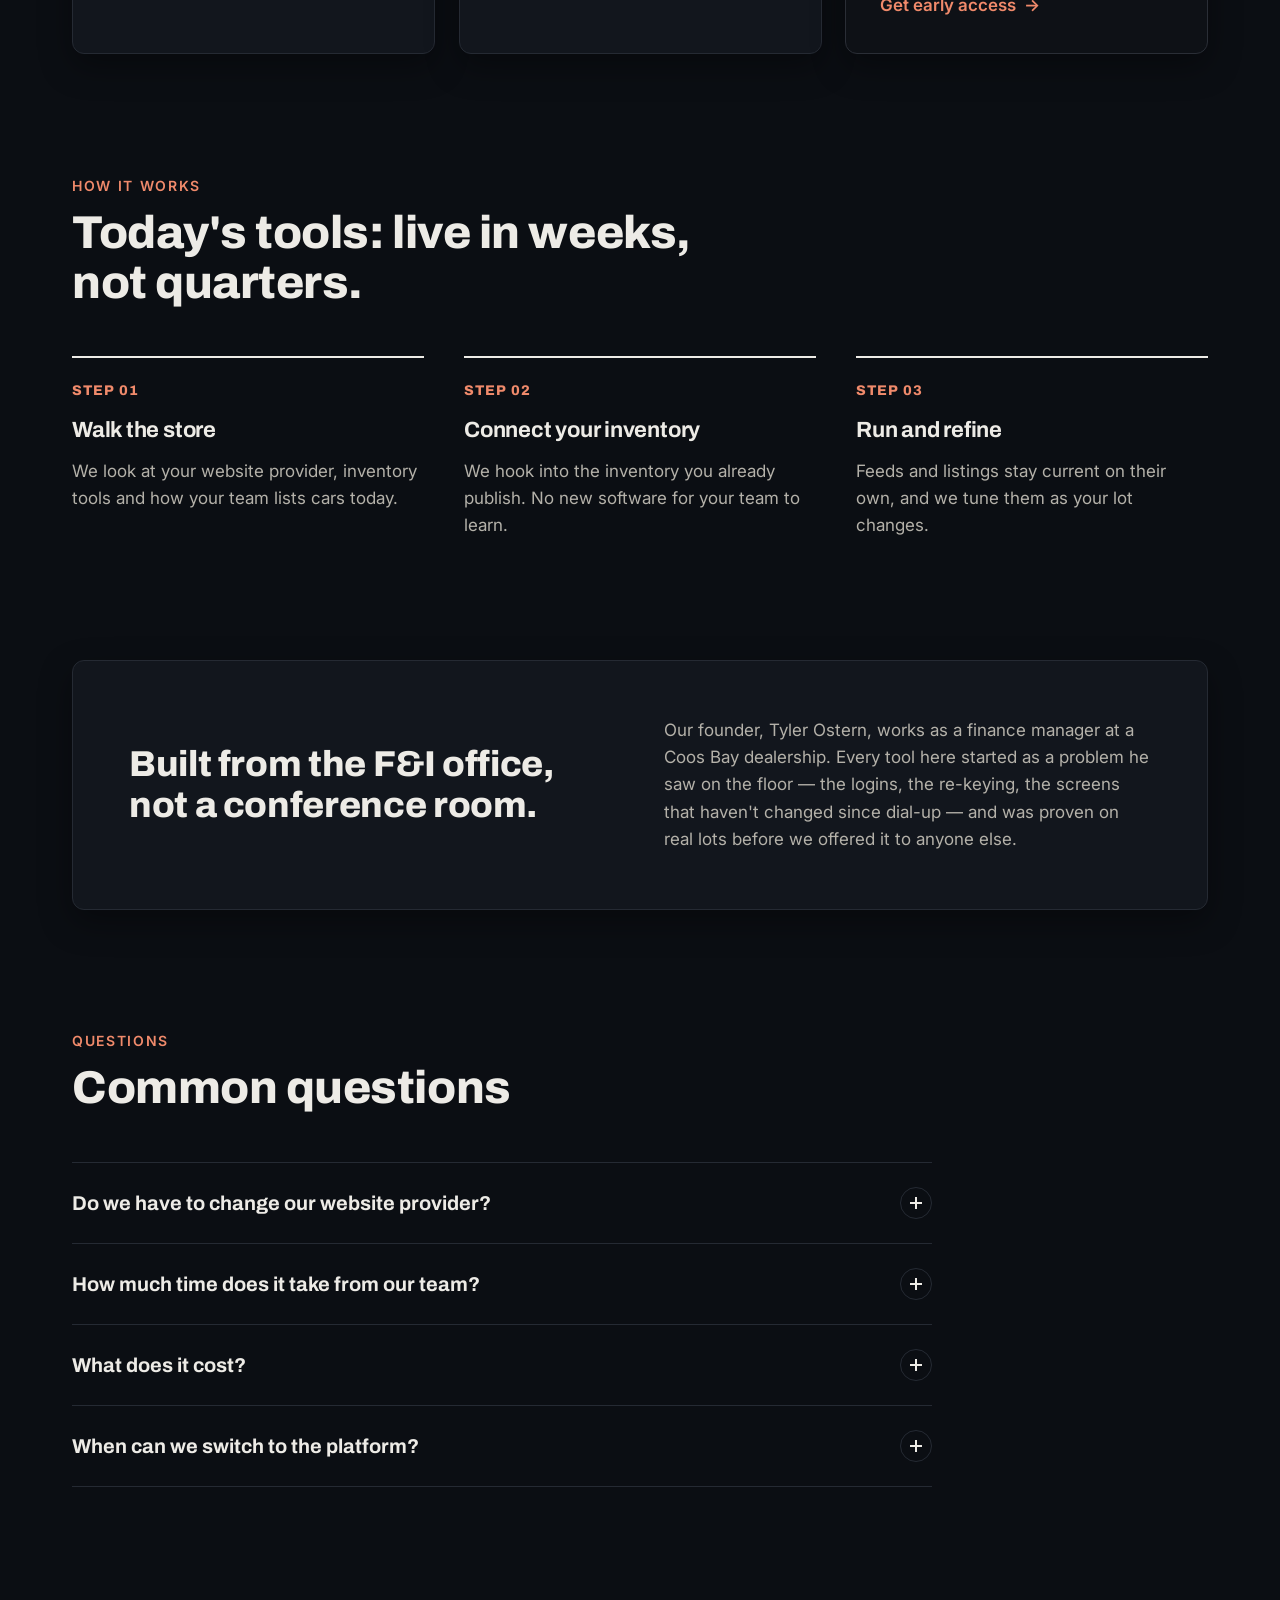
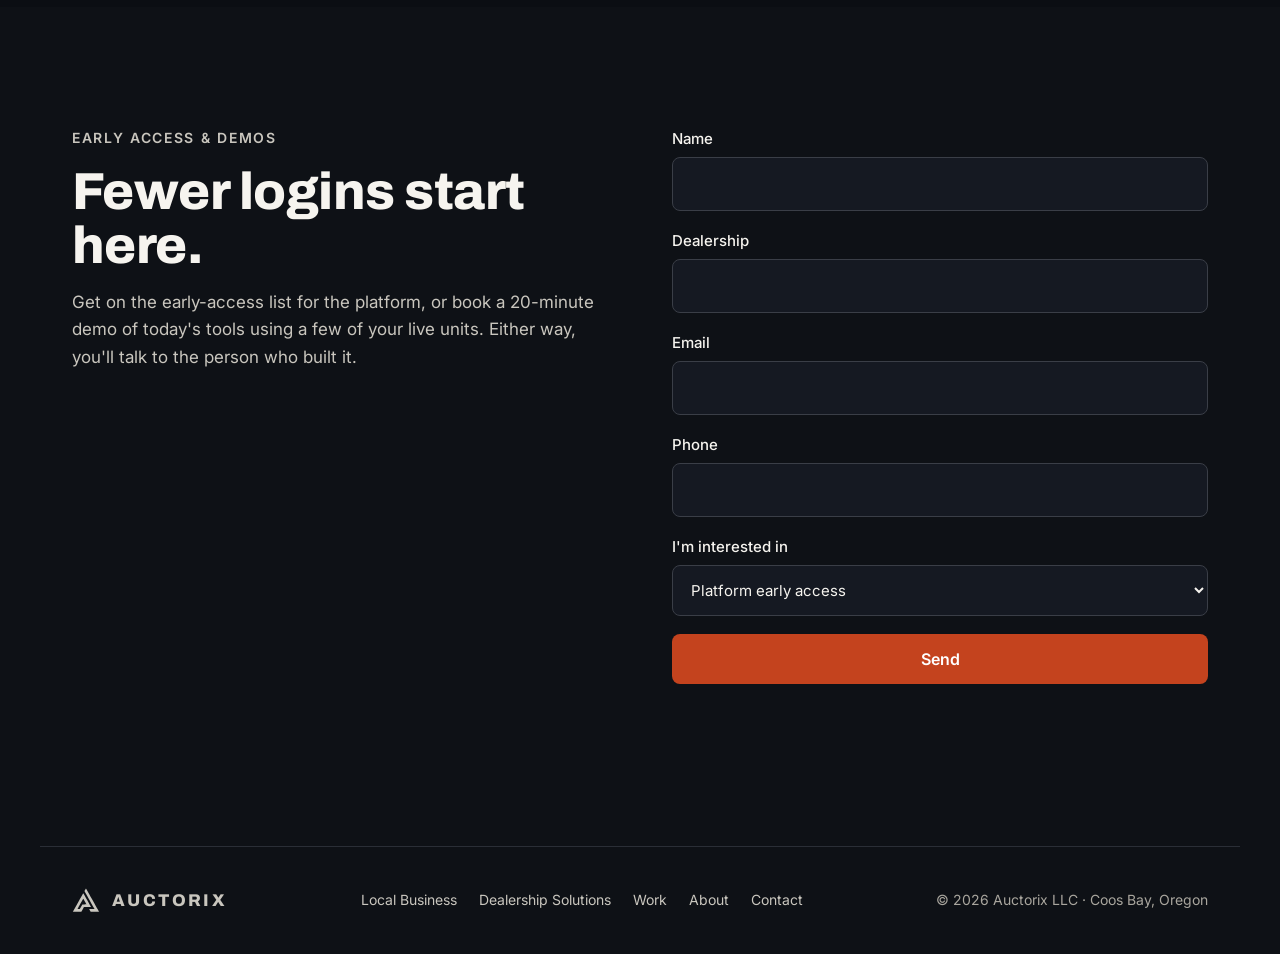
==== commit 4be92819: "Default to dark mode for new visitors New visitors get dark mode regardless of device setting; a cho" ====
--- a/dealerships.html
+++ b/dealerships.html
@@ -17,7 +17,7 @@
 <link rel="preconnect" href="https://fonts.gstatic.com" crossorigin>
 <link href="https://fonts.googleapis.com/css2?family=Archivo:wght@500;600;700;800&family=Inter:wght@400;500;600&display=swap" rel="stylesheet">
 <link rel="stylesheet" href="styles.css">
-<script>(function(d){d.classList.add('js');var t;try{t=localStorage.getItem('theme')}catch(e){}if(t!=='light'&&t!=='dark'){t=matchMedia('(prefers-color-scheme: dark)').matches?'dark':'light'}d.setAttribute('data-theme',t)})(document.documentElement)</script>
+<script>(function(d){d.classList.add('js');var t;try{t=localStorage.getItem('theme')}catch(e){}if(t!=='light'&&t!=='dark'){t='dark'}d.setAttribute('data-theme',t)})(document.documentElement)</script>
 </head>
 <body>
 <svg width="0" height="0" style="position:absolute" aria-hidden="true"><symbol id="mark" viewBox="120 -2 332 296"><path fill-rule="evenodd" d="M244.5 262.0L260.5 233.0L303.5 232.9C327.1 232.8 346.9 232.8 347.4 232.9C349.1 233.2 347.8 230.8 300.2 146.0C256.3 67.8 253.3 62.6 252.4 62.3C251.9 62.2 229.0 102.4 201.5 151.8C174.1 201.1 145.4 252.4 137.8 265.8C130.2 279.1 124.0 290.3 124.0 290.5C124.0 290.8 147.5 291.0 176.2 291.0L228.5 291.0L244.5 262.0ZM446.9 288.8C446.2 287.5 437.1 271.2 426.5 252.5C405.8 215.8 394.7 196.0 359.3 132.5C313.7 50.8 286.6 3.0 285.9 3.0C285.5 3.0 281.1 10.4 276.1 19.4L266.9 35.9L276.8 53.2C282.2 62.7 305.5 104.0 328.5 145.0C351.5 186.0 375.2 228.1 381.1 238.5L391.8 257.5L358.5 258.0L325.3 258.5L334.4 274.7L343.5 291.0L395.8 291.0L448.1 291.0L446.9 288.8ZM181.4 256.3C182.1 254.6 223.1 180.6 242.8 145.5C247.8 136.7 252.2 129.5 252.7 129.6C253.5 129.7 291.9 197.7 292.0 199.2C292.0 199.7 280.6 200.0 266.6 200.0L241.2 200.0L225.3 228.8L209.5 257.5L195.1 257.8C181.7 258.0 180.8 257.9 181.4 256.3Z"/></symbol></svg>
--- a/styles.css
+++ b/styles.css
@@ -251,12 +251,16 @@
 
 /* tilt + spotlight cards (motion-primitives: tilt, spotlight) */
 .tilt{
-  --rx:0deg; --ry:0deg; --gx:50%; --gy:50%;
-  position:relative; transform:perspective(900px) rotateX(var(--rx)) rotateY(var(--ry));
-  transition:transform .6s var(--ease-out), box-shadow .4s, border-color .3s;
+  --rx:0deg; --ry:0deg; --gx:50%; --gy:50%; --z:0px; --lift:0px;
+  position:relative;
+  transform:perspective(900px) translate3d(0, var(--lift), var(--z)) rotateX(var(--rx)) rotateY(var(--ry));
+  box-shadow:var(--shadow);
+  transition:transform .7s var(--ease-out), box-shadow .5s var(--ease-out), border-color .3s, background-color .3s;
   will-change:transform;
 }
-.tilt.is-tilting{ transition:transform .12s linear, box-shadow .4s, border-color .3s; }
+/* hover: card comes toward the viewer and casts a deeper shadow, then settles back */
+@media (hover: hover){ .tilt:hover{ --z:28px; --lift:-4px; box-shadow:var(--shadow-lg); z-index:2; } }
+.tilt.is-tilting{ transition:transform .15s linear, box-shadow .5s var(--ease-out), border-color .3s, background-color .3s; }
 .tilt::after{
   content:""; position:absolute; inset:0; border-radius:inherit; pointer-events:none; opacity:0; transition:opacity .35s;
   background:radial-gradient(420px circle at var(--gx) var(--gy), rgba(232,85,47,.10), transparent 45%);
@@ -268,7 +272,7 @@
   display:flex; flex-direction:column; gap:12px; padding:40px; border-radius:var(--radius);
   background:var(--white); border:1px solid var(--line); color:var(--text); text-decoration:none; box-shadow:var(--shadow);
 }
-.path-card:hover{ box-shadow:var(--shadow-lg); border-color:var(--line-strong); }
+.path-card:hover{ border-color:var(--line-strong); }
 .path-card__kicker{ font-size:13px; letter-spacing:.12em; text-transform:uppercase; color:var(--text-3); font-weight:600; }
 .path-card__title{ font-family:var(--display); font-size:28px; font-weight:700; line-height:1.15; }
 .path-card__body{ color:var(--text-2); }
@@ -279,8 +283,8 @@
 .path-card__icon svg{ width:22px; height:22px; }
 
 /* ---------- Services grid ---------- */
-.services{ display:grid; grid-template-columns:repeat(3, minmax(0,1fr)); gap:1px; background:var(--line); border:1px solid var(--line); border-radius:var(--radius); overflow:hidden; }
-.service{ background:var(--white); padding:32px; display:flex; flex-direction:column; gap:10px; position:relative; transition:background .3s; }
+.services{ display:grid; grid-template-columns:repeat(3, minmax(0,1fr)); gap:20px; }
+.service{ background:var(--white); border:1px solid var(--line); border-radius:var(--radius); overflow:hidden; padding:32px; display:flex; flex-direction:column; gap:10px; }
 .service::before{ content:""; position:absolute; left:0; top:0; height:3px; width:100%; background:var(--btn); transform:scaleX(0); transform-origin:left; transition:transform .5s var(--ease-out); }
 .service:hover{ background:var(--surface-hover); }
 .service:hover::before{ transform:scaleX(1); }
@@ -304,9 +308,14 @@
 /* ---------- About ---------- */
 .about{ background:var(--white); border-block:1px solid var(--line); }
 .about__grid{ display:grid; grid-template-columns:minmax(0,.9fr) minmax(0,1.1fr); gap:64px; align-items:center; }
-.about__photo{ position:relative; aspect-ratio:4/5; max-width:440px; width:100%; border-radius:var(--radius); background:var(--paper-2); overflow:hidden; display:grid; place-items:center; }
-.about__photo svg{ width:46%; fill:var(--mark-muted); }
-.about__photo figcaption{ position:absolute; left:16px; bottom:14px; font-size:12px; letter-spacing:.1em; color:var(--text-3); }
+.about__photo{ position:relative; aspect-ratio:4/5; max-width:440px; width:100%; border-radius:var(--radius); background:#0E1116; overflow:hidden; }
+.about__photo img{ display:block; width:100%; height:100%; object-fit:cover; transition:transform 1.2s var(--ease-out); }
+@media (hover: hover){ .about__photo:hover img{ transform:scale(1.035); } }
+.about__photo::before{ content:""; position:absolute; inset:auto 0 0 0; height:28%; z-index:1; pointer-events:none;
+  background:linear-gradient(to top, rgba(14,17,22,.85), rgba(14,17,22,0)); }
+.about__photo figcaption{ position:absolute; z-index:2; left:18px; bottom:16px; display:flex; align-items:center; gap:10px;
+  font-size:12px; font-weight:600; letter-spacing:.14em; color:#F6F4EF; }
+.about__photo figcaption svg{ width:20px; height:18px; fill:var(--signal-hi); }
 .about__copy{ display:flex; flex-direction:column; gap:20px; }
 .about__copy p{ color:var(--text-2); }
 .about__copy h2{ font-size:clamp(32px,4vw,42px); line-height:1.1; font-weight:800; }
@@ -324,7 +333,6 @@
 /* ---------- Dealer feature cards ---------- */
 .features{ display:grid; grid-template-columns:repeat(3,minmax(0,1fr)); gap:24px; }
 .feature{ background:var(--white); border:1px solid var(--line); border-radius:var(--radius); padding:34px; display:flex; flex-direction:column; gap:12px; }
-.feature:hover{ box-shadow:var(--shadow-lg); }
 .feature__num{ font-family:var(--display); font-weight:800; color:var(--signal); }
 .feature h3{ font-size:22px; line-height:1.2; }
 .feature p{ color:var(--text-2); }
@@ -406,13 +414,18 @@
 .footer .ink-top{ border-top:1px solid var(--ink-line); }
 
 /* ---------- Scroll reveal (motion-primitives: in-view + animated-group) ---------- */
-.js [data-reveal]{ opacity:0; transform:translateY(28px); filter:blur(6px); transition:opacity .9s var(--ease-out), transform 1s var(--ease-out), filter .9s var(--ease-out); transition-delay:var(--d,0ms); }
-.js [data-reveal].is-in{ opacity:1; transform:none; filter:none; }
-.js [data-stagger] > *{ opacity:0; transform:translateY(32px) scale(.98); filter:blur(6px); transition:opacity .8s var(--ease-out), transform .9s var(--ease-out), filter .8s var(--ease-out); transition-delay:calc(var(--i,0) * 110ms); }
-.js [data-stagger].is-in > *{ opacity:1; transform:none; filter:none; }
-/* once revealed, hand transform back to the tilt effect */
-.js [data-stagger].is-done > *{ transition:transform .6s var(--ease-out), box-shadow .4s, border-color .3s, background .3s; transition-delay:0ms; }
-.js [data-stagger].is-done > .is-tilting{ transition:transform .12s linear, box-shadow .4s; }
+.js [data-reveal]{ opacity:0; translate:0 28px; filter:blur(6px); transition:opacity .9s var(--ease-out) var(--d,0ms), translate 1s var(--ease-out) var(--d,0ms), filter .9s var(--ease-out) var(--d,0ms); }
+.js [data-reveal].is-in{ opacity:1; translate:0 0; filter:none; }
+.js [data-reveal].tilt{ transition:opacity .9s var(--ease-out) var(--d,0ms), translate 1s var(--ease-out) var(--d,0ms), filter .9s var(--ease-out) var(--d,0ms), transform .7s var(--ease-out), box-shadow .5s var(--ease-out), border-color .3s, background-color .3s; }
+.js [data-reveal].tilt.is-tilting{ transition:opacity .9s, translate 1s, filter .9s, transform .15s linear, box-shadow .5s var(--ease-out); }
+.js [data-stagger] > *{
+  --sd:calc(var(--i,0) * 110ms);
+  opacity:0; translate:0 32px; scale:.98; filter:blur(6px);
+  transition:opacity .8s var(--ease-out) var(--sd), translate .9s var(--ease-out) var(--sd), scale .9s var(--ease-out) var(--sd), filter .8s var(--ease-out) var(--sd),
+             transform .7s var(--ease-out), box-shadow .5s var(--ease-out), border-color .3s, background-color .3s;
+}
+.js [data-stagger].is-in > *{ opacity:1; translate:0 0; scale:1; filter:none; }
+.js [data-stagger] > .is-tilting{ transition:opacity .8s, translate .9s, scale .9s, filter .8s, transform .15s linear, box-shadow .5s var(--ease-out), border-color .3s, background-color .3s; }
 
 /* ---------- Responsive ---------- */
 @media (max-width: 960px){
@@ -497,7 +510,7 @@
 /* ---------- Reduced motion: everything visible, nothing moves ---------- */
 @media (prefers-reduced-motion: reduce){
   *,*::before,*::after{ animation:none!important; transition:none!important; scroll-behavior:auto!important; }
-  .js [data-reveal],.js [data-stagger] > *,.js .split .w,.js .feed__row,.js .sprawl .sprawl__one{ opacity:1!important; transform:none!important; filter:none!important; }
+  .js [data-reveal],.js [data-stagger] > *,.js .split .w,.js .feed__row,.js .sprawl .sprawl__one{ opacity:1!important; transform:none!important; translate:none!important; scale:none!important; filter:none!important; }
   .js .mark-stroke{ stroke-dashoffset:0; stroke-opacity:0; } .js .mark-fill{ opacity:1; }
   .ticker__track{ transform:none; }
   .spotlight,.feed__scan{ display:none; }
@@ -530,3 +543,4 @@
 
 [data-theme="dark"] .paths{ background:none; }
 [data-theme="dark"] .ticker{ border-bottom:1px solid var(--ink-line); }
+[data-theme="dark"] .about__photo{ border:1px solid var(--line-strong); }
